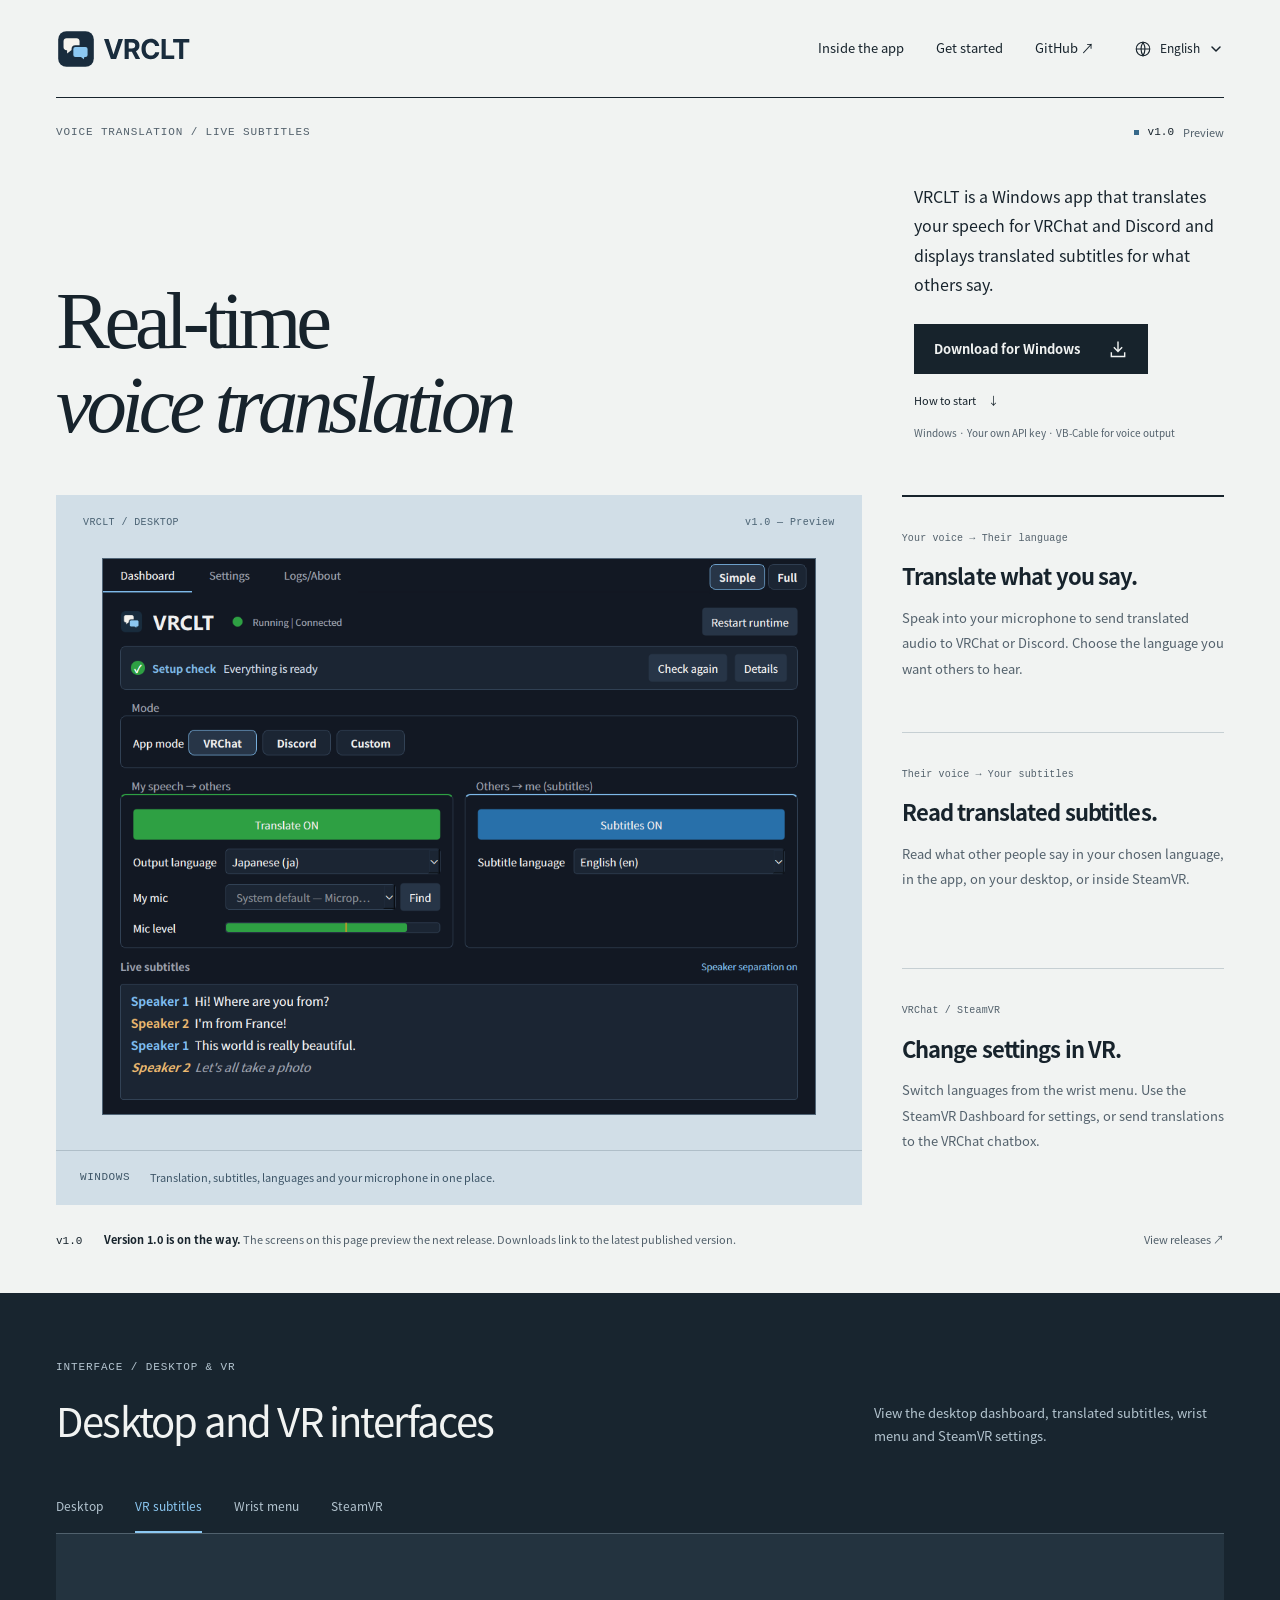
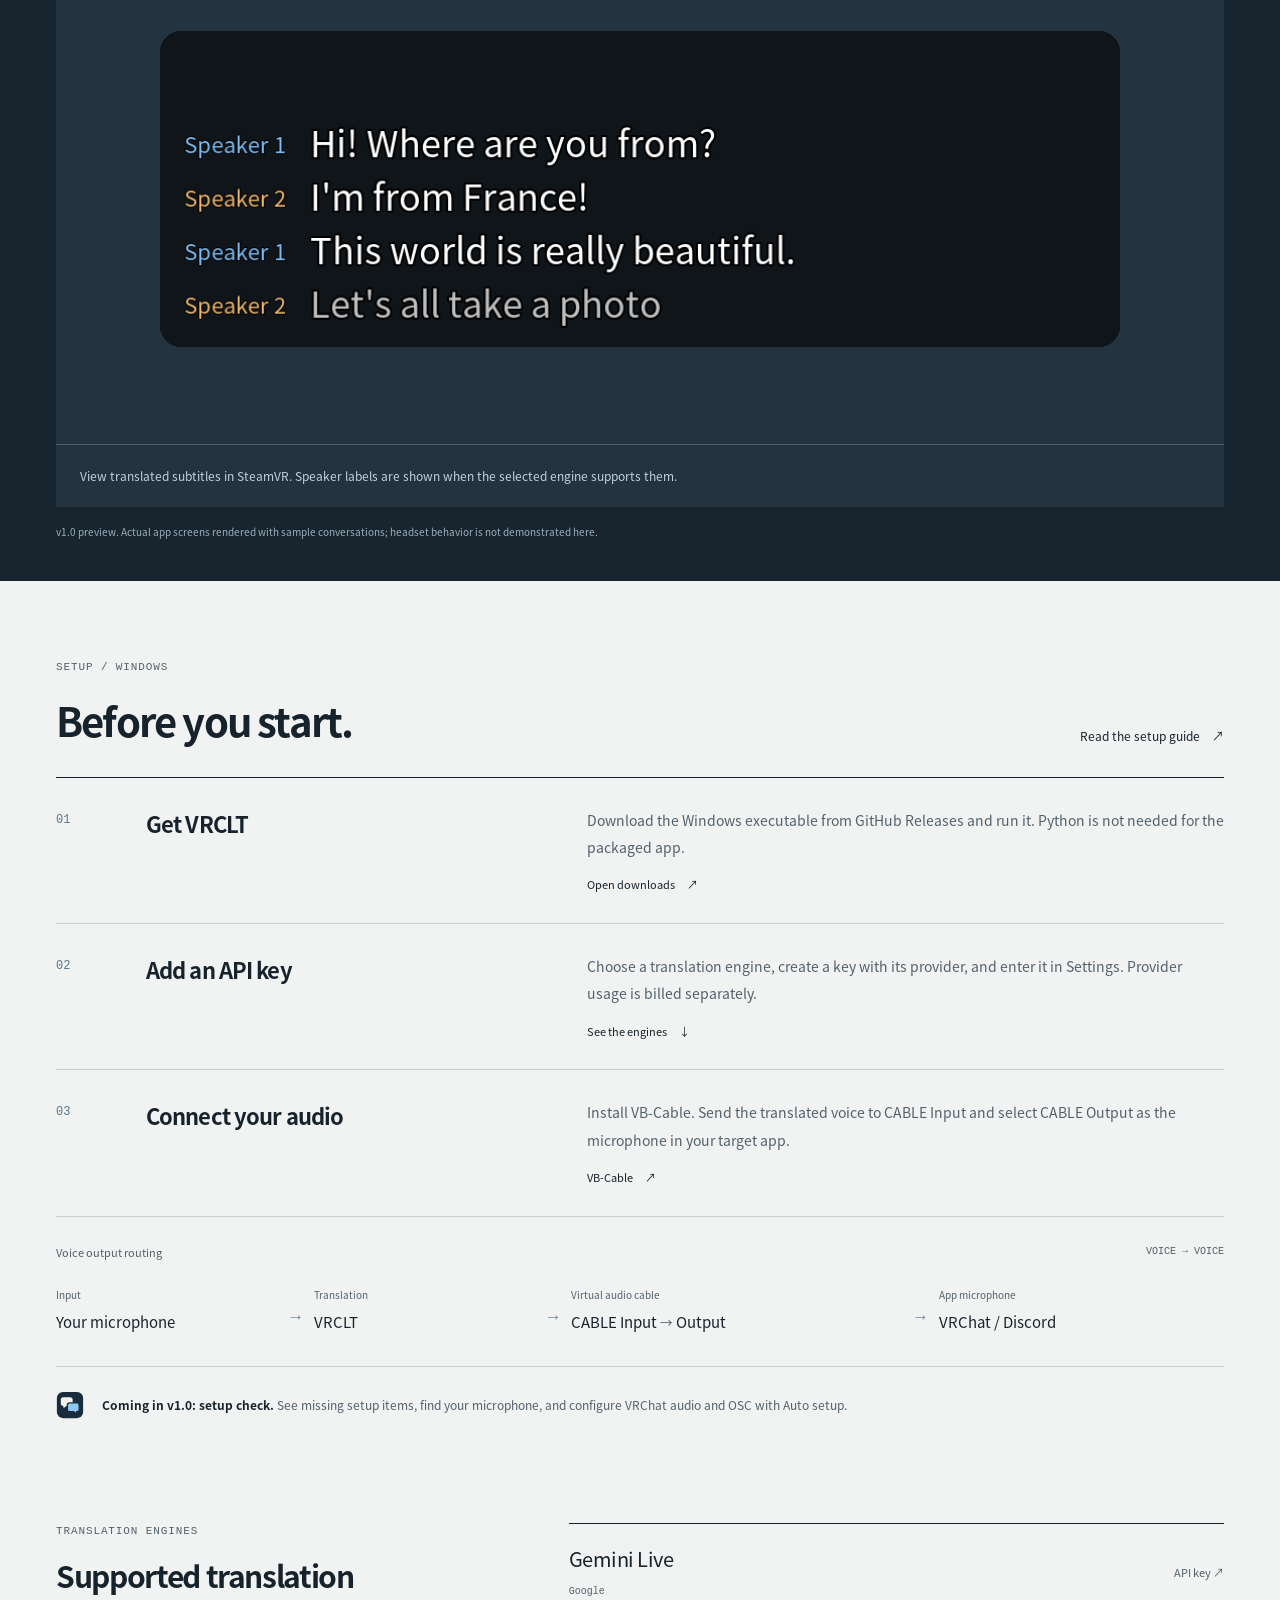
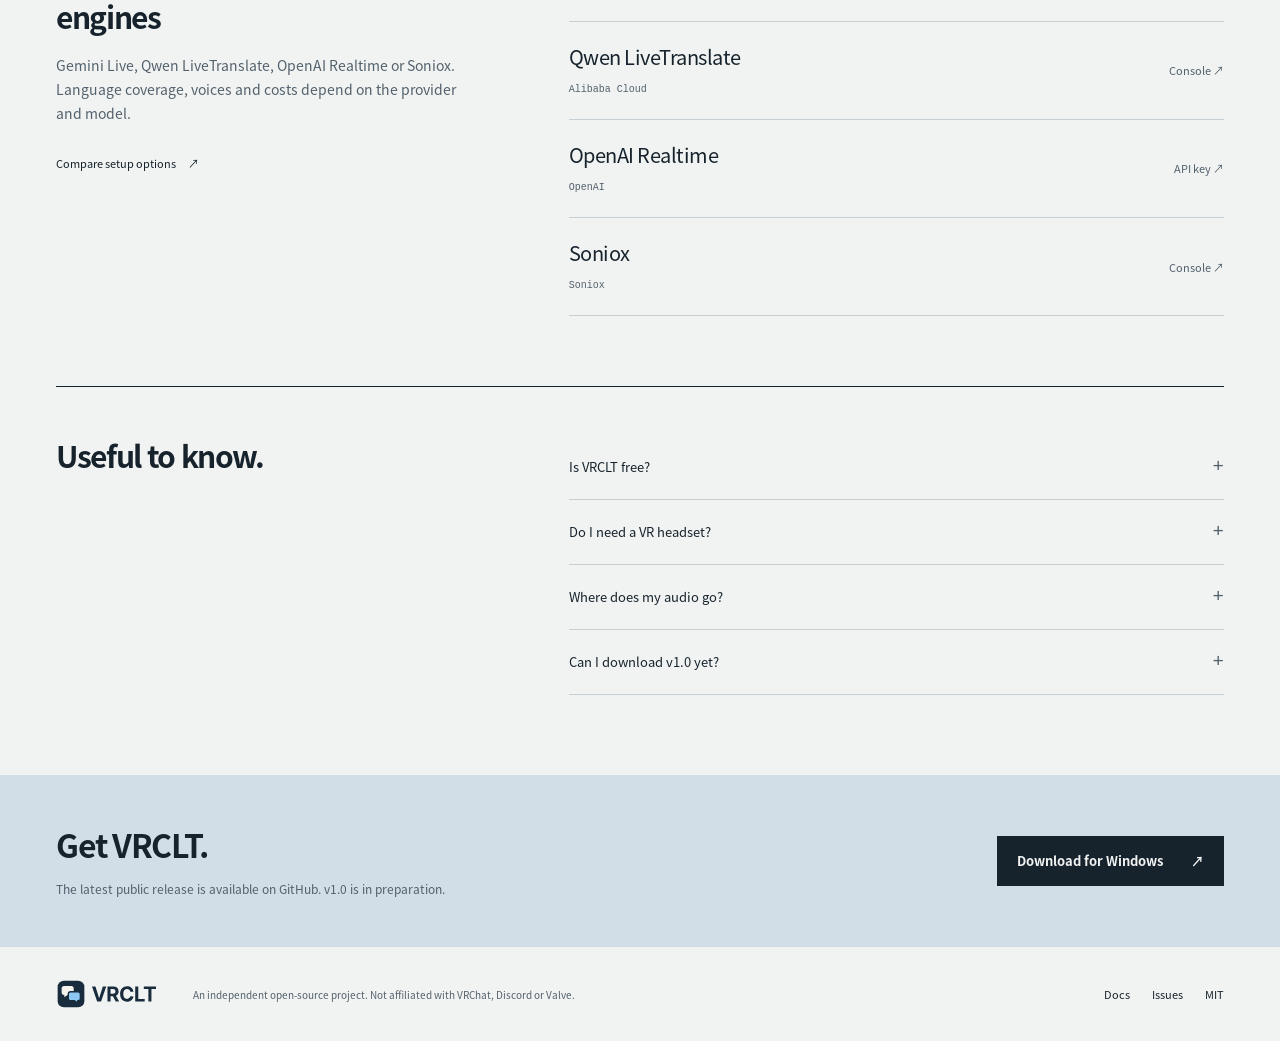
==== en/index.html @ 1fb10cb8 "Remove punctuation from Chinese setup heading" ====
<!doctype html>
<html lang="en" data-site-version="c0bae11df9ec">
<head>
  <meta charset="utf-8">
  <meta name="viewport" content="width=device-width, initial-scale=1">
  <meta name="google" content="notranslate">
  <meta name="theme-color" content="#192c3d">
  <title>VRCLT — Voice translation for VRChat and Discord</title>
  <meta name="description" content="VRCLT is a Windows app that translates your speech for VRChat and Discord and displays translated subtitles for what others say.">
  <link rel="canonical" href="https://vrclt.github.io/en/">
  <link rel="alternate" hreflang="en" href="https://vrclt.github.io/en/">
  <link rel="alternate" hreflang="ko" href="https://vrclt.github.io/ko/">
  <link rel="alternate" hreflang="ja" href="https://vrclt.github.io/ja/">
  <link rel="alternate" hreflang="zh-Hans" href="https://vrclt.github.io/zh/">
  <link rel="alternate" hreflang="zh-Hant" href="https://vrclt.github.io/zh-hant/">
  <link rel="alternate" hreflang="x-default" href="https://vrclt.github.io/">
  <meta property="og:type" content="website">
  <meta property="og:title" content="VRCLT — Voice translation for VRChat and Discord">
  <meta property="og:description" content="VRCLT is a Windows app that translates your speech for VRChat and Discord and displays translated subtitles for what others say.">
  <meta property="og:url" content="https://vrclt.github.io/en/">
  <meta property="og:image" content="https://vrclt.github.io/assets/social.png">
  <meta property="og:image:width" content="1200">
  <meta property="og:image:height" content="630">
  <meta name="twitter:card" content="summary_large_image">
  <link rel="icon" href="../assets/icon.svg" type="image/svg+xml">
  <link rel="icon" href="../assets/icon.ico" sizes="any">
  <link rel="apple-touch-icon" href="../assets/apple-touch-icon.png">
  <script src="../locale.js?v=29fbffd200a1"></script>
  <link rel="preload" href="../assets/vrclt-sans-bold.woff2?v=d900a5b36736" as="font" type="font/woff2" crossorigin>
  <link rel="stylesheet" href="../styles.css?v=886ac7f614af">
  <script src="../app.js?v=c4bde2460b26" defer></script>
</head>
<body>
  <a class="skip-link" href="#main">Skip to content</a>
  <header class="site-header wrap">
    <a class="brand" href="./" aria-label="VRCLT home"><img src="../assets/logo-light.svg" width="153" height="45" alt="VRCLT"></a>
    <nav aria-label="Main navigation">
      <a href="#inside">Inside the app</a>
      <a href="#start">Get started</a>
      <a href="https://github.com/shgeum/VRCLT">GitHub <span aria-hidden="true">↗</span></a>
    </nav>
    <details class="language-menu" translate="no">
      <summary aria-label="Choose language"><svg class="language-globe" viewBox="0 0 24 24" width="18" height="18" fill="none" stroke="currentColor" stroke-width="1.5" aria-hidden="true"><circle cx="12" cy="12" r="9"/><path d="M3 12h18M12 3a18 18 0 0 0 0 18 18 18 0 0 0 0-18Z"/></svg>English<svg class="language-chevron" viewBox="0 0 16 16" width="16" height="16" fill="none" stroke="currentColor" stroke-width="1.5" stroke-linecap="round" stroke-linejoin="round" aria-hidden="true"><path d="m4 6 4 4 4-4"/></svg></summary>
      <div class="language-links"><a href="../en/?v=c0bae11df9ec" data-language="en" lang="en" hreflang="en" aria-current="page">English</a><a href="../ko/?v=c0bae11df9ec" data-language="ko" lang="ko" hreflang="ko">한국어</a><a href="../ja/?v=c0bae11df9ec" data-language="ja" lang="ja" hreflang="ja">日本語</a><a href="../zh/?v=c0bae11df9ec" data-language="zh" lang="zh-Hans" hreflang="zh-Hans">简体中文</a><a href="../zh-hant/?v=c0bae11df9ec" data-language="zh-hant" lang="zh-Hant" hreflang="zh-Hant">繁體中文</a></div>
    </details>
  </header>

  <main id="main">
    <section class="hero wrap" aria-labelledby="hero-title">
      <div class="hero-index"><p class="eyebrow" translate="no">VOICE TRANSLATION / LIVE SUBTITLES</p><p class="edition"><span class="status-dot" aria-hidden="true"></span>v1.0 <span>Preview</span></p></div>
      <div class="hero-heading">
        <h1 id="hero-title">Real-time<br><span>voice translation</span></h1>
        <div class="hero-copy">
        <p class="hero-description">VRCLT is a Windows app that translates your speech for VRChat and Discord and displays translated subtitles for what others say.</p>
        <div class="hero-actions">
          <a class="button button-primary" href="https://github.com/shgeum/VRCLT/releases/latest">Download for Windows<svg viewBox="0 0 24 24" width="20" height="20" fill="none" stroke="currentColor" stroke-width="1.7" aria-hidden="true"><path d="M12 3v12m-5-5 5 5 5-5M4 16v5h16v-5"/></svg></a>
          <a class="text-link" href="#start">How to start <span aria-hidden="true">↓</span></a>
        </div>
        <p class="requirements">Windows · Your own API key · VB-Cable for voice output</p>
        </div>
      </div>
    </section>

    <section class="cover wrap" aria-label="What VRCLT does">
      <figure class="cover-figure">
        <div class="cover-label"><span translate="no">VRCLT / DESKTOP</span><span>v1.0 — Preview</span></div>
        <div class="cover-stage"><img src="../assets/dashboard-en.png" alt="VRCLT desktop dashboard with translation, subtitles and microphone controls" width="1000" height="780" fetchpriority="high"></div>
        <figcaption><span class="figure-label" translate="no">WINDOWS</span>Translation, subtitles, languages and your microphone in one place.</figcaption>
      </figure>
      <div class="ways">
        <article><span class="direction">Your voice → Their language</span><h2>Translate what you say.</h2><p>Speak into your microphone to send translated audio to VRChat or Discord. Choose the language you want others to hear.</p></article>
        <article><span class="direction">Their voice → Your subtitles</span><h2>Read translated subtitles.</h2><p>Read what other people say in your chosen language, in the app, on your desktop, or inside SteamVR.</p></article>
        <article><span class="direction" translate="no">VRChat / SteamVR</span><h2>Change settings in VR.</h2><p>Switch languages from the wrist menu. Use the SteamVR Dashboard for settings, or send translations to the VRChat chatbox.</p></article>
      </div>
    </section>

    <div class="release-note wrap" role="note"><span class="version-label">v1.0</span><p><strong>Version 1.0 is on the way.</strong> The screens on this page preview the next release. Downloads link to the latest published version.</p><a href="https://github.com/shgeum/VRCLT/releases">View releases <span aria-hidden="true">↗</span></a></div>

    <section class="inside" id="inside" aria-labelledby="inside-title">
      <div class="wrap">
        <div class="section-heading"><div><p class="eyebrow">Interface / Desktop &amp; VR</p><h2 id="inside-title">Desktop and VR interfaces</h2></div><p>View the desktop dashboard, translated subtitles, wrist menu and SteamVR settings.</p></div>
        <div class="gallery-tabs" role="tablist" aria-label="App screenshots">
          <button type="button" role="tab" id="tab-desktop" aria-selected="false" aria-controls="panel-desktop" tabindex="-1">Desktop</button>
          <button type="button" role="tab" id="tab-subtitles" aria-selected="true" aria-controls="panel-subtitles" tabindex="0">VR subtitles</button>
          <button type="button" role="tab" id="tab-wrist" aria-selected="false" aria-controls="panel-wrist" tabindex="-1">Wrist menu</button>
          <button type="button" role="tab" id="tab-steamvr" aria-selected="false" aria-controls="panel-steamvr" tabindex="-1">SteamVR</button>
        </div>
        <div class="gallery">
          <figure role="tabpanel" id="panel-desktop" aria-labelledby="tab-desktop" tabindex="0" hidden><div class="gallery-stage"><img src="../assets/dashboard-en.png" alt="VRCLT desktop dashboard with translation, subtitles and microphone controls" width="1000" height="780" loading="lazy"></div><figcaption>Translation, subtitles, languages and your microphone in one place.</figcaption></figure>
          <figure role="tabpanel" id="panel-subtitles" aria-labelledby="tab-subtitles" tabindex="0"><div class="gallery-stage gallery-stage-subtitles"><img src="../assets/vr-subtitles-en.png" alt="VRCLT SteamVR subtitles with speaker labels" loading="lazy"></div><figcaption>View translated subtitles in SteamVR. Speaker labels are shown when the selected engine supports them.</figcaption></figure>
          <figure role="tabpanel" id="panel-wrist" aria-labelledby="tab-wrist" tabindex="0" hidden><div class="gallery-stage gallery-stage-wrist"><img src="../assets/vr-wrist-en.png" alt="VRCLT wrist menu with translation and subtitle controls" width="640" height="432" loading="lazy"></div><figcaption>Change languages and toggle translation without leaving VR.</figcaption></figure>
          <figure role="tabpanel" id="panel-steamvr" aria-labelledby="tab-steamvr" tabindex="0" hidden><div class="gallery-stage"><img src="../assets/vr-dashboard-en.png" alt="VRCLT SteamVR Dashboard settings" width="1024" height="950" loading="lazy"></div><figcaption>Languages, audio devices and panel settings inside the SteamVR Dashboard.</figcaption></figure>
        </div>
        <p class="gallery-note">v1.0 preview. Actual app screens rendered with sample conversations; headset behavior is not demonstrated here.</p>
        <noscript><p>JavaScript is off. All screenshots are shown below.</p><style>.gallery-tabs{display:none}.gallery [hidden]{display:block!important}</style></noscript>
      </div>
    </section>

    <section class="start wrap" id="start" aria-labelledby="start-title">
      <div class="section-heading"><div><p class="eyebrow">Setup / Windows</p><h2 id="start-title">Before you start.</h2></div><a class="text-link" href="https://github.com/shgeum/VRCLT/blob/main/README.md">Read the setup guide <span aria-hidden="true">↗</span></a></div>
      <ol class="steps">
        <li><h3>Get VRCLT</h3><p>Download the Windows executable from GitHub Releases and run it. Python is not needed for the packaged app.</p><a class="text-link" href="https://github.com/shgeum/VRCLT/releases/latest">Open downloads <span aria-hidden="true">↗</span></a></li>
        <li><h3>Add an API key</h3><p>Choose a translation engine, create a key with its provider, and enter it in Settings. Provider usage is billed separately.</p><a class="text-link" href="#engines">See the engines <span aria-hidden="true">↓</span></a></li>
        <li><h3>Connect your audio</h3><p>Install VB-Cable. Send the translated voice to CABLE Input and select CABLE Output as the microphone in your target app.</p><a class="text-link" href="https://vb-audio.com/Cable/">VB-Cable <span aria-hidden="true">↗</span></a></li>
      </ol>
      <figure class="audio-route">
        <figcaption>Voice output routing<span translate="no">VOICE → VOICE</span></figcaption>
        <ol>
          <li><span>Input</span><strong>Your microphone</strong></li>
          <li><span>Translation</span><strong translate="no">VRCLT</strong></li>
          <li><span>Virtual audio cable</span><strong translate="no">CABLE Input <small>→</small> Output</strong></li>
          <li><span>App microphone</span><strong translate="no">VRChat / Discord</strong></li>
        </ol>
      </figure>
      <aside class="setup-note"><img src="../assets/icon.svg" width="36" height="36" alt=""><p><strong>Coming in v1.0: setup check.</strong> See missing setup items, find your microphone, and configure VRChat audio and OSC with Auto setup.</p></aside>
    </section>

    <section class="engine-section wrap" id="engines" aria-labelledby="engines-title">
      <div class="engine-intro"><p class="eyebrow">Translation engines</p><h2 id="engines-title">Supported translation engines</h2><p>Gemini Live, Qwen LiveTranslate, OpenAI Realtime or Soniox. Language coverage, voices and costs depend on the provider and model.</p><a class="text-link" href="https://github.com/shgeum/VRCLT/blob/main/README.md">Compare setup options <span aria-hidden="true">↗</span></a></div>
      <div class="engine-list">
        <a href="https://aistudio.google.com/apikey"><span><strong>Gemini Live</strong><small>Google</small></span><span>API key ↗</span></a>
        <a href="https://www.alibabacloud.com/product/modelstudio"><span><strong>Qwen LiveTranslate</strong><small>Alibaba Cloud</small></span><span>Console ↗</span></a>
        <a href="https://platform.openai.com/api-keys"><span><strong>OpenAI Realtime</strong><small>OpenAI</small></span><span>API key ↗</span></a>
        <a href="https://console.soniox.com/"><span><strong>Soniox</strong><small>Soniox</small></span><span>Console ↗</span></a>
      </div>
    </section>

    <section class="faq wrap" aria-labelledby="faq-title"><h2 id="faq-title">Useful to know.</h2><div class="faq-items">
      <details><summary>Is VRCLT free?<span aria-hidden="true">+</span></summary><p>The app is open source under the MIT license. Translation uses your own provider API key, and that provider may charge for usage. Check its rates and balance before starting.</p></details>
      <details><summary>Do I need a VR headset?<span aria-hidden="true">+</span></summary><p>No. You can use voice translation and desktop subtitles on Windows without a headset. SteamVR is needed for the VR overlays and wrist menu.</p></details>
      <details><summary>Where does my audio go?<span aria-hidden="true">+</span></summary><p>The app sends audio to the translation provider you select. Your API key and settings are saved locally on your PC. Read the selected provider&#x27;s data policies before use.</p></details>
      <details><summary>Can I download v1.0 yet?<span aria-hidden="true">+</span></summary><p>Not yet. This page previews v1.0. The download buttons open the latest published GitHub release; the new setup check and updated branding will arrive with v1.0.</p></details>
    </div></section>

    <section class="closing"><div class="wrap"><div><h2>Get VRCLT.</h2><p>The latest public release is available on GitHub. v1.0 is in preparation.</p></div><a class="button button-light" href="https://github.com/shgeum/VRCLT/releases/latest">Download for Windows <span aria-hidden="true">↗</span></a></div></section>
  </main>

  <footer class="site-footer wrap"><a class="brand" href="./"><img src="../assets/logo-light.svg" width="119" height="35" alt="VRCLT"></a><p>An independent open-source project. Not affiliated with VRChat, Discord or Valve.</p><div><a href="https://github.com/shgeum/VRCLT/blob/main/README.md">Docs</a><a href="https://github.com/shgeum/VRCLT/issues">Issues</a><a href="https://github.com/shgeum/VRCLT/blob/main/LICENSE">MIT</a></div></footer>
</body>
</html>
---- styles.css ----
@font-face{font-family:VRCLT Sans;src:url('./assets/vrclt-sans-regular.woff2?v=a4fa6a1a3f07') format('woff2');font-style:normal;font-weight:400;font-display:swap}
@font-face{font-family:VRCLT Sans;src:url('./assets/vrclt-sans-bold.woff2?v=d900a5b36736') format('woff2');font-style:normal;font-weight:700;font-display:swap}
:root{--paper:#f1f3f2;--ink:#17232c;--muted:#53616c;--line:#c6cfd3;--blue:#8cc8f2;--cover:#d1dee7;--dark:#18252f;--body:'VRCLT Sans','Malgun Gothic',sans-serif;--display:'VRCLT Sans',sans-serif;--mono:'Cascadia Code',Consolas,monospace;color:var(--ink);background:var(--paper);font-family:var(--body);font-size:16px;line-height:1.7;font-synthesis:none}
*{box-sizing:border-box}html{scroll-behavior:smooth;scroll-padding-top:28px}body{margin:0}a{color:inherit;text-decoration:none}button,summary{font:inherit}button{color:inherit}img{display:block;max-width:100%;height:auto}button,a,summary{-webkit-tap-highlight-color:transparent;touch-action:manipulation}a:focus-visible,button:focus-visible,summary:focus-visible,[tabindex]:focus-visible{outline:3px solid #367eb1;outline-offset:5px}p,h1,h2,h3,figure{margin:0}[hidden]{display:none!important}.wrap{width:min(1280px,calc(100% - 112px));margin-inline:auto}.skip-link{position:fixed;left:20px;top:-100px;z-index:50;background:var(--ink);color:white;padding:10px 20px}.skip-link:focus{top:12px}
.site-header{height:98px;display:flex;align-items:center;gap:40px;border-bottom:1px solid var(--ink)}.brand{flex:none}.site-header .brand img{width:136px}.site-header nav{display:flex;gap:32px;align-items:center;margin-left:auto;font-size:13px}.site-header nav a:hover,.text-link:hover{color:#17699f}.language-menu{position:relative;font-size:12px;flex:none}.language-menu summary{list-style:none;display:flex;align-items:center;gap:8px;cursor:pointer;min-height:44px}.language-menu summary::-webkit-details-marker{display:none}.language-menu summary svg{display:block;flex:none}.language-chevron{transition:transform .15s}.language-menu[open] .language-chevron{transform:rotate(180deg)}.language-links{position:absolute;z-index:10;right:0;top:48px;background:var(--paper);border:1px solid var(--ink);padding:8px;min-width:140px}.language-links a{display:block;padding:8px 13px}.language-links a:hover,.language-links a[aria-current]{background:var(--cover)}
.hero{padding-block:25px 47px}.hero-index{display:flex;justify-content:space-between;gap:20px;align-items:center;margin-bottom:40px}.eyebrow{font-family:var(--mono);font-size:11px;line-height:1.5;letter-spacing:.08em;text-transform:uppercase;color:var(--muted)}.edition{display:flex;align-items:center;gap:9px;font-family:var(--mono);font-size:11px;flex:none}.edition>span:last-child{font-family:var(--body);color:var(--muted)}.status-dot{height:5px;width:5px;background:#366889}.hero-heading{display:grid;grid-template-columns:minmax(0,1fr) 310px;gap:64px;align-items:end}h1{font-family:var(--display);font-size:clamp(56px,6.7vw,92px);font-weight:700;line-height:1.16;letter-spacing:-.065em;word-break:keep-all}h1>span{color:var(--ink);font-weight:400}.hero-copy{padding-bottom:6px;min-width:0}.hero-description{font-size:16px;line-height:1.85;word-break:keep-all}.hero-actions{display:flex;gap:17px;align-items:center;flex-wrap:wrap;margin-top:24px}.button{display:inline-flex;justify-content:space-between;align-items:center;gap:28px;font-size:13px;font-weight:700;min-height:50px;padding:13px 19px;border:1px solid transparent;transition:background .15s}.button svg{flex:none}.button-primary{background:var(--ink);color:var(--paper)}.button-primary:hover{background:#304d63}.text-link{font-size:12px;display:inline-flex;gap:12px;align-items:center}.hero-actions .text-link{font-size:11px}.requirements{font-size:10px;line-height:1.8;color:var(--muted);margin-top:14px}.cover{display:grid;grid-template-columns:minmax(0,2.5fr) minmax(0,1fr);gap:40px;align-items:stretch}.cover-figure{background:var(--cover);min-width:0}.cover-label{display:flex;justify-content:space-between;gap:16px;padding:19px 27px 0;font-family:var(--mono);font-size:10px;letter-spacing:.04em;color:#4a6273}.cover-stage{padding:27px 46px 35px}.cover-stage img{width:100%;border:1px solid #506476}.cover-figure figcaption{display:flex;gap:20px;padding:17px 24px;border-top:1px solid #afbec8;font-size:11px;line-height:1.8;color:#3e5668}.figure-label{font-family:var(--mono);flex:none;letter-spacing:.05em}.ways{display:flex;flex-direction:column;border-top:2px solid var(--ink)}.ways article{padding-block:24px;flex:1;min-width:0}.ways article+article{border-top:1px solid var(--line)}.direction{font-family:var(--mono);font-size:10px;line-height:1.8;color:var(--muted);letter-spacing:.015em}.ways h2{font-size:22px;letter-spacing:-.04em;margin-block:12px 14px;line-height:1.4}.ways p{font-size:13px;line-height:1.95;color:var(--muted);word-break:keep-all}.release-note{display:flex;align-items:baseline;gap:22px;padding-block:24px 42px;font-size:11px;line-height:1.85;color:var(--muted)}.version-label{font-family:var(--mono);color:var(--ink);flex:none}.release-note p{flex:1}.release-note strong{color:var(--ink);font-weight:700}.release-note>a{flex:none}.release-note>a:hover{text-decoration:underline}
.inside{background:var(--dark);color:var(--paper);padding-block:66px 40px}.section-heading{display:flex;justify-content:space-between;align-items:end;gap:64px;margin-bottom:34px}.section-heading .eyebrow{margin-bottom:17px}h2{font-family:var(--display);font-size:40px;line-height:1.35;letter-spacing:-.045em;word-break:keep-all}.section-heading>p{color:var(--muted);font-size:13px;max-width:350px;word-break:keep-all}.inside .eyebrow,.inside .section-heading>p{color:#b4c5d0}.inside h2{font-weight:400}.gallery-tabs{display:flex;gap:32px;margin-bottom:0;border-bottom:1px solid #50616d}.gallery-tabs button{background:transparent;border:0;border-bottom:2px solid transparent;padding:15px 0;font-size:12px;cursor:pointer;color:#b4c5d0;white-space:nowrap}.gallery-tabs button[aria-selected=true]{border-color:var(--blue);color:var(--blue)}.gallery-tabs button:hover{color:white}.gallery{background:#23333f}.gallery-stage{height:510px;display:flex;align-items:center;justify-content:center;padding:32px}.gallery-stage img{width:auto;max-width:100%;max-height:100%;object-fit:contain}.gallery-stage-subtitles{background:#23333f}.gallery-stage-subtitles img{width:90%;max-width:960px}.gallery-stage-wrist img{max-width:640px;width:75%}.gallery figcaption{padding:20px 24px;color:#c3d1db;font-size:12px;border-top:1px solid #50616d;line-height:1.85}.gallery-note{font-size:10px;margin-top:16px;color:#9cafbd;line-height:1.8}
.start{padding-block:78px 60px}.start .section-heading{margin-bottom:30px}.steps{padding:0;margin:0;list-style:none;counter-reset:steps;border-top:1px solid var(--ink)}.steps li{counter-increment:steps;display:grid;grid-template-columns:60px 1fr 1.55fr;column-gap:30px;padding-block:29px;border-bottom:1px solid var(--line)}.steps li:before{content:'0' counter(steps);font-family:var(--mono);font-size:12px;color:#57758b;grid-row:1/3;line-height:2.3}.steps h3{font-size:22px;letter-spacing:-.04em;grid-column:2;grid-row:1/3;line-height:1.5}.steps p{color:var(--muted);font-size:14px;line-height:1.95;word-break:keep-all;grid-column:3}.steps .text-link{font-size:11px;margin-top:14px;grid-column:3;justify-self:start}.setup-note{display:flex;gap:18px;align-items:center;padding-block:24px;color:var(--muted);font-size:12px;line-height:1.85}.setup-note img{flex:none;width:28px;height:28px}.setup-note strong{color:var(--ink)}.engine-section{padding-block:20px 70px;display:grid;grid-template-columns:1fr 1.55fr;gap:90px}.engine-intro .eyebrow{margin-bottom:16px}.engine-intro h2{font-size:30px;max-width:310px}.engine-intro>p:not(.eyebrow){font-size:14px;color:var(--muted);margin-block:18px 22px;word-break:keep-all}.engine-intro .text-link{font-size:11px}.engine-list{border-top:1px solid var(--ink)}.engine-list a{display:flex;justify-content:space-between;align-items:center;padding:20px 0;border-bottom:1px solid var(--line);gap:20px}.engine-list strong{display:block;font-size:20px;font-weight:400;line-height:1.5;letter-spacing:-.025em}.engine-list small{color:var(--muted);font-family:var(--mono);font-size:10px}.engine-list a>span:first-child{min-width:0;overflow-wrap:anywhere}.engine-list a>span:last-child{font-size:11px;color:var(--muted);flex:none}.engine-list a:hover strong{color:#2676ad}.faq{display:grid;grid-template-columns:1fr 1.55fr;gap:90px;padding-block:48px 80px;border-top:1px solid var(--ink)}.faq h2{font-size:30px}.faq details{border-bottom:1px solid var(--line)}.faq summary{list-style:none;display:flex;justify-content:space-between;gap:20px;align-items:center;cursor:pointer;min-height:64px;padding:15px 0;font-size:13px}.faq summary::-webkit-details-marker{display:none}.faq summary span{font-family:var(--mono);font-size:19px;font-weight:400;color:var(--muted);flex:none}.faq details[open] summary span{transform:rotate(45deg)}.faq details p{padding:0 32px 24px 0;font-size:13px;color:var(--muted);line-height:1.95;word-break:keep-all}.closing{background:var(--cover);padding-block:48px}.closing>.wrap{display:flex;justify-content:space-between;align-items:center;gap:35px}.closing h2{font-size:32px}.closing p{font-size:12px;color:var(--muted);margin-top:12px}.button-light{background:var(--ink);color:var(--paper)}.button-light:hover{background:#304d63}.site-footer{display:grid;grid-template-columns:auto 1fr auto;align-items:center;gap:35px;padding-block:32px}.site-footer .brand img{width:102px}.site-footer p{font-size:10px;color:var(--muted);max-width:500px;line-height:1.9}.site-footer>div{display:flex;gap:22px;font-size:11px}.site-footer a:hover{text-decoration:underline}
.hero-heading>*,.section-heading>*,.steps li>*,.engine-section>*,.faq>*{min-width:0}html[lang=en] h1{font-family:Georgia,'Times New Roman',serif;font-weight:400;font-size:clamp(55px,6.3vw,86px);line-height:1.05;letter-spacing:-.065em}html[lang=en] h1>span{font-style:italic}html[lang=ja] h1{font-size:clamp(48px,5.8vw,80px)}html[lang|=zh] h1{font-size:clamp(56px,6.4vw,88px)}html[lang=ja] :is(h1,h2,p),html[lang|=zh] :is(h1,h2,p){word-break:normal;overflow-wrap:break-word}
@media(min-width:1600px){.hero-heading{grid-template-columns:minmax(0,1fr) 350px}.hero-actions{gap:21px}}
@media(max-width:1100px){.wrap{width:calc(100% - 72px)}.hero-heading{grid-template-columns:minmax(0,1fr) 270px;gap:32px}h1{font-size:clamp(52px,6.4vw,74px)}html[lang=en] h1{font-size:65px}.hero-description{font-size:13px}.hero-actions{gap:13px}.cover{gap:26px;grid-template-columns:minmax(0,2.2fr) minmax(0,1fr)}.cover-stage{padding:25px}.ways article{padding-block:16px}.ways h2{font-size:19px;margin-block:9px}.ways p{font-size:11px}.direction{font-size:9px}.engine-section,.faq{gap:55px}.steps li{grid-template-columns:40px 1fr 1.55fr;gap:22px}}
@media(max-width:820px){.wrap{width:calc(100% - 48px)}.site-header{height:82px;gap:24px}.site-header nav{gap:20px;font-size:12px}.site-header .brand img{width:120px}.hero{padding-bottom:32px}.hero-index{margin-bottom:32px}.eyebrow{font-size:10px}.hero-heading{grid-template-columns:minmax(0,1fr) 230px;gap:26px}h1{font-size:clamp(43px,6.3vw,55px)}html[lang=en] h1{font-size:clamp(42px,6.3vw,55px)}html[lang=ja] h1{font-size:clamp(38px,5.6vw,48px)}html[lang|=zh] h1{font-size:clamp(44px,6.4vw,56px)}.hero-copy{padding:0}.hero-description{font-size:12px}.hero-actions{margin-top:18px}.button{font-size:12px;min-height:46px;gap:20px;padding:11px 15px}.requirements{font-size:9px}.cover{grid-template-columns:minmax(0,1fr);gap:26px}.cover-stage{padding:25px 50px}.ways{display:grid;grid-template-columns:repeat(3,minmax(0,1fr));gap:24px;border-top:1px solid var(--ink)}.ways article{padding-block:21px 4px}.ways article+article{border-top:0}.ways h2{font-size:18px}.ways p{font-size:11px}.release-note{padding-block:28px 38px;gap:16px;font-size:10px}.release-note>a{display:none}.section-heading{gap:35px}h2{font-size:32px}.section-heading>p{font-size:12px;max-width:260px}.inside{padding-block:48px 30px}.gallery-stage{height:440px;padding:26px}.start{padding-block:55px 35px}.steps li{grid-template-columns:30px 1fr 1.5fr;gap:22px}.steps h3{font-size:18px}.steps p{font-size:12px}.engine-section,.faq{grid-template-columns:1fr 1.5fr;gap:40px}.engine-intro h2,.faq h2{font-size:26px}.engine-list strong{font-size:17px}.site-footer{grid-template-columns:auto 1fr;gap:22px}.site-footer>div{grid-column:2}.site-footer p{font-size:9px}}
@media(max-width:600px){.wrap{width:calc(100% - 40px)}.site-header{height:76px;gap:20px}.site-header .brand img{width:111px}.site-header nav{gap:17px;margin-left:auto}.site-header nav a:not(:last-child){display:none}.language-menu summary{font-size:11px;gap:5px}.language-menu .language-globe{display:none}.hero{padding-block:19px 29px}.hero-index{align-items:start;gap:12px;margin-bottom:30px}.hero-index .eyebrow{max-width:160px;font-size:9px;line-height:1.7;letter-spacing:.04em}.edition{font-size:10px;gap:6px;padding-top:2px}.hero-heading{display:block}h1{font-size:clamp(41px,10.8vw,65px);line-height:1.17;letter-spacing:-.065em}html[lang=en] h1{font-size:clamp(40px,10.8vw,65px);line-height:1.05}html[lang=ja] h1{font-size:clamp(37px,9.8vw,60px)}html[lang|=zh] h1{font-size:clamp(40px,10.5vw,64px)}.hero-copy{margin-top:25px}.hero-description{font-size:13px;max-width:420px;line-height:1.9}.hero-actions{margin-top:22px;gap:20px}.requirements{font-size:9px;margin-top:12px}.cover{gap:22px}.cover-label{padding:13px 15px 0;font-size:8px;gap:10px}.cover-stage{padding:19px 14px 21px}.cover-figure figcaption{font-size:10px;padding:13px 15px;gap:12px}.figure-label{display:none}.ways{display:block}.ways article{padding:22px 0}.ways article+article{border-top:1px solid var(--line)}.ways article:last-child{padding-bottom:0}.direction{font-size:10px}.ways h2{font-size:22px;margin-block:9px}.ways p{font-size:12px}.release-note{padding-block:26px 35px;gap:15px;align-items:start}.release-note strong{display:block;margin-bottom:3px}.inside{padding-block:35px 24px}.section-heading{display:block;margin-bottom:24px}.section-heading .eyebrow{margin-bottom:13px}h2{font-size:29px}.section-heading>p{margin-top:16px;max-width:100%;font-size:12px}.gallery-tabs{gap:22px;overflow-x:auto}.gallery-tabs button{font-size:11px;padding-block:12px}.gallery-stage{height:310px;padding:20px 14px}.gallery-stage-subtitles{height:240px}.gallery-stage-subtitles img{width:100%}.gallery-stage-wrist img{width:95%}.gallery figcaption{font-size:11px;padding:15px 17px}.gallery-note{font-size:9px;line-height:1.9}.start{padding-block:42px 28px}.start .section-heading .text-link{margin-top:17px}.steps li{grid-template-columns:27px minmax(0,1fr);gap:10px 13px;padding-block:24px}.steps li:before{grid-row:1/4}.steps h3{grid-column:2;grid-row:1;font-size:19px}.steps p{grid-column:2;grid-row:2}.steps .text-link{grid-column:2;grid-row:3;margin-top:4px}.setup-note{padding-top:20px;align-items:start;gap:12px;font-size:11px}.setup-note img{width:24px;height:24px;margin-top:4px}.setup-note strong{display:block;margin-bottom:3px}.engine-section{display:block;padding-block:0 42px}.engine-intro h2{font-size:28px;max-width:none}.engine-intro>p:not(.eyebrow){font-size:12px}.engine-list{margin-top:26px}.engine-list a{padding-block:17px}.engine-list strong{font-size:18px}.engine-list a>span:last-child{font-size:10px}.faq{display:block;padding-block:32px 44px}.faq h2{font-size:28px;margin-bottom:18px}.faq summary{font-size:12px}.faq details p{font-size:12px}.closing{padding-block:31px}.closing>.wrap{display:block}.closing h2{font-size:27px}.closing p{font-size:11px;line-height:1.8}.closing .button{margin-top:22px}.site-footer{grid-template-columns:1fr;gap:18px;padding-block:28px}.site-footer p{font-size:10px}.site-footer>div{grid-column:1}.site-footer .brand img{width:104px}}
@media(prefers-reduced-motion:reduce){html{scroll-behavior:auto}*,*::before,*::after{transition:none!important;animation:none!important}}
.audio-route{border-bottom:1px solid var(--line);padding:26px 0 32px}.audio-route figcaption{display:flex;justify-content:space-between;gap:20px;font-size:11px;color:var(--muted);margin-bottom:25px}.audio-route figcaption>span{font-family:var(--mono);font-size:10px}.audio-route ol{display:grid;grid-template-columns:1fr 1fr 1.5fr 1.3fr;list-style:none;padding:0;margin:0;gap:38px}.audio-route li{position:relative;min-width:0}.audio-route li:not(:last-child):after{content:'→';position:absolute;right:-25px;top:18px;font-family:var(--mono);font-size:17px;color:#66859c}.audio-route li>span{display:block;font-size:10px;color:var(--muted);margin-bottom:8px}.audio-route strong{font-size:15px;font-weight:400;line-height:1.5;display:block}.audio-route small{font-weight:400;color:var(--muted)}
@media(max-width:820px){.audio-route ol{gap:28px}.audio-route strong{font-size:12px}.audio-route li:not(:last-child):after{right:-20px}.audio-route li>span{font-size:9px}}
@media(max-width:600px){.audio-route{padding:22px 0 28px}.audio-route figcaption{font-size:10px}.audio-route figcaption>span{font-size:9px}.audio-route ol{grid-template-columns:1fr 1.2fr;row-gap:32px;column-gap:27px}.audio-route li:nth-child(2):after{content:'↓';right:4px;top:auto;bottom:-26px}.audio-route li:nth-child(3){grid-column:2;grid-row:2}.audio-route li:nth-child(3):after{content:'←';right:auto;left:-28px}.audio-route li:nth-child(4){grid-column:1;grid-row:2}.audio-route strong{font-size:12px}.audio-route li>span{font-size:10px}}
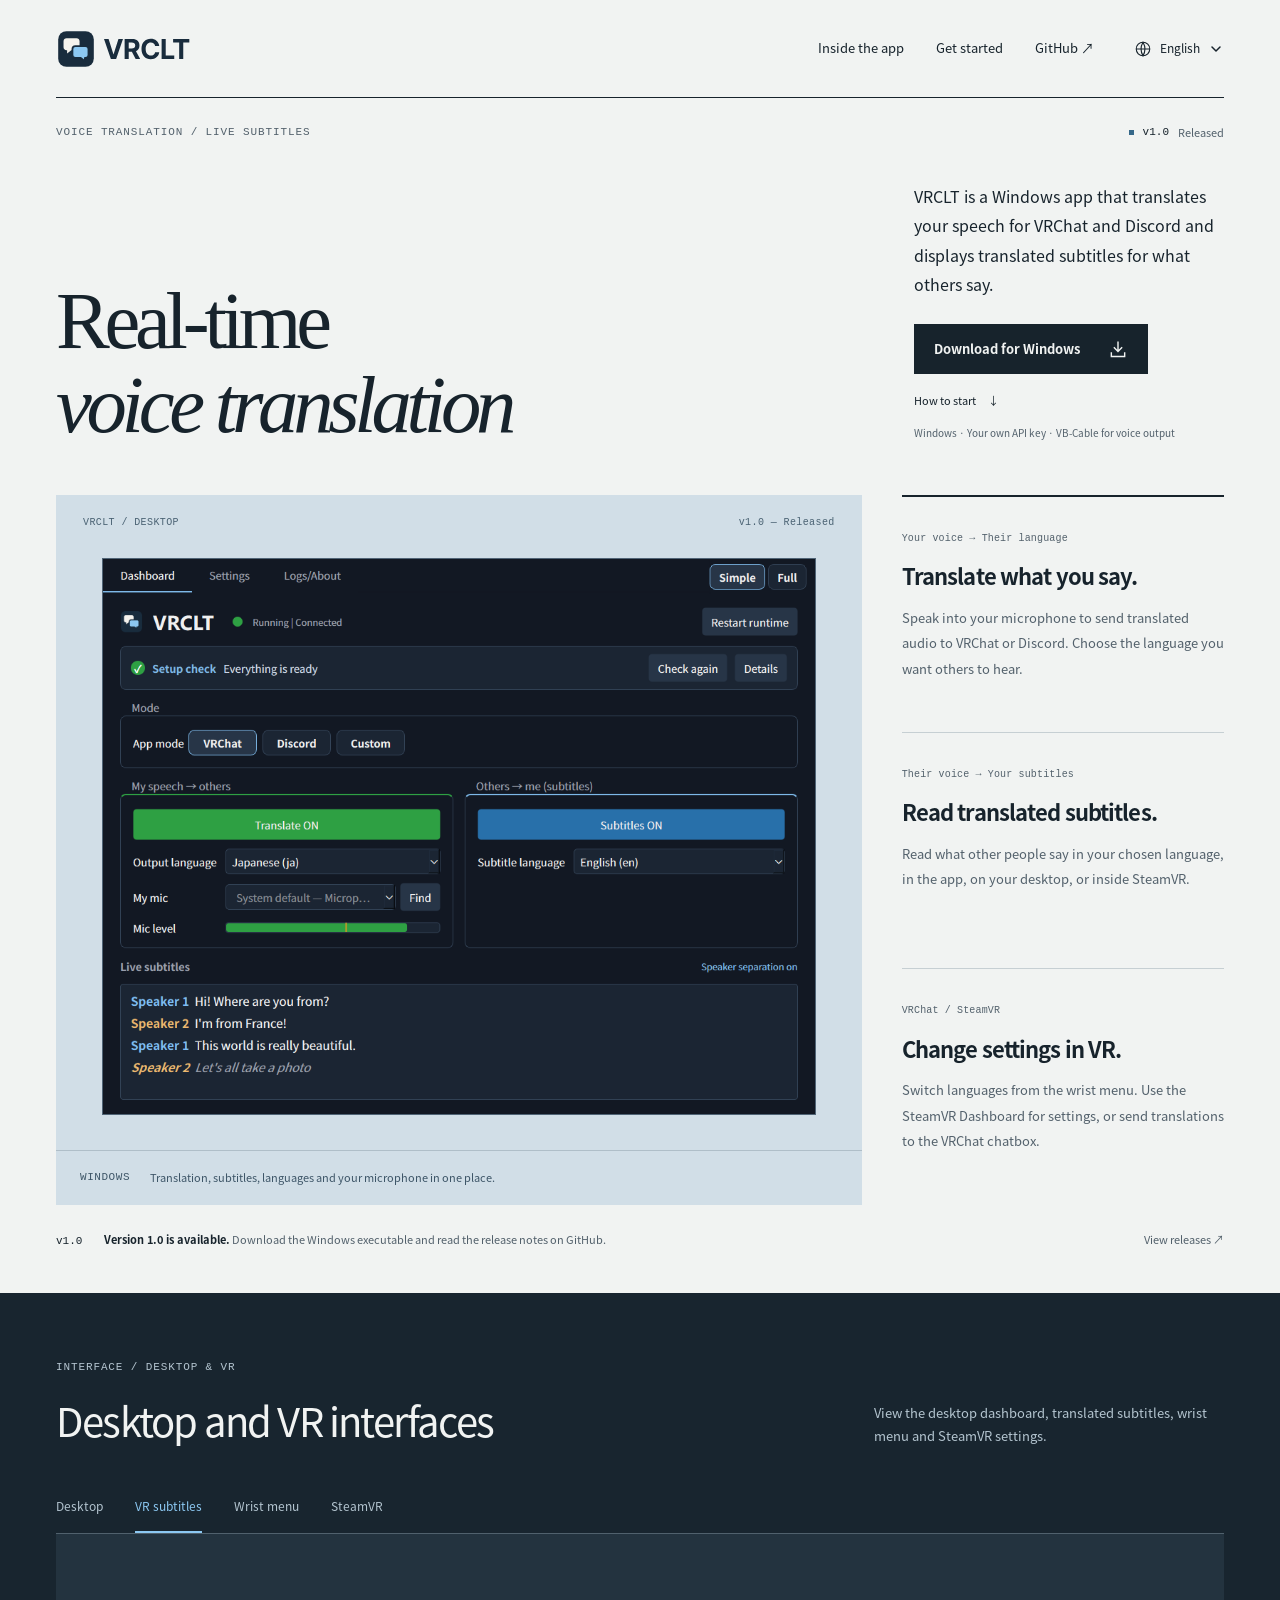
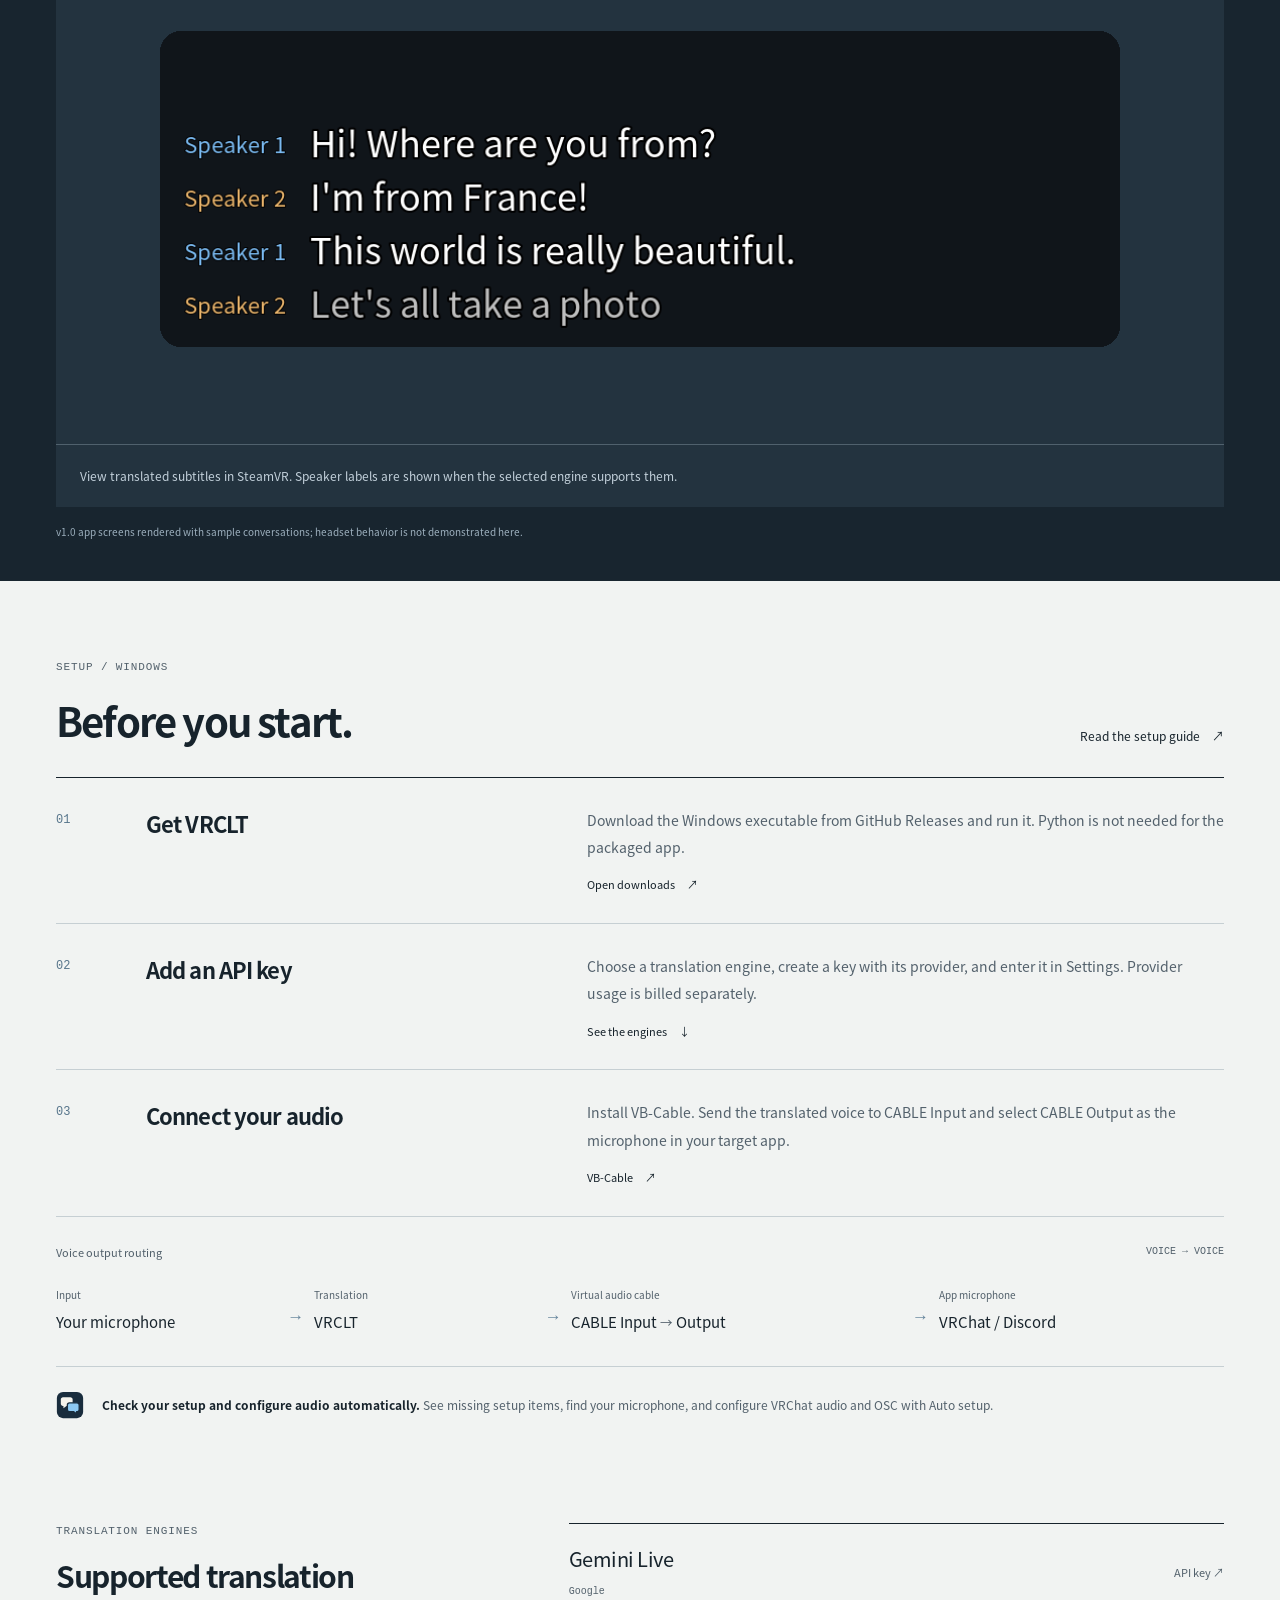
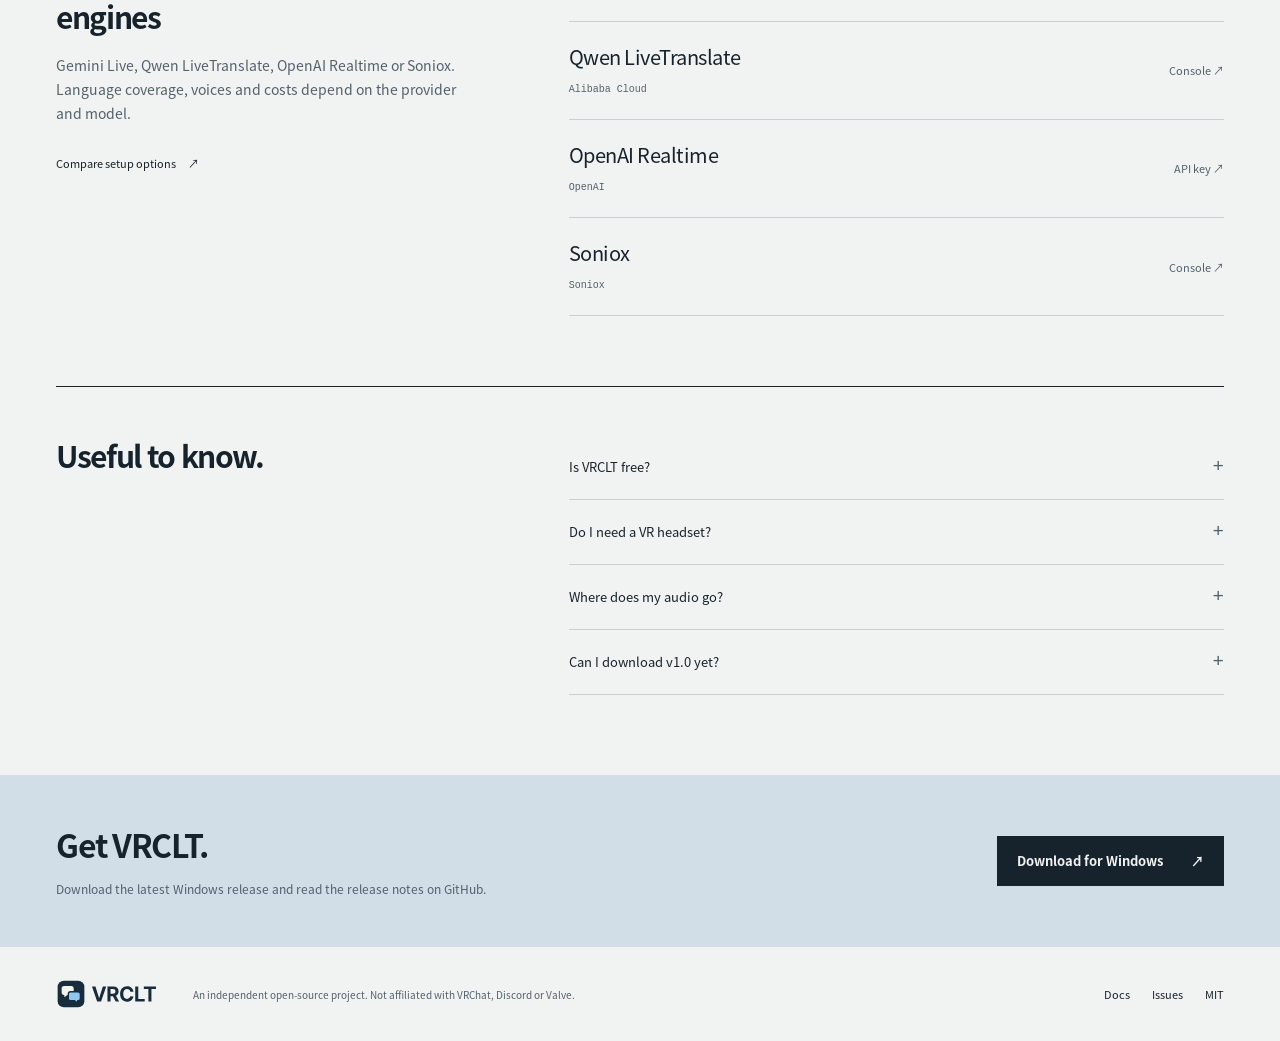
==== commit bfa347e3: "Announce the published VRCLT 1.0 release" ====
--- a/en/index.html
+++ b/en/index.html
@@ -1,5 +1,5 @@
 <!doctype html>
-<html lang="en" data-site-version="c0bae11df9ec">
+<html lang="en" data-site-version="a600b4ed079e">
 <head>
   <meta charset="utf-8">
   <meta name="viewport" content="width=device-width, initial-scale=1">
@@ -26,8 +26,8 @@
   <link rel="icon" href="../assets/icon.ico" sizes="any">
   <link rel="apple-touch-icon" href="../assets/apple-touch-icon.png">
   <script src="../locale.js?v=29fbffd200a1"></script>
-  <link rel="preload" href="../assets/vrclt-sans-bold.woff2?v=d900a5b36736" as="font" type="font/woff2" crossorigin>
-  <link rel="stylesheet" href="../styles.css?v=886ac7f614af">
+  <link rel="preload" href="../assets/vrclt-sans-bold.woff2?v=370e09e8eb16" as="font" type="font/woff2" crossorigin>
+  <link rel="stylesheet" href="../styles.css?v=5f632a9423f0">
   <script src="../app.js?v=c4bde2460b26" defer></script>
 </head>
 <body>
@@ -41,13 +41,13 @@
     </nav>
     <details class="language-menu" translate="no">
       <summary aria-label="Choose language"><svg class="language-globe" viewBox="0 0 24 24" width="18" height="18" fill="none" stroke="currentColor" stroke-width="1.5" aria-hidden="true"><circle cx="12" cy="12" r="9"/><path d="M3 12h18M12 3a18 18 0 0 0 0 18 18 18 0 0 0 0-18Z"/></svg>English<svg class="language-chevron" viewBox="0 0 16 16" width="16" height="16" fill="none" stroke="currentColor" stroke-width="1.5" stroke-linecap="round" stroke-linejoin="round" aria-hidden="true"><path d="m4 6 4 4 4-4"/></svg></summary>
-      <div class="language-links"><a href="../en/?v=c0bae11df9ec" data-language="en" lang="en" hreflang="en" aria-current="page">English</a><a href="../ko/?v=c0bae11df9ec" data-language="ko" lang="ko" hreflang="ko">한국어</a><a href="../ja/?v=c0bae11df9ec" data-language="ja" lang="ja" hreflang="ja">日本語</a><a href="../zh/?v=c0bae11df9ec" data-language="zh" lang="zh-Hans" hreflang="zh-Hans">简体中文</a><a href="../zh-hant/?v=c0bae11df9ec" data-language="zh-hant" lang="zh-Hant" hreflang="zh-Hant">繁體中文</a></div>
+      <div class="language-links"><a href="../en/?v=a600b4ed079e" data-language="en" lang="en" hreflang="en" aria-current="page">English</a><a href="../ko/?v=a600b4ed079e" data-language="ko" lang="ko" hreflang="ko">한국어</a><a href="../ja/?v=a600b4ed079e" data-language="ja" lang="ja" hreflang="ja">日本語</a><a href="../zh/?v=a600b4ed079e" data-language="zh" lang="zh-Hans" hreflang="zh-Hans">简体中文</a><a href="../zh-hant/?v=a600b4ed079e" data-language="zh-hant" lang="zh-Hant" hreflang="zh-Hant">繁體中文</a></div>
     </details>
   </header>
 
   <main id="main">
     <section class="hero wrap" aria-labelledby="hero-title">
-      <div class="hero-index"><p class="eyebrow" translate="no">VOICE TRANSLATION / LIVE SUBTITLES</p><p class="edition"><span class="status-dot" aria-hidden="true"></span>v1.0 <span>Preview</span></p></div>
+      <div class="hero-index"><p class="eyebrow" translate="no">VOICE TRANSLATION / LIVE SUBTITLES</p><p class="edition"><span class="status-dot" aria-hidden="true"></span>v1.0 <span>Released</span></p></div>
       <div class="hero-heading">
         <h1 id="hero-title">Real-time<br><span>voice translation</span></h1>
         <div class="hero-copy">
@@ -63,7 +63,7 @@
 
     <section class="cover wrap" aria-label="What VRCLT does">
       <figure class="cover-figure">
-        <div class="cover-label"><span translate="no">VRCLT / DESKTOP</span><span>v1.0 — Preview</span></div>
+        <div class="cover-label"><span translate="no">VRCLT / DESKTOP</span><span>v1.0 — Released</span></div>
         <div class="cover-stage"><img src="../assets/dashboard-en.png" alt="VRCLT desktop dashboard with translation, subtitles and microphone controls" width="1000" height="780" fetchpriority="high"></div>
         <figcaption><span class="figure-label" translate="no">WINDOWS</span>Translation, subtitles, languages and your microphone in one place.</figcaption>
       </figure>
@@ -74,7 +74,7 @@
       </div>
     </section>
 
-    <div class="release-note wrap" role="note"><span class="version-label">v1.0</span><p><strong>Version 1.0 is on the way.</strong> The screens on this page preview the next release. Downloads link to the latest published version.</p><a href="https://github.com/shgeum/VRCLT/releases">View releases <span aria-hidden="true">↗</span></a></div>
+    <div class="release-note wrap" role="note"><span class="version-label">v1.0</span><p><strong>Version 1.0 is available.</strong> Download the Windows executable and read the release notes on GitHub.</p><a href="https://github.com/shgeum/VRCLT/releases">View releases <span aria-hidden="true">↗</span></a></div>
 
     <section class="inside" id="inside" aria-labelledby="inside-title">
       <div class="wrap">
@@ -91,7 +91,7 @@
           <figure role="tabpanel" id="panel-wrist" aria-labelledby="tab-wrist" tabindex="0" hidden><div class="gallery-stage gallery-stage-wrist"><img src="../assets/vr-wrist-en.png" alt="VRCLT wrist menu with translation and subtitle controls" width="640" height="432" loading="lazy"></div><figcaption>Change languages and toggle translation without leaving VR.</figcaption></figure>
           <figure role="tabpanel" id="panel-steamvr" aria-labelledby="tab-steamvr" tabindex="0" hidden><div class="gallery-stage"><img src="../assets/vr-dashboard-en.png" alt="VRCLT SteamVR Dashboard settings" width="1024" height="950" loading="lazy"></div><figcaption>Languages, audio devices and panel settings inside the SteamVR Dashboard.</figcaption></figure>
         </div>
-        <p class="gallery-note">v1.0 preview. Actual app screens rendered with sample conversations; headset behavior is not demonstrated here.</p>
+        <p class="gallery-note">v1.0 app screens rendered with sample conversations; headset behavior is not demonstrated here.</p>
         <noscript><p>JavaScript is off. All screenshots are shown below.</p><style>.gallery-tabs{display:none}.gallery [hidden]{display:block!important}</style></noscript>
       </div>
     </section>
@@ -112,7 +112,7 @@
           <li><span>App microphone</span><strong translate="no">VRChat / Discord</strong></li>
         </ol>
       </figure>
-      <aside class="setup-note"><img src="../assets/icon.svg" width="36" height="36" alt=""><p><strong>Coming in v1.0: setup check.</strong> See missing setup items, find your microphone, and configure VRChat audio and OSC with Auto setup.</p></aside>
+      <aside class="setup-note"><img src="../assets/icon.svg" width="36" height="36" alt=""><p><strong>Check your setup and configure audio automatically.</strong> See missing setup items, find your microphone, and configure VRChat audio and OSC with Auto setup.</p></aside>
     </section>
 
     <section class="engine-section wrap" id="engines" aria-labelledby="engines-title">
@@ -129,10 +129,10 @@
       <details><summary>Is VRCLT free?<span aria-hidden="true">+</span></summary><p>The app is open source under the MIT license. Translation uses your own provider API key, and that provider may charge for usage. Check its rates and balance before starting.</p></details>
       <details><summary>Do I need a VR headset?<span aria-hidden="true">+</span></summary><p>No. You can use voice translation and desktop subtitles on Windows without a headset. SteamVR is needed for the VR overlays and wrist menu.</p></details>
       <details><summary>Where does my audio go?<span aria-hidden="true">+</span></summary><p>The app sends audio to the translation provider you select. Your API key and settings are saved locally on your PC. Read the selected provider&#x27;s data policies before use.</p></details>
-      <details><summary>Can I download v1.0 yet?<span aria-hidden="true">+</span></summary><p>Not yet. This page previews v1.0. The download buttons open the latest published GitHub release; the new setup check and updated branding will arrive with v1.0.</p></details>
+      <details><summary>Can I download v1.0 yet?<span aria-hidden="true">+</span></summary><p>Yes. The Windows executable for v1.0 is available on GitHub. It includes setup checks, automatic audio configuration and a Simple view. The download buttons open the latest public release.</p></details>
     </div></section>
 
-    <section class="closing"><div class="wrap"><div><h2>Get VRCLT.</h2><p>The latest public release is available on GitHub. v1.0 is in preparation.</p></div><a class="button button-light" href="https://github.com/shgeum/VRCLT/releases/latest">Download for Windows <span aria-hidden="true">↗</span></a></div></section>
+    <section class="closing"><div class="wrap"><div><h2>Get VRCLT.</h2><p>Download the latest Windows release and read the release notes on GitHub.</p></div><a class="button button-light" href="https://github.com/shgeum/VRCLT/releases/latest">Download for Windows <span aria-hidden="true">↗</span></a></div></section>
   </main>
 
   <footer class="site-footer wrap"><a class="brand" href="./"><img src="../assets/logo-light.svg" width="119" height="35" alt="VRCLT"></a><p>An independent open-source project. Not affiliated with VRChat, Discord or Valve.</p><div><a href="https://github.com/shgeum/VRCLT/blob/main/README.md">Docs</a><a href="https://github.com/shgeum/VRCLT/issues">Issues</a><a href="https://github.com/shgeum/VRCLT/blob/main/LICENSE">MIT</a></div></footer>
--- a/styles.css
+++ b/styles.css
@@ -1,5 +1,5 @@
-@font-face{font-family:VRCLT Sans;src:url('./assets/vrclt-sans-regular.woff2?v=a4fa6a1a3f07') format('woff2');font-style:normal;font-weight:400;font-display:swap}
-@font-face{font-family:VRCLT Sans;src:url('./assets/vrclt-sans-bold.woff2?v=d900a5b36736') format('woff2');font-style:normal;font-weight:700;font-display:swap}
+@font-face{font-family:VRCLT Sans;src:url('./assets/vrclt-sans-regular.woff2?v=c2544d795061') format('woff2');font-style:normal;font-weight:400;font-display:swap}
+@font-face{font-family:VRCLT Sans;src:url('./assets/vrclt-sans-bold.woff2?v=370e09e8eb16') format('woff2');font-style:normal;font-weight:700;font-display:swap}
 :root{--paper:#f1f3f2;--ink:#17232c;--muted:#53616c;--line:#c6cfd3;--blue:#8cc8f2;--cover:#d1dee7;--dark:#18252f;--body:'VRCLT Sans','Malgun Gothic',sans-serif;--display:'VRCLT Sans',sans-serif;--mono:'Cascadia Code',Consolas,monospace;color:var(--ink);background:var(--paper);font-family:var(--body);font-size:16px;line-height:1.7;font-synthesis:none}
 *{box-sizing:border-box}html{scroll-behavior:smooth;scroll-padding-top:28px}body{margin:0}a{color:inherit;text-decoration:none}button,summary{font:inherit}button{color:inherit}img{display:block;max-width:100%;height:auto}button,a,summary{-webkit-tap-highlight-color:transparent;touch-action:manipulation}a:focus-visible,button:focus-visible,summary:focus-visible,[tabindex]:focus-visible{outline:3px solid #367eb1;outline-offset:5px}p,h1,h2,h3,figure{margin:0}[hidden]{display:none!important}.wrap{width:min(1280px,calc(100% - 112px));margin-inline:auto}.skip-link{position:fixed;left:20px;top:-100px;z-index:50;background:var(--ink);color:white;padding:10px 20px}.skip-link:focus{top:12px}
 .site-header{height:98px;display:flex;align-items:center;gap:40px;border-bottom:1px solid var(--ink)}.brand{flex:none}.site-header .brand img{width:136px}.site-header nav{display:flex;gap:32px;align-items:center;margin-left:auto;font-size:13px}.site-header nav a:hover,.text-link:hover{color:#17699f}.language-menu{position:relative;font-size:12px;flex:none}.language-menu summary{list-style:none;display:flex;align-items:center;gap:8px;cursor:pointer;min-height:44px}.language-menu summary::-webkit-details-marker{display:none}.language-menu summary svg{display:block;flex:none}.language-chevron{transition:transform .15s}.language-menu[open] .language-chevron{transform:rotate(180deg)}.language-links{position:absolute;z-index:10;right:0;top:48px;background:var(--paper);border:1px solid var(--ink);padding:8px;min-width:140px}.language-links a{display:block;padding:8px 13px}.language-links a:hover,.language-links a[aria-current]{background:var(--cover)}
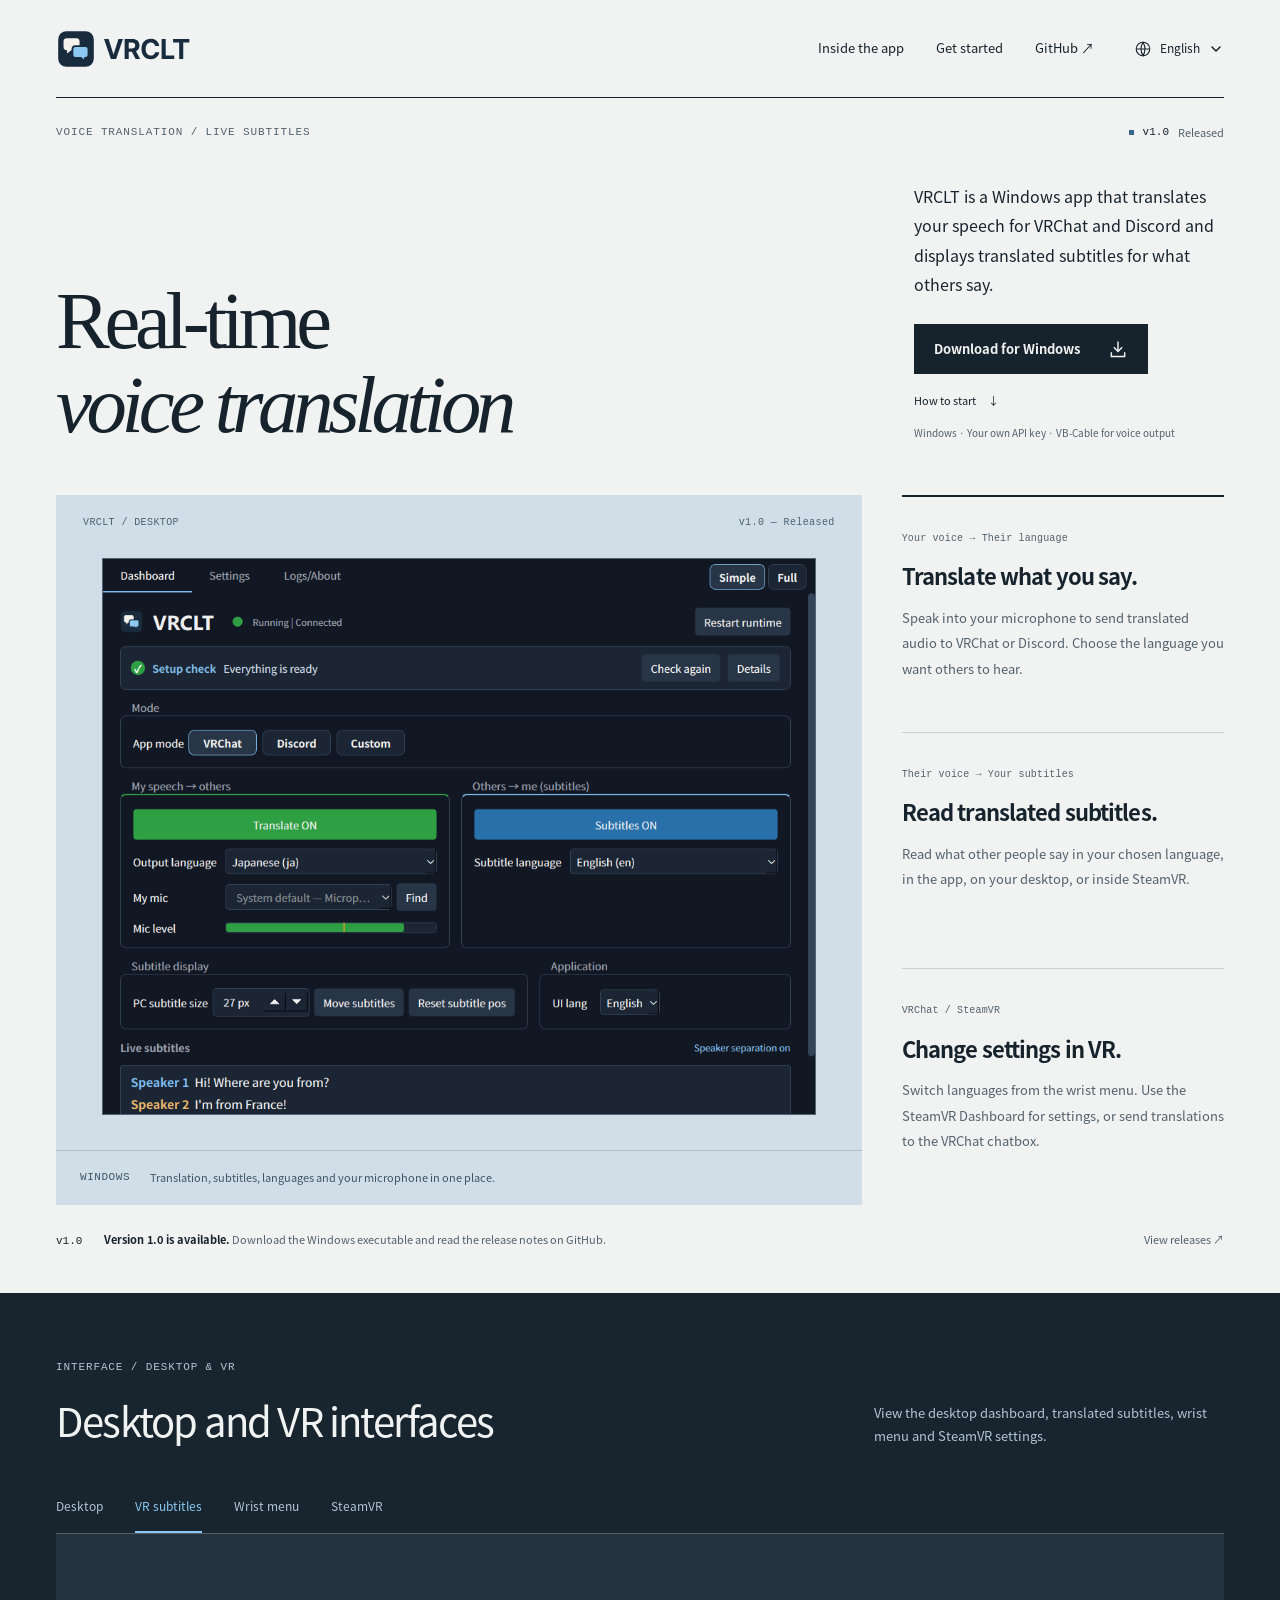
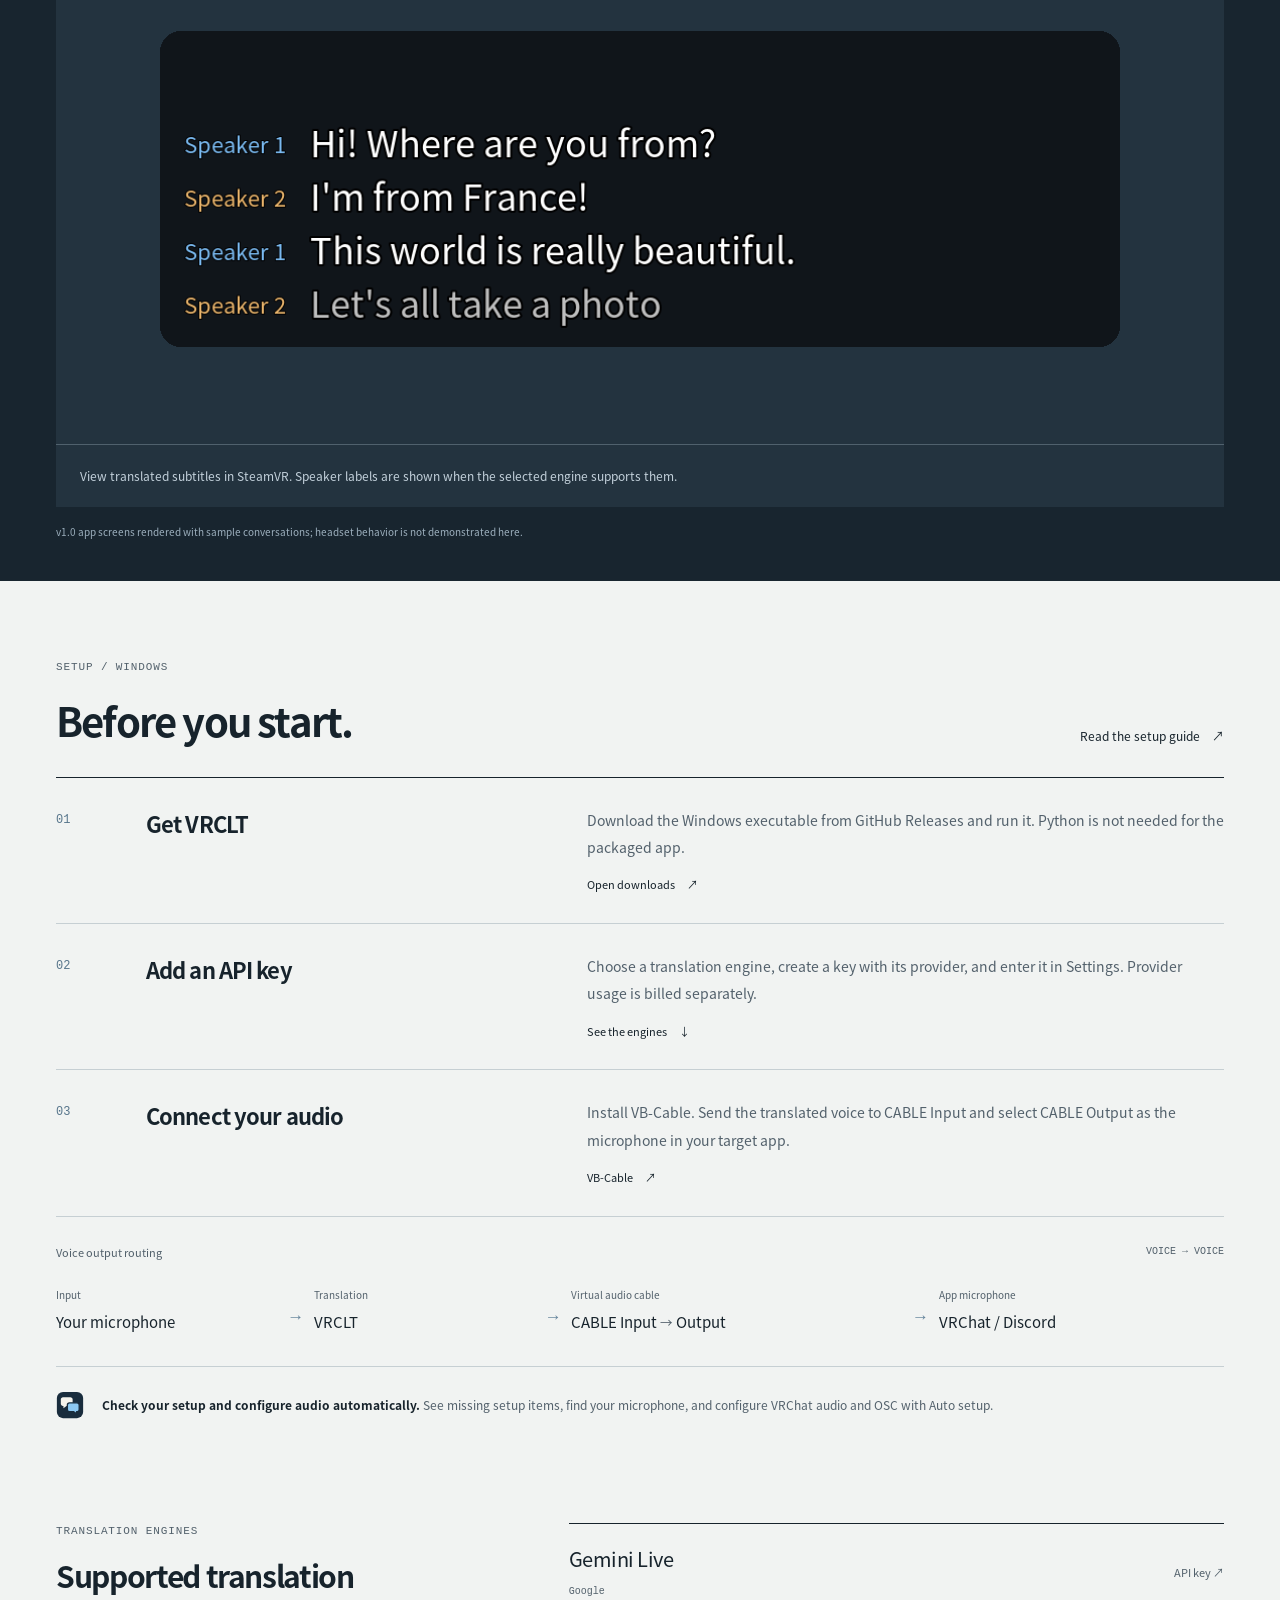
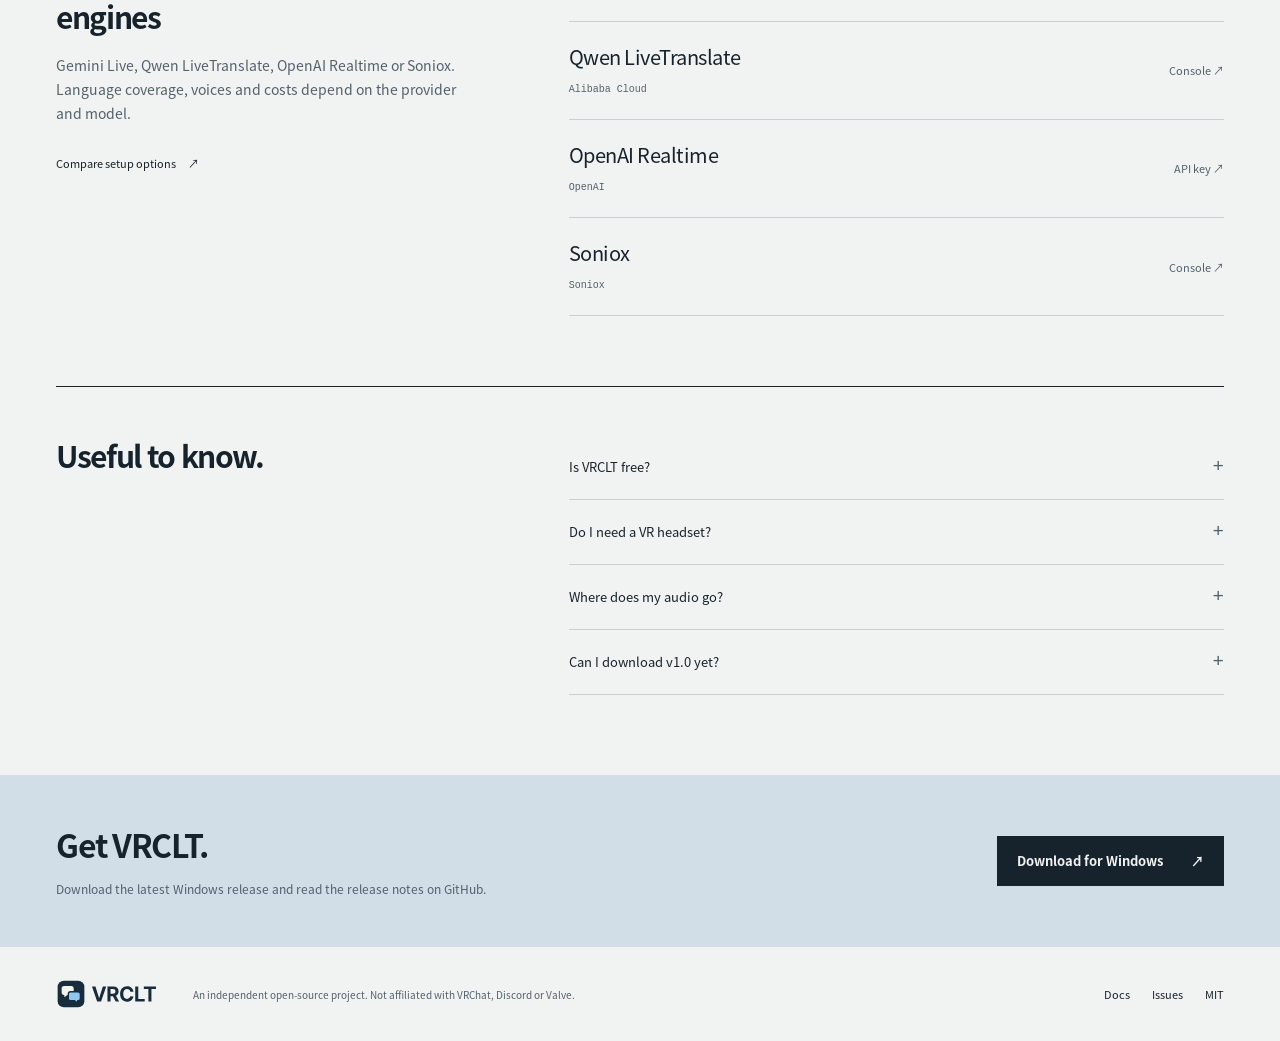
==== commit 4913e725: "Deploy VRCLT/VRCLT@e0e97fa chore: move to the VRCLT organization; publish the site on merge (#10)" ====
--- a/en/index.html
+++ b/en/index.html
@@ -1,5 +1,5 @@
 <!doctype html>
-<html lang="en" data-site-version="a600b4ed079e">
+<html lang="en" data-site-version="7145c5cfd929">
 <head>
   <meta charset="utf-8">
   <meta name="viewport" content="width=device-width, initial-scale=1">
@@ -26,8 +26,8 @@
   <link rel="icon" href="../assets/icon.ico" sizes="any">
   <link rel="apple-touch-icon" href="../assets/apple-touch-icon.png">
   <script src="../locale.js?v=29fbffd200a1"></script>
-  <link rel="preload" href="../assets/vrclt-sans-bold.woff2?v=370e09e8eb16" as="font" type="font/woff2" crossorigin>
-  <link rel="stylesheet" href="../styles.css?v=5f632a9423f0">
+  <link rel="preload" href="../assets/vrclt-sans-bold.woff2?v=99ffa54fb025" as="font" type="font/woff2" crossorigin>
+  <link rel="stylesheet" href="../styles.css?v=3b4553d8d872">
   <script src="../app.js?v=c4bde2460b26" defer></script>
 </head>
 <body>
@@ -37,11 +37,11 @@
     <nav aria-label="Main navigation">
       <a href="#inside">Inside the app</a>
       <a href="#start">Get started</a>
-      <a href="https://github.com/shgeum/VRCLT">GitHub <span aria-hidden="true">↗</span></a>
+      <a href="https://github.com/VRCLT/VRCLT">GitHub <span aria-hidden="true">↗</span></a>
     </nav>
     <details class="language-menu" translate="no">
       <summary aria-label="Choose language"><svg class="language-globe" viewBox="0 0 24 24" width="18" height="18" fill="none" stroke="currentColor" stroke-width="1.5" aria-hidden="true"><circle cx="12" cy="12" r="9"/><path d="M3 12h18M12 3a18 18 0 0 0 0 18 18 18 0 0 0 0-18Z"/></svg>English<svg class="language-chevron" viewBox="0 0 16 16" width="16" height="16" fill="none" stroke="currentColor" stroke-width="1.5" stroke-linecap="round" stroke-linejoin="round" aria-hidden="true"><path d="m4 6 4 4 4-4"/></svg></summary>
-      <div class="language-links"><a href="../en/?v=a600b4ed079e" data-language="en" lang="en" hreflang="en" aria-current="page">English</a><a href="../ko/?v=a600b4ed079e" data-language="ko" lang="ko" hreflang="ko">한국어</a><a href="../ja/?v=a600b4ed079e" data-language="ja" lang="ja" hreflang="ja">日本語</a><a href="../zh/?v=a600b4ed079e" data-language="zh" lang="zh-Hans" hreflang="zh-Hans">简体中文</a><a href="../zh-hant/?v=a600b4ed079e" data-language="zh-hant" lang="zh-Hant" hreflang="zh-Hant">繁體中文</a></div>
+      <div class="language-links"><a href="../en/?v=7145c5cfd929" data-language="en" lang="en" hreflang="en" aria-current="page">English</a><a href="../ko/?v=7145c5cfd929" data-language="ko" lang="ko" hreflang="ko">한국어</a><a href="../ja/?v=7145c5cfd929" data-language="ja" lang="ja" hreflang="ja">日本語</a><a href="../zh/?v=7145c5cfd929" data-language="zh" lang="zh-Hans" hreflang="zh-Hans">简体中文</a><a href="../zh-hant/?v=7145c5cfd929" data-language="zh-hant" lang="zh-Hant" hreflang="zh-Hant">繁體中文</a></div>
     </details>
   </header>
 
@@ -53,7 +53,7 @@
         <div class="hero-copy">
         <p class="hero-description">VRCLT is a Windows app that translates your speech for VRChat and Discord and displays translated subtitles for what others say.</p>
         <div class="hero-actions">
-          <a class="button button-primary" href="https://github.com/shgeum/VRCLT/releases/latest">Download for Windows<svg viewBox="0 0 24 24" width="20" height="20" fill="none" stroke="currentColor" stroke-width="1.7" aria-hidden="true"><path d="M12 3v12m-5-5 5 5 5-5M4 16v5h16v-5"/></svg></a>
+          <a class="button button-primary" href="https://github.com/VRCLT/VRCLT/releases/latest">Download for Windows<svg viewBox="0 0 24 24" width="20" height="20" fill="none" stroke="currentColor" stroke-width="1.7" aria-hidden="true"><path d="M12 3v12m-5-5 5 5 5-5M4 16v5h16v-5"/></svg></a>
           <a class="text-link" href="#start">How to start <span aria-hidden="true">↓</span></a>
         </div>
         <p class="requirements">Windows · Your own API key · VB-Cable for voice output</p>
@@ -74,7 +74,7 @@
       </div>
     </section>
 
-    <div class="release-note wrap" role="note"><span class="version-label">v1.0</span><p><strong>Version 1.0 is available.</strong> Download the Windows executable and read the release notes on GitHub.</p><a href="https://github.com/shgeum/VRCLT/releases">View releases <span aria-hidden="true">↗</span></a></div>
+    <div class="release-note wrap" role="note"><span class="version-label">v1.0</span><p><strong>Version 1.0 is available.</strong> Download the Windows executable and read the release notes on GitHub.</p><a href="https://github.com/VRCLT/VRCLT/releases">View releases <span aria-hidden="true">↗</span></a></div>
 
     <section class="inside" id="inside" aria-labelledby="inside-title">
       <div class="wrap">
@@ -97,9 +97,9 @@
     </section>
 
     <section class="start wrap" id="start" aria-labelledby="start-title">
-      <div class="section-heading"><div><p class="eyebrow">Setup / Windows</p><h2 id="start-title">Before you start.</h2></div><a class="text-link" href="https://github.com/shgeum/VRCLT/blob/main/README.md">Read the setup guide <span aria-hidden="true">↗</span></a></div>
+      <div class="section-heading"><div><p class="eyebrow">Setup / Windows</p><h2 id="start-title">Before you start.</h2></div><a class="text-link" href="https://github.com/VRCLT/VRCLT/blob/main/README.md">Read the setup guide <span aria-hidden="true">↗</span></a></div>
       <ol class="steps">
-        <li><h3>Get VRCLT</h3><p>Download the Windows executable from GitHub Releases and run it. Python is not needed for the packaged app.</p><a class="text-link" href="https://github.com/shgeum/VRCLT/releases/latest">Open downloads <span aria-hidden="true">↗</span></a></li>
+        <li><h3>Get VRCLT</h3><p>Download the Windows executable from GitHub Releases and run it. Python is not needed for the packaged app.</p><a class="text-link" href="https://github.com/VRCLT/VRCLT/releases/latest">Open downloads <span aria-hidden="true">↗</span></a></li>
         <li><h3>Add an API key</h3><p>Choose a translation engine, create a key with its provider, and enter it in Settings. Provider usage is billed separately.</p><a class="text-link" href="#engines">See the engines <span aria-hidden="true">↓</span></a></li>
         <li><h3>Connect your audio</h3><p>Install VB-Cable. Send the translated voice to CABLE Input and select CABLE Output as the microphone in your target app.</p><a class="text-link" href="https://vb-audio.com/Cable/">VB-Cable <span aria-hidden="true">↗</span></a></li>
       </ol>
@@ -116,7 +116,7 @@
     </section>
 
     <section class="engine-section wrap" id="engines" aria-labelledby="engines-title">
-      <div class="engine-intro"><p class="eyebrow">Translation engines</p><h2 id="engines-title">Supported translation engines</h2><p>Gemini Live, Qwen LiveTranslate, OpenAI Realtime or Soniox. Language coverage, voices and costs depend on the provider and model.</p><a class="text-link" href="https://github.com/shgeum/VRCLT/blob/main/README.md">Compare setup options <span aria-hidden="true">↗</span></a></div>
+      <div class="engine-intro"><p class="eyebrow">Translation engines</p><h2 id="engines-title">Supported translation engines</h2><p>Gemini Live, Qwen LiveTranslate, OpenAI Realtime or Soniox. Language coverage, voices and costs depend on the provider and model.</p><a class="text-link" href="https://github.com/VRCLT/VRCLT/blob/main/README.md">Compare setup options <span aria-hidden="true">↗</span></a></div>
       <div class="engine-list">
         <a href="https://aistudio.google.com/apikey"><span><strong>Gemini Live</strong><small>Google</small></span><span>API key ↗</span></a>
         <a href="https://www.alibabacloud.com/product/modelstudio"><span><strong>Qwen LiveTranslate</strong><small>Alibaba Cloud</small></span><span>Console ↗</span></a>
@@ -132,9 +132,9 @@
       <details><summary>Can I download v1.0 yet?<span aria-hidden="true">+</span></summary><p>Yes. The Windows executable for v1.0 is available on GitHub. It includes setup checks, automatic audio configuration and a Simple view. The download buttons open the latest public release.</p></details>
     </div></section>
 
-    <section class="closing"><div class="wrap"><div><h2>Get VRCLT.</h2><p>Download the latest Windows release and read the release notes on GitHub.</p></div><a class="button button-light" href="https://github.com/shgeum/VRCLT/releases/latest">Download for Windows <span aria-hidden="true">↗</span></a></div></section>
+    <section class="closing"><div class="wrap"><div><h2>Get VRCLT.</h2><p>Download the latest Windows release and read the release notes on GitHub.</p></div><a class="button button-light" href="https://github.com/VRCLT/VRCLT/releases/latest">Download for Windows <span aria-hidden="true">↗</span></a></div></section>
   </main>
 
-  <footer class="site-footer wrap"><a class="brand" href="./"><img src="../assets/logo-light.svg" width="119" height="35" alt="VRCLT"></a><p>An independent open-source project. Not affiliated with VRChat, Discord or Valve.</p><div><a href="https://github.com/shgeum/VRCLT/blob/main/README.md">Docs</a><a href="https://github.com/shgeum/VRCLT/issues">Issues</a><a href="https://github.com/shgeum/VRCLT/blob/main/LICENSE">MIT</a></div></footer>
+  <footer class="site-footer wrap"><a class="brand" href="./"><img src="../assets/logo-light.svg" width="119" height="35" alt="VRCLT"></a><p>An independent open-source project. Not affiliated with VRChat, Discord or Valve.</p><div><a href="https://github.com/VRCLT/VRCLT/blob/main/README.md">Docs</a><a href="https://github.com/VRCLT/VRCLT/issues">Issues</a><a href="https://github.com/VRCLT/VRCLT/blob/main/LICENSE">MIT</a></div></footer>
 </body>
 </html>
--- a/styles.css
+++ b/styles.css
@@ -1,5 +1,5 @@
-@font-face{font-family:VRCLT Sans;src:url('./assets/vrclt-sans-regular.woff2?v=c2544d795061') format('woff2');font-style:normal;font-weight:400;font-display:swap}
-@font-face{font-family:VRCLT Sans;src:url('./assets/vrclt-sans-bold.woff2?v=370e09e8eb16') format('woff2');font-style:normal;font-weight:700;font-display:swap}
+@font-face{font-family:VRCLT Sans;src:url('./assets/vrclt-sans-regular.woff2?v=acc6d4834fc1') format('woff2');font-style:normal;font-weight:400;font-display:swap}
+@font-face{font-family:VRCLT Sans;src:url('./assets/vrclt-sans-bold.woff2?v=99ffa54fb025') format('woff2');font-style:normal;font-weight:700;font-display:swap}
 :root{--paper:#f1f3f2;--ink:#17232c;--muted:#53616c;--line:#c6cfd3;--blue:#8cc8f2;--cover:#d1dee7;--dark:#18252f;--body:'VRCLT Sans','Malgun Gothic',sans-serif;--display:'VRCLT Sans',sans-serif;--mono:'Cascadia Code',Consolas,monospace;color:var(--ink);background:var(--paper);font-family:var(--body);font-size:16px;line-height:1.7;font-synthesis:none}
 *{box-sizing:border-box}html{scroll-behavior:smooth;scroll-padding-top:28px}body{margin:0}a{color:inherit;text-decoration:none}button,summary{font:inherit}button{color:inherit}img{display:block;max-width:100%;height:auto}button,a,summary{-webkit-tap-highlight-color:transparent;touch-action:manipulation}a:focus-visible,button:focus-visible,summary:focus-visible,[tabindex]:focus-visible{outline:3px solid #367eb1;outline-offset:5px}p,h1,h2,h3,figure{margin:0}[hidden]{display:none!important}.wrap{width:min(1280px,calc(100% - 112px));margin-inline:auto}.skip-link{position:fixed;left:20px;top:-100px;z-index:50;background:var(--ink);color:white;padding:10px 20px}.skip-link:focus{top:12px}
 .site-header{height:98px;display:flex;align-items:center;gap:40px;border-bottom:1px solid var(--ink)}.brand{flex:none}.site-header .brand img{width:136px}.site-header nav{display:flex;gap:32px;align-items:center;margin-left:auto;font-size:13px}.site-header nav a:hover,.text-link:hover{color:#17699f}.language-menu{position:relative;font-size:12px;flex:none}.language-menu summary{list-style:none;display:flex;align-items:center;gap:8px;cursor:pointer;min-height:44px}.language-menu summary::-webkit-details-marker{display:none}.language-menu summary svg{display:block;flex:none}.language-chevron{transition:transform .15s}.language-menu[open] .language-chevron{transform:rotate(180deg)}.language-links{position:absolute;z-index:10;right:0;top:48px;background:var(--paper);border:1px solid var(--ink);padding:8px;min-width:140px}.language-links a{display:block;padding:8px 13px}.language-links a:hover,.language-links a[aria-current]{background:var(--cover)}
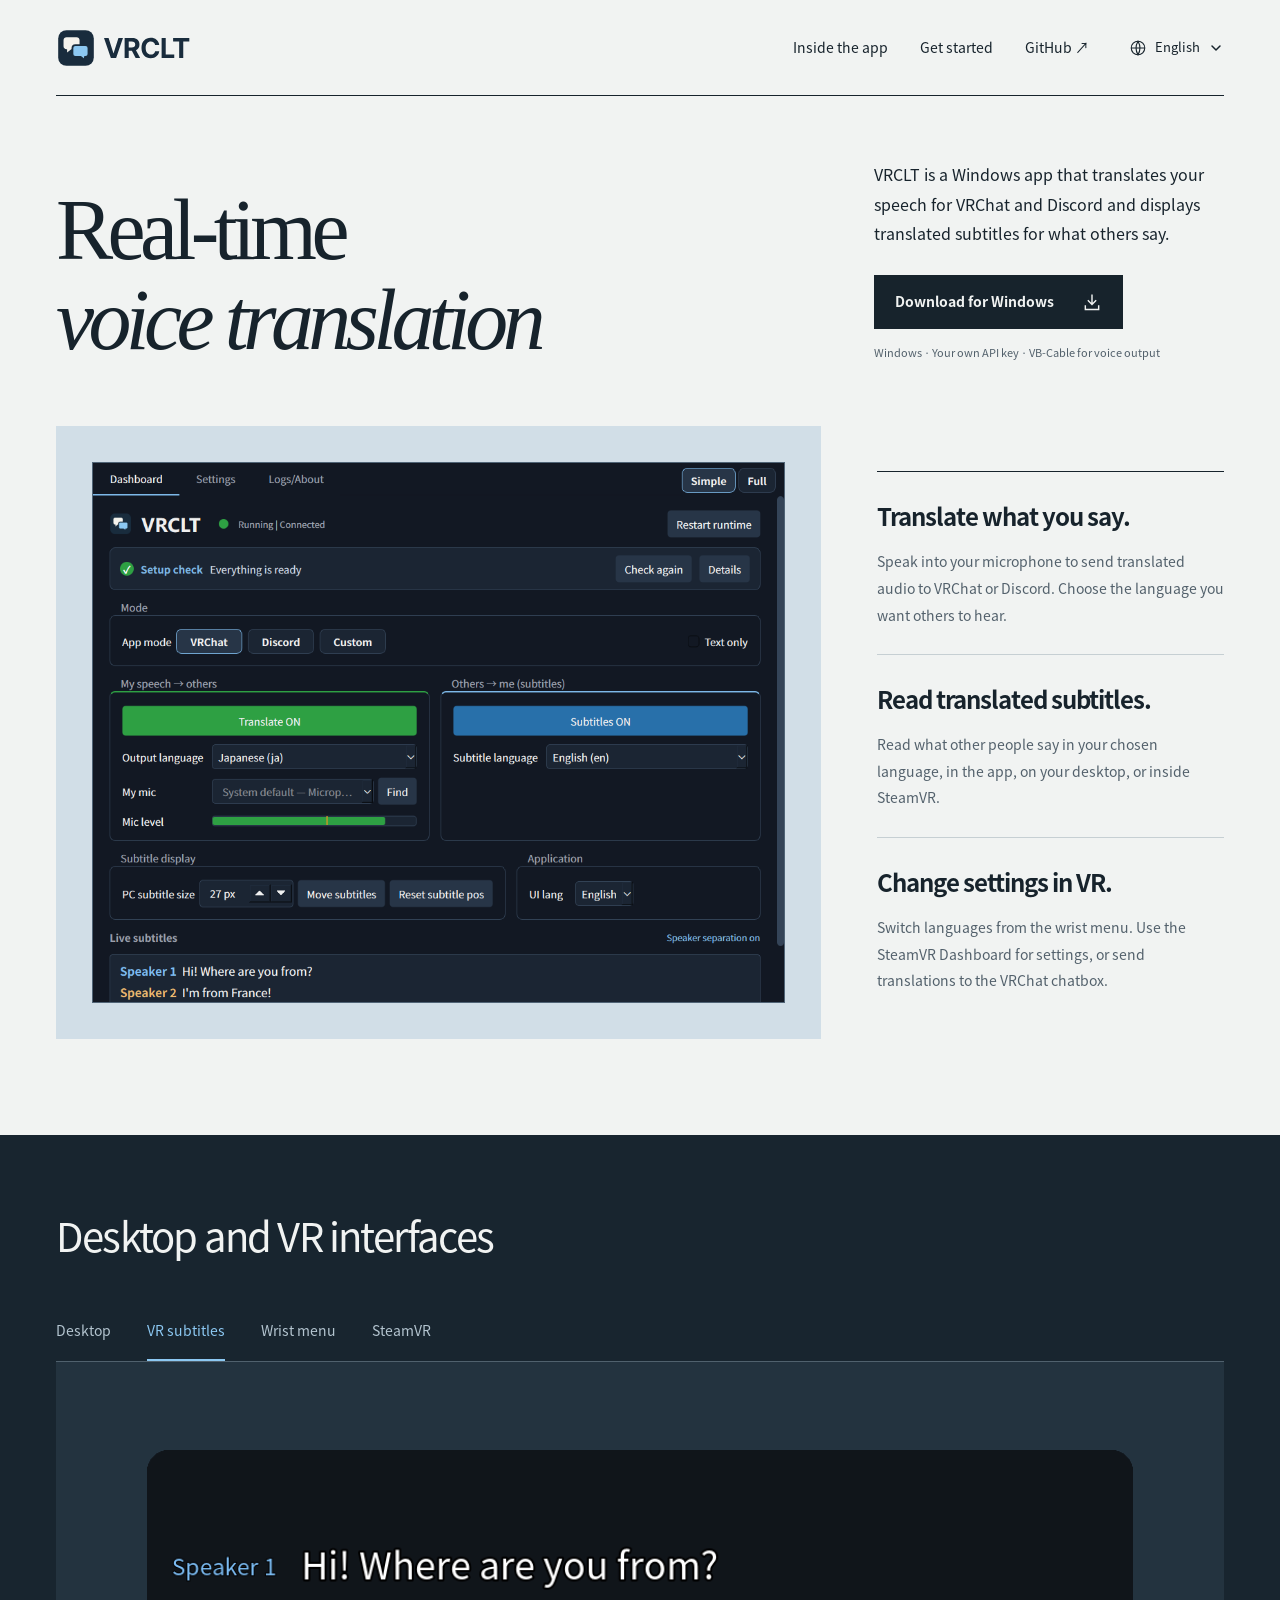
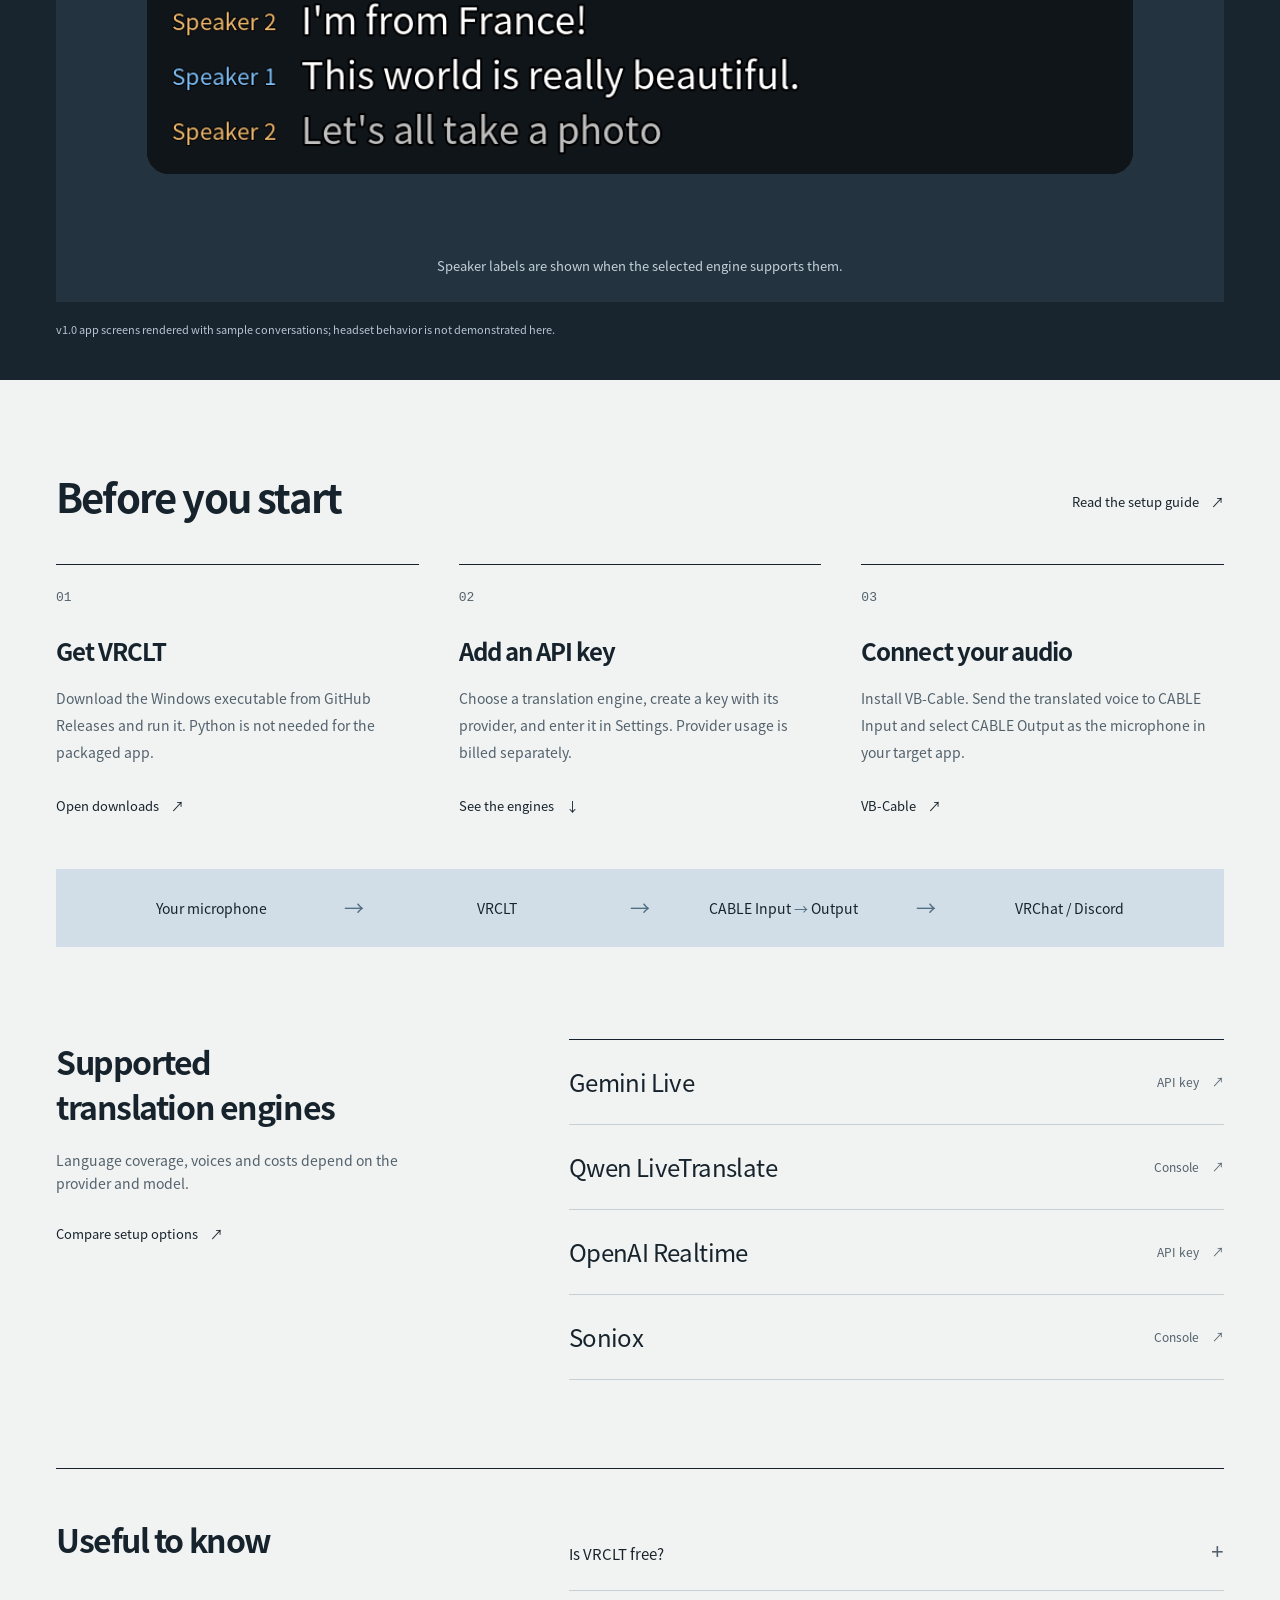
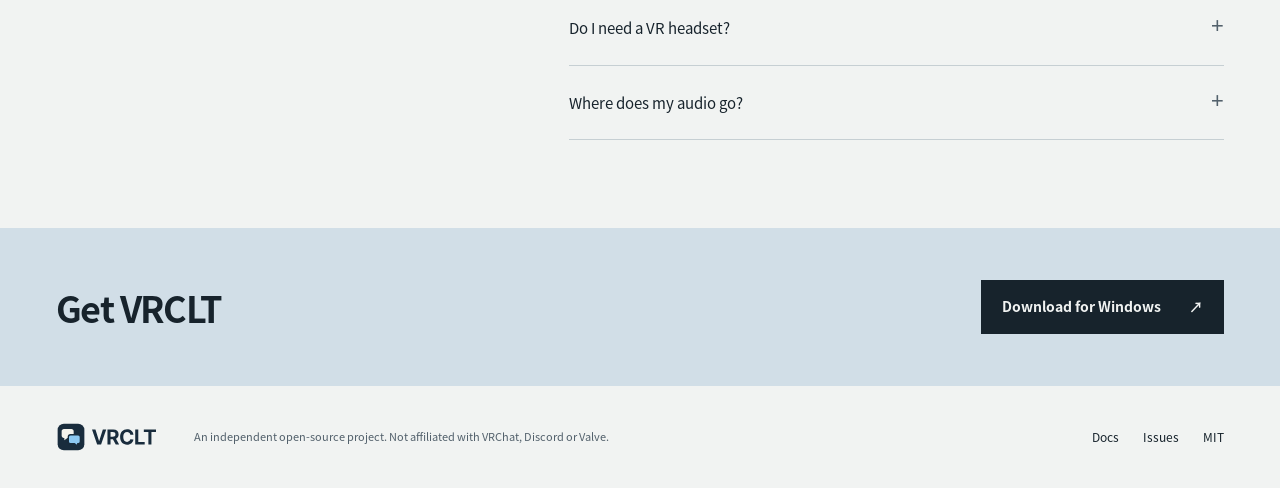
==== commit c3399d21: "Deploy VRCLT/VRCLT@775fab0 Refine website layout and add restrained motion (#16)" ====
--- a/en/index.html
+++ b/en/index.html
@@ -1,5 +1,5 @@
 <!doctype html>
-<html lang="en" data-site-version="7145c5cfd929">
+<html lang="en" data-site-version="278d2d5efae4">
 <head>
   <meta charset="utf-8">
   <meta name="viewport" content="width=device-width, initial-scale=1">
@@ -27,8 +27,8 @@
   <link rel="apple-touch-icon" href="../assets/apple-touch-icon.png">
   <script src="../locale.js?v=29fbffd200a1"></script>
   <link rel="preload" href="../assets/vrclt-sans-bold.woff2?v=99ffa54fb025" as="font" type="font/woff2" crossorigin>
-  <link rel="stylesheet" href="../styles.css?v=3b4553d8d872">
-  <script src="../app.js?v=c4bde2460b26" defer></script>
+  <link rel="stylesheet" href="../styles.css?v=3b9faff5165d">
+  <script src="../app.js?v=d627b642f167" defer></script>
 </head>
 <body>
   <a class="skip-link" href="#main">Skip to content</a>
@@ -41,20 +41,18 @@
     </nav>
     <details class="language-menu" translate="no">
       <summary aria-label="Choose language"><svg class="language-globe" viewBox="0 0 24 24" width="18" height="18" fill="none" stroke="currentColor" stroke-width="1.5" aria-hidden="true"><circle cx="12" cy="12" r="9"/><path d="M3 12h18M12 3a18 18 0 0 0 0 18 18 18 0 0 0 0-18Z"/></svg>English<svg class="language-chevron" viewBox="0 0 16 16" width="16" height="16" fill="none" stroke="currentColor" stroke-width="1.5" stroke-linecap="round" stroke-linejoin="round" aria-hidden="true"><path d="m4 6 4 4 4-4"/></svg></summary>
-      <div class="language-links"><a href="../en/?v=7145c5cfd929" data-language="en" lang="en" hreflang="en" aria-current="page">English</a><a href="../ko/?v=7145c5cfd929" data-language="ko" lang="ko" hreflang="ko">한국어</a><a href="../ja/?v=7145c5cfd929" data-language="ja" lang="ja" hreflang="ja">日本語</a><a href="../zh/?v=7145c5cfd929" data-language="zh" lang="zh-Hans" hreflang="zh-Hans">简体中文</a><a href="../zh-hant/?v=7145c5cfd929" data-language="zh-hant" lang="zh-Hant" hreflang="zh-Hant">繁體中文</a></div>
+      <div class="language-links"><a href="../en/?v=278d2d5efae4" data-language="en" lang="en" hreflang="en" aria-current="page">English</a><a href="../ko/?v=278d2d5efae4" data-language="ko" lang="ko" hreflang="ko">한국어</a><a href="../ja/?v=278d2d5efae4" data-language="ja" lang="ja" hreflang="ja">日本語</a><a href="../zh/?v=278d2d5efae4" data-language="zh" lang="zh-Hans" hreflang="zh-Hans">简体中文</a><a href="../zh-hant/?v=278d2d5efae4" data-language="zh-hant" lang="zh-Hant" hreflang="zh-Hant">繁體中文</a></div>
     </details>
   </header>
 
   <main id="main">
     <section class="hero wrap" aria-labelledby="hero-title">
-      <div class="hero-index"><p class="eyebrow" translate="no">VOICE TRANSLATION / LIVE SUBTITLES</p><p class="edition"><span class="status-dot" aria-hidden="true"></span>v1.0 <span>Released</span></p></div>
       <div class="hero-heading">
         <h1 id="hero-title">Real-time<br><span>voice translation</span></h1>
         <div class="hero-copy">
         <p class="hero-description">VRCLT is a Windows app that translates your speech for VRChat and Discord and displays translated subtitles for what others say.</p>
         <div class="hero-actions">
           <a class="button button-primary" href="https://github.com/VRCLT/VRCLT/releases/latest">Download for Windows<svg viewBox="0 0 24 24" width="20" height="20" fill="none" stroke="currentColor" stroke-width="1.7" aria-hidden="true"><path d="M12 3v12m-5-5 5 5 5-5M4 16v5h16v-5"/></svg></a>
-          <a class="text-link" href="#start">How to start <span aria-hidden="true">↓</span></a>
         </div>
         <p class="requirements">Windows · Your own API key · VB-Cable for voice output</p>
         </div>
@@ -63,22 +61,18 @@
 
     <section class="cover wrap" aria-label="What VRCLT does">
       <figure class="cover-figure">
-        <div class="cover-label"><span translate="no">VRCLT / DESKTOP</span><span>v1.0 — Released</span></div>
         <div class="cover-stage"><img src="../assets/dashboard-en.png" alt="VRCLT desktop dashboard with translation, subtitles and microphone controls" width="1000" height="780" fetchpriority="high"></div>
-        <figcaption><span class="figure-label" translate="no">WINDOWS</span>Translation, subtitles, languages and your microphone in one place.</figcaption>
       </figure>
       <div class="ways">
-        <article><span class="direction">Your voice → Their language</span><h2>Translate what you say.</h2><p>Speak into your microphone to send translated audio to VRChat or Discord. Choose the language you want others to hear.</p></article>
-        <article><span class="direction">Their voice → Your subtitles</span><h2>Read translated subtitles.</h2><p>Read what other people say in your chosen language, in the app, on your desktop, or inside SteamVR.</p></article>
-        <article><span class="direction" translate="no">VRChat / SteamVR</span><h2>Change settings in VR.</h2><p>Switch languages from the wrist menu. Use the SteamVR Dashboard for settings, or send translations to the VRChat chatbox.</p></article>
+        <article><h2>Translate what you say.</h2><p>Speak into your microphone to send translated audio to VRChat or Discord. Choose the language you want others to hear.</p></article>
+        <article><h2>Read translated subtitles.</h2><p>Read what other people say in your chosen language, in the app, on your desktop, or inside SteamVR.</p></article>
+        <article><h2>Change settings in VR.</h2><p>Switch languages from the wrist menu. Use the SteamVR Dashboard for settings, or send translations to the VRChat chatbox.</p></article>
       </div>
     </section>
 
-    <div class="release-note wrap" role="note"><span class="version-label">v1.0</span><p><strong>Version 1.0 is available.</strong> Download the Windows executable and read the release notes on GitHub.</p><a href="https://github.com/VRCLT/VRCLT/releases">View releases <span aria-hidden="true">↗</span></a></div>
-
     <section class="inside" id="inside" aria-labelledby="inside-title">
       <div class="wrap">
-        <div class="section-heading"><div><p class="eyebrow">Interface / Desktop &amp; VR</p><h2 id="inside-title">Desktop and VR interfaces</h2></div><p>View the desktop dashboard, translated subtitles, wrist menu and SteamVR settings.</p></div>
+        <div class="section-heading"><h2 id="inside-title">Desktop and VR interfaces</h2></div>
         <div class="gallery-tabs" role="tablist" aria-label="App screenshots">
           <button type="button" role="tab" id="tab-desktop" aria-selected="false" aria-controls="panel-desktop" tabindex="-1">Desktop</button>
           <button type="button" role="tab" id="tab-subtitles" aria-selected="true" aria-controls="panel-subtitles" tabindex="0">VR subtitles</button>
@@ -86,10 +80,10 @@
           <button type="button" role="tab" id="tab-steamvr" aria-selected="false" aria-controls="panel-steamvr" tabindex="-1">SteamVR</button>
         </div>
         <div class="gallery">
-          <figure role="tabpanel" id="panel-desktop" aria-labelledby="tab-desktop" tabindex="0" hidden><div class="gallery-stage"><img src="../assets/dashboard-en.png" alt="VRCLT desktop dashboard with translation, subtitles and microphone controls" width="1000" height="780" loading="lazy"></div><figcaption>Translation, subtitles, languages and your microphone in one place.</figcaption></figure>
-          <figure role="tabpanel" id="panel-subtitles" aria-labelledby="tab-subtitles" tabindex="0"><div class="gallery-stage gallery-stage-subtitles"><img src="../assets/vr-subtitles-en.png" alt="VRCLT SteamVR subtitles with speaker labels" loading="lazy"></div><figcaption>View translated subtitles in SteamVR. Speaker labels are shown when the selected engine supports them.</figcaption></figure>
-          <figure role="tabpanel" id="panel-wrist" aria-labelledby="tab-wrist" tabindex="0" hidden><div class="gallery-stage gallery-stage-wrist"><img src="../assets/vr-wrist-en.png" alt="VRCLT wrist menu with translation and subtitle controls" width="640" height="432" loading="lazy"></div><figcaption>Change languages and toggle translation without leaving VR.</figcaption></figure>
-          <figure role="tabpanel" id="panel-steamvr" aria-labelledby="tab-steamvr" tabindex="0" hidden><div class="gallery-stage"><img src="../assets/vr-dashboard-en.png" alt="VRCLT SteamVR Dashboard settings" width="1024" height="950" loading="lazy"></div><figcaption>Languages, audio devices and panel settings inside the SteamVR Dashboard.</figcaption></figure>
+          <figure role="tabpanel" id="panel-desktop" aria-labelledby="tab-desktop" tabindex="0" hidden><div class="gallery-stage"><img src="../assets/dashboard-en.png" alt="VRCLT desktop dashboard with translation, subtitles and microphone controls" width="1000" height="780" loading="lazy"></div></figure>
+          <figure role="tabpanel" id="panel-subtitles" aria-labelledby="tab-subtitles" tabindex="0"><div class="gallery-stage gallery-stage-subtitles"><img src="../assets/vr-subtitles-en.png" alt="VRCLT SteamVR subtitles with speaker labels" loading="lazy"></div><figcaption>Speaker labels are shown when the selected engine supports them.</figcaption></figure>
+          <figure role="tabpanel" id="panel-wrist" aria-labelledby="tab-wrist" tabindex="0" hidden><div class="gallery-stage gallery-stage-wrist"><img src="../assets/vr-wrist-en.png" alt="VRCLT wrist menu with translation and subtitle controls" width="640" height="432" loading="lazy"></div></figure>
+          <figure role="tabpanel" id="panel-steamvr" aria-labelledby="tab-steamvr" tabindex="0" hidden><div class="gallery-stage"><img src="../assets/vr-dashboard-en.png" alt="VRCLT SteamVR Dashboard settings" width="1024" height="950" loading="lazy"></div></figure>
         </div>
         <p class="gallery-note">v1.0 app screens rendered with sample conversations; headset behavior is not demonstrated here.</p>
         <noscript><p>JavaScript is off. All screenshots are shown below.</p><style>.gallery-tabs{display:none}.gallery [hidden]{display:block!important}</style></noscript>
@@ -97,42 +91,40 @@
     </section>
 
     <section class="start wrap" id="start" aria-labelledby="start-title">
-      <div class="section-heading"><div><p class="eyebrow">Setup / Windows</p><h2 id="start-title">Before you start.</h2></div><a class="text-link" href="https://github.com/VRCLT/VRCLT/blob/main/README.md">Read the setup guide <span aria-hidden="true">↗</span></a></div>
+      <div class="section-heading"><h2 id="start-title">Before you start</h2><a class="text-link" href="https://github.com/VRCLT/VRCLT/blob/main/README.md">Read the setup guide <span aria-hidden="true">↗</span></a></div>
       <ol class="steps">
         <li><h3>Get VRCLT</h3><p>Download the Windows executable from GitHub Releases and run it. Python is not needed for the packaged app.</p><a class="text-link" href="https://github.com/VRCLT/VRCLT/releases/latest">Open downloads <span aria-hidden="true">↗</span></a></li>
         <li><h3>Add an API key</h3><p>Choose a translation engine, create a key with its provider, and enter it in Settings. Provider usage is billed separately.</p><a class="text-link" href="#engines">See the engines <span aria-hidden="true">↓</span></a></li>
         <li><h3>Connect your audio</h3><p>Install VB-Cable. Send the translated voice to CABLE Input and select CABLE Output as the microphone in your target app.</p><a class="text-link" href="https://vb-audio.com/Cable/">VB-Cable <span aria-hidden="true">↗</span></a></li>
       </ol>
       <figure class="audio-route">
-        <figcaption>Voice output routing<span translate="no">VOICE → VOICE</span></figcaption>
+        <figcaption class="visually-hidden">Voice output routing</figcaption>
         <ol>
-          <li><span>Input</span><strong>Your microphone</strong></li>
-          <li><span>Translation</span><strong translate="no">VRCLT</strong></li>
-          <li><span>Virtual audio cable</span><strong translate="no">CABLE Input <small>→</small> Output</strong></li>
-          <li><span>App microphone</span><strong translate="no">VRChat / Discord</strong></li>
+          <li>Your microphone</li>
+          <li translate="no">VRCLT</li>
+          <li translate="no">CABLE Input <span aria-hidden="true">→</span> Output</li>
+          <li translate="no">VRChat / Discord</li>
         </ol>
       </figure>
-      <aside class="setup-note"><img src="../assets/icon.svg" width="36" height="36" alt=""><p><strong>Check your setup and configure audio automatically.</strong> See missing setup items, find your microphone, and configure VRChat audio and OSC with Auto setup.</p></aside>
     </section>
 
     <section class="engine-section wrap" id="engines" aria-labelledby="engines-title">
-      <div class="engine-intro"><p class="eyebrow">Translation engines</p><h2 id="engines-title">Supported translation engines</h2><p>Gemini Live, Qwen LiveTranslate, OpenAI Realtime or Soniox. Language coverage, voices and costs depend on the provider and model.</p><a class="text-link" href="https://github.com/VRCLT/VRCLT/blob/main/README.md">Compare setup options <span aria-hidden="true">↗</span></a></div>
+      <div class="engine-intro"><h2 id="engines-title">Supported translation engines</h2><p>Language coverage, voices and costs depend on the provider and model.</p><a class="text-link" href="https://github.com/VRCLT/VRCLT/blob/main/README.md">Compare setup options <span aria-hidden="true">↗</span></a></div>
       <div class="engine-list">
-        <a href="https://aistudio.google.com/apikey"><span><strong>Gemini Live</strong><small>Google</small></span><span>API key ↗</span></a>
-        <a href="https://www.alibabacloud.com/product/modelstudio"><span><strong>Qwen LiveTranslate</strong><small>Alibaba Cloud</small></span><span>Console ↗</span></a>
-        <a href="https://platform.openai.com/api-keys"><span><strong>OpenAI Realtime</strong><small>OpenAI</small></span><span>API key ↗</span></a>
-        <a href="https://console.soniox.com/"><span><strong>Soniox</strong><small>Soniox</small></span><span>Console ↗</span></a>
+        <a href="https://aistudio.google.com/apikey"><strong>Gemini Live</strong><span>API key <span aria-hidden="true">↗</span></span></a>
+        <a href="https://www.alibabacloud.com/product/modelstudio"><strong>Qwen LiveTranslate</strong><span>Console <span aria-hidden="true">↗</span></span></a>
+        <a href="https://platform.openai.com/api-keys"><strong>OpenAI Realtime</strong><span>API key <span aria-hidden="true">↗</span></span></a>
+        <a href="https://console.soniox.com/"><strong>Soniox</strong><span>Console <span aria-hidden="true">↗</span></span></a>
       </div>
     </section>
 
-    <section class="faq wrap" aria-labelledby="faq-title"><h2 id="faq-title">Useful to know.</h2><div class="faq-items">
+    <section class="faq wrap" aria-labelledby="faq-title"><h2 id="faq-title">Useful to know</h2><div class="faq-items">
       <details><summary>Is VRCLT free?<span aria-hidden="true">+</span></summary><p>The app is open source under the MIT license. Translation uses your own provider API key, and that provider may charge for usage. Check its rates and balance before starting.</p></details>
       <details><summary>Do I need a VR headset?<span aria-hidden="true">+</span></summary><p>No. You can use voice translation and desktop subtitles on Windows without a headset. SteamVR is needed for the VR overlays and wrist menu.</p></details>
       <details><summary>Where does my audio go?<span aria-hidden="true">+</span></summary><p>The app sends audio to the translation provider you select. Your API key and settings are saved locally on your PC. Read the selected provider&#x27;s data policies before use.</p></details>
-      <details><summary>Can I download v1.0 yet?<span aria-hidden="true">+</span></summary><p>Yes. The Windows executable for v1.0 is available on GitHub. It includes setup checks, automatic audio configuration and a Simple view. The download buttons open the latest public release.</p></details>
     </div></section>
 
-    <section class="closing"><div class="wrap"><div><h2>Get VRCLT.</h2><p>Download the latest Windows release and read the release notes on GitHub.</p></div><a class="button button-light" href="https://github.com/VRCLT/VRCLT/releases/latest">Download for Windows <span aria-hidden="true">↗</span></a></div></section>
+    <section class="closing"><div class="wrap"><h2>Get VRCLT</h2><a class="button button-primary" href="https://github.com/VRCLT/VRCLT/releases/latest">Download for Windows <span aria-hidden="true">↗</span></a></div></section>
   </main>
 
   <footer class="site-footer wrap"><a class="brand" href="./"><img src="../assets/logo-light.svg" width="119" height="35" alt="VRCLT"></a><p>An independent open-source project. Not affiliated with VRChat, Discord or Valve.</p><div><a href="https://github.com/VRCLT/VRCLT/blob/main/README.md">Docs</a><a href="https://github.com/VRCLT/VRCLT/issues">Issues</a><a href="https://github.com/VRCLT/VRCLT/blob/main/LICENSE">MIT</a></div></footer>
--- a/styles.css
+++ b/styles.css
@@ -1,17 +1,276 @@
 @font-face{font-family:VRCLT Sans;src:url('./assets/vrclt-sans-regular.woff2?v=acc6d4834fc1') format('woff2');font-style:normal;font-weight:400;font-display:swap}
 @font-face{font-family:VRCLT Sans;src:url('./assets/vrclt-sans-bold.woff2?v=99ffa54fb025') format('woff2');font-style:normal;font-weight:700;font-display:swap}
-:root{--paper:#f1f3f2;--ink:#17232c;--muted:#53616c;--line:#c6cfd3;--blue:#8cc8f2;--cover:#d1dee7;--dark:#18252f;--body:'VRCLT Sans','Malgun Gothic',sans-serif;--display:'VRCLT Sans',sans-serif;--mono:'Cascadia Code',Consolas,monospace;color:var(--ink);background:var(--paper);font-family:var(--body);font-size:16px;line-height:1.7;font-synthesis:none}
-*{box-sizing:border-box}html{scroll-behavior:smooth;scroll-padding-top:28px}body{margin:0}a{color:inherit;text-decoration:none}button,summary{font:inherit}button{color:inherit}img{display:block;max-width:100%;height:auto}button,a,summary{-webkit-tap-highlight-color:transparent;touch-action:manipulation}a:focus-visible,button:focus-visible,summary:focus-visible,[tabindex]:focus-visible{outline:3px solid #367eb1;outline-offset:5px}p,h1,h2,h3,figure{margin:0}[hidden]{display:none!important}.wrap{width:min(1280px,calc(100% - 112px));margin-inline:auto}.skip-link{position:fixed;left:20px;top:-100px;z-index:50;background:var(--ink);color:white;padding:10px 20px}.skip-link:focus{top:12px}
-.site-header{height:98px;display:flex;align-items:center;gap:40px;border-bottom:1px solid var(--ink)}.brand{flex:none}.site-header .brand img{width:136px}.site-header nav{display:flex;gap:32px;align-items:center;margin-left:auto;font-size:13px}.site-header nav a:hover,.text-link:hover{color:#17699f}.language-menu{position:relative;font-size:12px;flex:none}.language-menu summary{list-style:none;display:flex;align-items:center;gap:8px;cursor:pointer;min-height:44px}.language-menu summary::-webkit-details-marker{display:none}.language-menu summary svg{display:block;flex:none}.language-chevron{transition:transform .15s}.language-menu[open] .language-chevron{transform:rotate(180deg)}.language-links{position:absolute;z-index:10;right:0;top:48px;background:var(--paper);border:1px solid var(--ink);padding:8px;min-width:140px}.language-links a{display:block;padding:8px 13px}.language-links a:hover,.language-links a[aria-current]{background:var(--cover)}
-.hero{padding-block:25px 47px}.hero-index{display:flex;justify-content:space-between;gap:20px;align-items:center;margin-bottom:40px}.eyebrow{font-family:var(--mono);font-size:11px;line-height:1.5;letter-spacing:.08em;text-transform:uppercase;color:var(--muted)}.edition{display:flex;align-items:center;gap:9px;font-family:var(--mono);font-size:11px;flex:none}.edition>span:last-child{font-family:var(--body);color:var(--muted)}.status-dot{height:5px;width:5px;background:#366889}.hero-heading{display:grid;grid-template-columns:minmax(0,1fr) 310px;gap:64px;align-items:end}h1{font-family:var(--display);font-size:clamp(56px,6.7vw,92px);font-weight:700;line-height:1.16;letter-spacing:-.065em;word-break:keep-all}h1>span{color:var(--ink);font-weight:400}.hero-copy{padding-bottom:6px;min-width:0}.hero-description{font-size:16px;line-height:1.85;word-break:keep-all}.hero-actions{display:flex;gap:17px;align-items:center;flex-wrap:wrap;margin-top:24px}.button{display:inline-flex;justify-content:space-between;align-items:center;gap:28px;font-size:13px;font-weight:700;min-height:50px;padding:13px 19px;border:1px solid transparent;transition:background .15s}.button svg{flex:none}.button-primary{background:var(--ink);color:var(--paper)}.button-primary:hover{background:#304d63}.text-link{font-size:12px;display:inline-flex;gap:12px;align-items:center}.hero-actions .text-link{font-size:11px}.requirements{font-size:10px;line-height:1.8;color:var(--muted);margin-top:14px}.cover{display:grid;grid-template-columns:minmax(0,2.5fr) minmax(0,1fr);gap:40px;align-items:stretch}.cover-figure{background:var(--cover);min-width:0}.cover-label{display:flex;justify-content:space-between;gap:16px;padding:19px 27px 0;font-family:var(--mono);font-size:10px;letter-spacing:.04em;color:#4a6273}.cover-stage{padding:27px 46px 35px}.cover-stage img{width:100%;border:1px solid #506476}.cover-figure figcaption{display:flex;gap:20px;padding:17px 24px;border-top:1px solid #afbec8;font-size:11px;line-height:1.8;color:#3e5668}.figure-label{font-family:var(--mono);flex:none;letter-spacing:.05em}.ways{display:flex;flex-direction:column;border-top:2px solid var(--ink)}.ways article{padding-block:24px;flex:1;min-width:0}.ways article+article{border-top:1px solid var(--line)}.direction{font-family:var(--mono);font-size:10px;line-height:1.8;color:var(--muted);letter-spacing:.015em}.ways h2{font-size:22px;letter-spacing:-.04em;margin-block:12px 14px;line-height:1.4}.ways p{font-size:13px;line-height:1.95;color:var(--muted);word-break:keep-all}.release-note{display:flex;align-items:baseline;gap:22px;padding-block:24px 42px;font-size:11px;line-height:1.85;color:var(--muted)}.version-label{font-family:var(--mono);color:var(--ink);flex:none}.release-note p{flex:1}.release-note strong{color:var(--ink);font-weight:700}.release-note>a{flex:none}.release-note>a:hover{text-decoration:underline}
-.inside{background:var(--dark);color:var(--paper);padding-block:66px 40px}.section-heading{display:flex;justify-content:space-between;align-items:end;gap:64px;margin-bottom:34px}.section-heading .eyebrow{margin-bottom:17px}h2{font-family:var(--display);font-size:40px;line-height:1.35;letter-spacing:-.045em;word-break:keep-all}.section-heading>p{color:var(--muted);font-size:13px;max-width:350px;word-break:keep-all}.inside .eyebrow,.inside .section-heading>p{color:#b4c5d0}.inside h2{font-weight:400}.gallery-tabs{display:flex;gap:32px;margin-bottom:0;border-bottom:1px solid #50616d}.gallery-tabs button{background:transparent;border:0;border-bottom:2px solid transparent;padding:15px 0;font-size:12px;cursor:pointer;color:#b4c5d0;white-space:nowrap}.gallery-tabs button[aria-selected=true]{border-color:var(--blue);color:var(--blue)}.gallery-tabs button:hover{color:white}.gallery{background:#23333f}.gallery-stage{height:510px;display:flex;align-items:center;justify-content:center;padding:32px}.gallery-stage img{width:auto;max-width:100%;max-height:100%;object-fit:contain}.gallery-stage-subtitles{background:#23333f}.gallery-stage-subtitles img{width:90%;max-width:960px}.gallery-stage-wrist img{max-width:640px;width:75%}.gallery figcaption{padding:20px 24px;color:#c3d1db;font-size:12px;border-top:1px solid #50616d;line-height:1.85}.gallery-note{font-size:10px;margin-top:16px;color:#9cafbd;line-height:1.8}
-.start{padding-block:78px 60px}.start .section-heading{margin-bottom:30px}.steps{padding:0;margin:0;list-style:none;counter-reset:steps;border-top:1px solid var(--ink)}.steps li{counter-increment:steps;display:grid;grid-template-columns:60px 1fr 1.55fr;column-gap:30px;padding-block:29px;border-bottom:1px solid var(--line)}.steps li:before{content:'0' counter(steps);font-family:var(--mono);font-size:12px;color:#57758b;grid-row:1/3;line-height:2.3}.steps h3{font-size:22px;letter-spacing:-.04em;grid-column:2;grid-row:1/3;line-height:1.5}.steps p{color:var(--muted);font-size:14px;line-height:1.95;word-break:keep-all;grid-column:3}.steps .text-link{font-size:11px;margin-top:14px;grid-column:3;justify-self:start}.setup-note{display:flex;gap:18px;align-items:center;padding-block:24px;color:var(--muted);font-size:12px;line-height:1.85}.setup-note img{flex:none;width:28px;height:28px}.setup-note strong{color:var(--ink)}.engine-section{padding-block:20px 70px;display:grid;grid-template-columns:1fr 1.55fr;gap:90px}.engine-intro .eyebrow{margin-bottom:16px}.engine-intro h2{font-size:30px;max-width:310px}.engine-intro>p:not(.eyebrow){font-size:14px;color:var(--muted);margin-block:18px 22px;word-break:keep-all}.engine-intro .text-link{font-size:11px}.engine-list{border-top:1px solid var(--ink)}.engine-list a{display:flex;justify-content:space-between;align-items:center;padding:20px 0;border-bottom:1px solid var(--line);gap:20px}.engine-list strong{display:block;font-size:20px;font-weight:400;line-height:1.5;letter-spacing:-.025em}.engine-list small{color:var(--muted);font-family:var(--mono);font-size:10px}.engine-list a>span:first-child{min-width:0;overflow-wrap:anywhere}.engine-list a>span:last-child{font-size:11px;color:var(--muted);flex:none}.engine-list a:hover strong{color:#2676ad}.faq{display:grid;grid-template-columns:1fr 1.55fr;gap:90px;padding-block:48px 80px;border-top:1px solid var(--ink)}.faq h2{font-size:30px}.faq details{border-bottom:1px solid var(--line)}.faq summary{list-style:none;display:flex;justify-content:space-between;gap:20px;align-items:center;cursor:pointer;min-height:64px;padding:15px 0;font-size:13px}.faq summary::-webkit-details-marker{display:none}.faq summary span{font-family:var(--mono);font-size:19px;font-weight:400;color:var(--muted);flex:none}.faq details[open] summary span{transform:rotate(45deg)}.faq details p{padding:0 32px 24px 0;font-size:13px;color:var(--muted);line-height:1.95;word-break:keep-all}.closing{background:var(--cover);padding-block:48px}.closing>.wrap{display:flex;justify-content:space-between;align-items:center;gap:35px}.closing h2{font-size:32px}.closing p{font-size:12px;color:var(--muted);margin-top:12px}.button-light{background:var(--ink);color:var(--paper)}.button-light:hover{background:#304d63}.site-footer{display:grid;grid-template-columns:auto 1fr auto;align-items:center;gap:35px;padding-block:32px}.site-footer .brand img{width:102px}.site-footer p{font-size:10px;color:var(--muted);max-width:500px;line-height:1.9}.site-footer>div{display:flex;gap:22px;font-size:11px}.site-footer a:hover{text-decoration:underline}
-.hero-heading>*,.section-heading>*,.steps li>*,.engine-section>*,.faq>*{min-width:0}html[lang=en] h1{font-family:Georgia,'Times New Roman',serif;font-weight:400;font-size:clamp(55px,6.3vw,86px);line-height:1.05;letter-spacing:-.065em}html[lang=en] h1>span{font-style:italic}html[lang=ja] h1{font-size:clamp(48px,5.8vw,80px)}html[lang|=zh] h1{font-size:clamp(56px,6.4vw,88px)}html[lang=ja] :is(h1,h2,p),html[lang|=zh] :is(h1,h2,p){word-break:normal;overflow-wrap:break-word}
-@media(min-width:1600px){.hero-heading{grid-template-columns:minmax(0,1fr) 350px}.hero-actions{gap:21px}}
-@media(max-width:1100px){.wrap{width:calc(100% - 72px)}.hero-heading{grid-template-columns:minmax(0,1fr) 270px;gap:32px}h1{font-size:clamp(52px,6.4vw,74px)}html[lang=en] h1{font-size:65px}.hero-description{font-size:13px}.hero-actions{gap:13px}.cover{gap:26px;grid-template-columns:minmax(0,2.2fr) minmax(0,1fr)}.cover-stage{padding:25px}.ways article{padding-block:16px}.ways h2{font-size:19px;margin-block:9px}.ways p{font-size:11px}.direction{font-size:9px}.engine-section,.faq{gap:55px}.steps li{grid-template-columns:40px 1fr 1.55fr;gap:22px}}
-@media(max-width:820px){.wrap{width:calc(100% - 48px)}.site-header{height:82px;gap:24px}.site-header nav{gap:20px;font-size:12px}.site-header .brand img{width:120px}.hero{padding-bottom:32px}.hero-index{margin-bottom:32px}.eyebrow{font-size:10px}.hero-heading{grid-template-columns:minmax(0,1fr) 230px;gap:26px}h1{font-size:clamp(43px,6.3vw,55px)}html[lang=en] h1{font-size:clamp(42px,6.3vw,55px)}html[lang=ja] h1{font-size:clamp(38px,5.6vw,48px)}html[lang|=zh] h1{font-size:clamp(44px,6.4vw,56px)}.hero-copy{padding:0}.hero-description{font-size:12px}.hero-actions{margin-top:18px}.button{font-size:12px;min-height:46px;gap:20px;padding:11px 15px}.requirements{font-size:9px}.cover{grid-template-columns:minmax(0,1fr);gap:26px}.cover-stage{padding:25px 50px}.ways{display:grid;grid-template-columns:repeat(3,minmax(0,1fr));gap:24px;border-top:1px solid var(--ink)}.ways article{padding-block:21px 4px}.ways article+article{border-top:0}.ways h2{font-size:18px}.ways p{font-size:11px}.release-note{padding-block:28px 38px;gap:16px;font-size:10px}.release-note>a{display:none}.section-heading{gap:35px}h2{font-size:32px}.section-heading>p{font-size:12px;max-width:260px}.inside{padding-block:48px 30px}.gallery-stage{height:440px;padding:26px}.start{padding-block:55px 35px}.steps li{grid-template-columns:30px 1fr 1.5fr;gap:22px}.steps h3{font-size:18px}.steps p{font-size:12px}.engine-section,.faq{grid-template-columns:1fr 1.5fr;gap:40px}.engine-intro h2,.faq h2{font-size:26px}.engine-list strong{font-size:17px}.site-footer{grid-template-columns:auto 1fr;gap:22px}.site-footer>div{grid-column:2}.site-footer p{font-size:9px}}
-@media(max-width:600px){.wrap{width:calc(100% - 40px)}.site-header{height:76px;gap:20px}.site-header .brand img{width:111px}.site-header nav{gap:17px;margin-left:auto}.site-header nav a:not(:last-child){display:none}.language-menu summary{font-size:11px;gap:5px}.language-menu .language-globe{display:none}.hero{padding-block:19px 29px}.hero-index{align-items:start;gap:12px;margin-bottom:30px}.hero-index .eyebrow{max-width:160px;font-size:9px;line-height:1.7;letter-spacing:.04em}.edition{font-size:10px;gap:6px;padding-top:2px}.hero-heading{display:block}h1{font-size:clamp(41px,10.8vw,65px);line-height:1.17;letter-spacing:-.065em}html[lang=en] h1{font-size:clamp(40px,10.8vw,65px);line-height:1.05}html[lang=ja] h1{font-size:clamp(37px,9.8vw,60px)}html[lang|=zh] h1{font-size:clamp(40px,10.5vw,64px)}.hero-copy{margin-top:25px}.hero-description{font-size:13px;max-width:420px;line-height:1.9}.hero-actions{margin-top:22px;gap:20px}.requirements{font-size:9px;margin-top:12px}.cover{gap:22px}.cover-label{padding:13px 15px 0;font-size:8px;gap:10px}.cover-stage{padding:19px 14px 21px}.cover-figure figcaption{font-size:10px;padding:13px 15px;gap:12px}.figure-label{display:none}.ways{display:block}.ways article{padding:22px 0}.ways article+article{border-top:1px solid var(--line)}.ways article:last-child{padding-bottom:0}.direction{font-size:10px}.ways h2{font-size:22px;margin-block:9px}.ways p{font-size:12px}.release-note{padding-block:26px 35px;gap:15px;align-items:start}.release-note strong{display:block;margin-bottom:3px}.inside{padding-block:35px 24px}.section-heading{display:block;margin-bottom:24px}.section-heading .eyebrow{margin-bottom:13px}h2{font-size:29px}.section-heading>p{margin-top:16px;max-width:100%;font-size:12px}.gallery-tabs{gap:22px;overflow-x:auto}.gallery-tabs button{font-size:11px;padding-block:12px}.gallery-stage{height:310px;padding:20px 14px}.gallery-stage-subtitles{height:240px}.gallery-stage-subtitles img{width:100%}.gallery-stage-wrist img{width:95%}.gallery figcaption{font-size:11px;padding:15px 17px}.gallery-note{font-size:9px;line-height:1.9}.start{padding-block:42px 28px}.start .section-heading .text-link{margin-top:17px}.steps li{grid-template-columns:27px minmax(0,1fr);gap:10px 13px;padding-block:24px}.steps li:before{grid-row:1/4}.steps h3{grid-column:2;grid-row:1;font-size:19px}.steps p{grid-column:2;grid-row:2}.steps .text-link{grid-column:2;grid-row:3;margin-top:4px}.setup-note{padding-top:20px;align-items:start;gap:12px;font-size:11px}.setup-note img{width:24px;height:24px;margin-top:4px}.setup-note strong{display:block;margin-bottom:3px}.engine-section{display:block;padding-block:0 42px}.engine-intro h2{font-size:28px;max-width:none}.engine-intro>p:not(.eyebrow){font-size:12px}.engine-list{margin-top:26px}.engine-list a{padding-block:17px}.engine-list strong{font-size:18px}.engine-list a>span:last-child{font-size:10px}.faq{display:block;padding-block:32px 44px}.faq h2{font-size:28px;margin-bottom:18px}.faq summary{font-size:12px}.faq details p{font-size:12px}.closing{padding-block:31px}.closing>.wrap{display:block}.closing h2{font-size:27px}.closing p{font-size:11px;line-height:1.8}.closing .button{margin-top:22px}.site-footer{grid-template-columns:1fr;gap:18px;padding-block:28px}.site-footer p{font-size:10px}.site-footer>div{grid-column:1}.site-footer .brand img{width:104px}}
+
+:root{--paper:#f1f3f2;--ink:#17232c;--muted:#53616c;--line:#c6cfd3;--blue:#8cc8f2;--cover:#d1dee7;--dark:#18252f;--body:'VRCLT Sans','Malgun Gothic',sans-serif;--mono:'Cascadia Code',Consolas,monospace;color:var(--ink);background:var(--paper);font-family:var(--body);font-size:16px;line-height:1.7;font-synthesis:none}
+*{box-sizing:border-box}
+html{scroll-behavior:smooth;scroll-padding-top:32px}
+body{margin:0}
+a{color:inherit;text-decoration:none}
+button,summary{font:inherit}
+button{color:inherit}
+img{display:block;max-width:100%;height:auto}
+button,a,summary{-webkit-tap-highlight-color:transparent;touch-action:manipulation}
+a:focus-visible,button:focus-visible,summary:focus-visible,[tabindex]:focus-visible{outline:3px solid #367eb1;outline-offset:5px}
+p,h1,h2,h3,figure{margin:0}
+[hidden]{display:none!important}
+.wrap{width:min(1280px,calc(100% - 112px));margin-inline:auto}
+.visually-hidden{position:absolute;width:1px;height:1px;padding:0;margin:-1px;overflow:hidden;clip-path:inset(50%);white-space:nowrap;border:0}
+.skip-link{position:fixed;left:20px;top:-100px;z-index:50;background:var(--ink);color:white;padding:10px 20px}
+.skip-link:focus{top:12px}
+
+.site-header{height:96px;display:flex;align-items:center;gap:40px;border-bottom:1px solid var(--ink)}
+.brand{flex:none}
+.site-header .brand img{width:136px}
+.site-header nav{display:flex;gap:32px;align-items:center;margin-left:auto;font-size:14px}
+.site-header nav a{padding-block:10px;white-space:nowrap}
+.site-header nav a:hover,.text-link:hover{color:#17699f}
+.language-menu{position:relative;font-size:13px;flex:none}
+.language-menu summary{list-style:none;display:flex;align-items:center;gap:8px;cursor:pointer;min-height:44px}
+.language-menu summary::-webkit-details-marker{display:none}
+.language-menu summary svg{display:block;flex:none}
+.language-chevron{transition:transform .15s}
+.language-menu[open] .language-chevron{transform:rotate(180deg)}
+.language-links{position:absolute;z-index:10;right:0;top:48px;background:var(--paper);border:1px solid var(--ink);padding:8px;min-width:148px}
+.language-links a{display:block;padding:10px 13px}
+.language-links a:hover,.language-links a[aria-current]{background:var(--cover)}
+
+.hero{padding-block:64px 60px}
+.hero-heading{display:grid;grid-template-columns:minmax(0,1fr) 350px;gap:64px;align-items:end}
+h1{font-size:clamp(64px,7.5vw,104px);font-weight:700;line-height:1.13;letter-spacing:-.065em;word-break:keep-all}
+h1>span{font-weight:400}
+.hero-copy{padding-bottom:4px}
+.hero-description{font-size:16px;line-height:1.85;word-break:keep-all}
+.hero-actions{display:flex;gap:22px;align-items:center;flex-wrap:wrap;margin-top:26px}
+.button{display:inline-flex;justify-content:space-between;align-items:center;gap:28px;font-size:14px;font-weight:700;min-height:52px;padding:14px 20px;border:1px solid transparent;transition:background .2s,transform .2s}
+.button svg{flex:none}
+.button-primary{background:var(--ink);color:var(--paper)}
+.button-primary:hover{background:#304d63}
+.text-link{font-size:13px;display:inline-flex;gap:12px;align-items:center;min-height:44px}
+.requirements{font-size:11px;line-height:1.8;color:var(--muted);margin-top:14px}
+.cover{display:grid;grid-template-columns:minmax(0,2.2fr) minmax(0,1fr);gap:56px;align-items:center;margin-bottom:96px}
+.cover-figure{background:var(--cover);min-width:0}
+.cover-stage{padding:36px}
+.cover-stage img{width:100%;border:1px solid #506476}
+.ways{border-top:1px solid var(--ink)}
+.ways article{padding-block:26px}
+.ways article+article{border-top:1px solid var(--line)}
+.ways article:last-child{padding-bottom:0}
+.ways h2{font-size:24px;letter-spacing:-.04em;margin-bottom:14px;line-height:1.5}
+.ways p{font-size:14px;line-height:1.9;color:var(--muted);word-break:keep-all}
+
+h2{font-size:40px;line-height:1.4;letter-spacing:-.045em;word-break:keep-all;text-wrap:balance}
+.section-heading{display:flex;justify-content:space-between;align-items:end;gap:48px;margin-bottom:40px}
+.section-heading h2{max-width:900px}
+.inside{background:var(--dark);color:var(--paper);padding-block:72px 40px}
+.inside h2{font-weight:400}
+.gallery-tabs{display:flex;gap:36px;border-bottom:1px solid #50616d}
+.gallery-tabs button{background:transparent;border:0;border-bottom:2px solid transparent;padding:16px 0;font-size:14px;cursor:pointer;color:#b4c5d0;white-space:nowrap;transition:color .2s,border-color .2s}
+.gallery-tabs button[aria-selected=true]{border-color:var(--blue);color:var(--blue)}
+.gallery-tabs button:hover{color:white}
+.gallery{background:#23333f}
+.gallery figure{position:relative}
+.gallery-stage{height:540px;display:flex;align-items:center;justify-content:center;padding:36px}
+.gallery-stage-subtitles{padding-bottom:76px}
+.gallery-stage img{width:auto;max-width:100%;max-height:100%;object-fit:contain}
+.gallery-stage-subtitles img{width:90%;max-width:1000px}
+.gallery-stage-wrist img{max-width:640px;width:75%}
+.gallery figcaption{position:absolute;inset:auto 0 0;padding:0 28px 24px;color:#c3d1db;font-size:13px;line-height:1.85;text-align:center}
+.gallery-note{font-size:11px;margin-top:18px;color:#b4c5d0;line-height:1.8}
+
+.start{padding-block:88px 76px}
+.steps{padding:0;margin:0;list-style:none;counter-reset:steps;display:grid;grid-template-columns:repeat(3,minmax(0,1fr));gap:40px}
+.steps li{counter-increment:steps;display:flex;flex-direction:column;align-items:start;border-top:1px solid var(--ink);padding-top:22px}
+.steps li:before{content:'0' counter(steps);font-family:var(--mono);font-size:13px;color:var(--muted);margin-bottom:24px}
+.steps h3{font-size:24px;letter-spacing:-.04em;line-height:1.5;margin-bottom:16px}
+.steps p{color:var(--muted);font-size:14px;line-height:1.95;word-break:keep-all;margin-bottom:18px}
+.steps .text-link{margin-top:auto}
+.audio-route{background:var(--cover);margin-top:40px;padding:28px 32px}
+.audio-route ol{display:grid;grid-template-columns:repeat(4,minmax(0,1fr));align-items:center;gap:40px;list-style:none;padding:0;margin:0}
+.audio-route li{position:relative;min-width:0;font-size:14px;line-height:1.6;text-align:center}
+.audio-route li:not(:last-child):after{content:'→';position:absolute;right:-30px;top:50%;width:20px;transform:translateY(-50%);font-size:20px;color:#536f84;text-align:center}
+.audio-route li>span{color:#536f84}
+
+.engine-section{padding-block:16px 88px;display:grid;grid-template-columns:1fr 1.55fr;gap:90px}
+.engine-intro h2{font-size:32px}
+.engine-intro>p{font-size:14px;color:var(--muted);margin-block:20px 16px;word-break:keep-all;max-width:350px}
+.engine-list{border-top:1px solid var(--ink)}
+.engine-list a{display:flex;justify-content:space-between;align-items:center;padding:24px 0;border-bottom:1px solid var(--line);gap:24px}
+.engine-list strong{font-size:24px;font-weight:400;line-height:1.5;letter-spacing:-.025em;min-width:0;overflow-wrap:anywhere}
+.engine-list a>span{font-size:12px;color:var(--muted);flex:none}
+.engine-list a>span>span{margin-left:10px}
+.engine-list a:hover strong{color:#2676ad}
+.faq{display:grid;grid-template-columns:1fr 1.55fr;gap:90px;padding-block:48px 88px;border-top:1px solid var(--ink)}
+.faq h2{font-size:32px}
+.faq details{border-bottom:1px solid var(--line)}
+.faq summary{list-style:none;display:flex;justify-content:space-between;gap:24px;align-items:center;cursor:pointer;min-height:72px;padding:18px 0;font-size:15px}
+.faq summary::-webkit-details-marker{display:none}
+.faq summary span{font-family:var(--mono);font-size:22px;font-weight:400;color:var(--muted);flex:none}
+.faq details[open] summary span{transform:rotate(45deg)}
+.faq details p{padding:0 36px 26px 0;font-size:14px;color:var(--muted);line-height:1.95;word-break:keep-all}
+.closing{background:var(--cover);padding-block:52px}
+.closing>.wrap{display:flex;justify-content:space-between;align-items:center;gap:32px}
+.closing h2{font-size:36px}
+.site-footer{display:grid;grid-template-columns:auto 1fr auto;align-items:center;gap:36px;padding-block:36px}
+.site-footer .brand img{width:102px}
+.site-footer p{font-size:11px;color:var(--muted);max-width:500px;line-height:1.9}
+.site-footer>div{display:flex;gap:24px;font-size:12px}
+.site-footer a:hover{text-decoration:underline}
+
+.hero-heading>*,.section-heading>*,.steps li>*,.engine-section>*,.faq>*{min-width:0}
+html[lang=en] h1{font-family:Georgia,'Times New Roman',serif;font-weight:400;font-size:clamp(60px,6.7vw,94px);line-height:1.05;letter-spacing:-.065em}
+html[lang=en] h1>span{font-style:italic}
+html[lang=ja] h1{font-size:clamp(56px,6.4vw,88px)}
+html[lang|=zh] h1{font-size:clamp(60px,7vw,96px)}
+html[lang=ja] :is(h1,h2,p),html[lang|=zh] :is(h1,h2,p){word-break:normal;overflow-wrap:break-word}
+
+@media(max-width:1100px){
+  .wrap{width:calc(100% - 72px)}
+  .hero-heading{grid-template-columns:minmax(0,1fr) 300px;gap:40px}
+  h1{font-size:clamp(60px,7.5vw,82px)}
+  html[lang=en] h1{font-size:clamp(52px,6.5vw,72px)}
+  html[lang=ja] h1{font-size:clamp(52px,6.5vw,72px)}
+  html[lang|=zh] h1{font-size:clamp(56px,7vw,78px)}
+  .hero-description{font-size:14px}
+  .hero-actions{gap:16px}
+  .cover{gap:36px;grid-template-columns:minmax(0,1.8fr) minmax(0,1fr)}
+  .cover-stage{padding:26px}
+  .ways article{padding-block:22px}
+  .ways h2{font-size:21px}
+  .ways p{font-size:13px}
+  .steps{gap:28px}
+  .steps h3{font-size:22px}
+  .audio-route{padding-inline:24px}
+  .audio-route ol{gap:32px}
+  .audio-route li{font-size:13px}
+  .audio-route li:not(:last-child):after{right:-26px}
+  .engine-section,.faq{gap:56px}
+}
+@media(max-width:820px){
+  .wrap{width:calc(100% - 48px)}
+  .site-header{height:82px;gap:24px}
+  .site-header nav{gap:20px;font-size:13px}
+  .site-header .brand img{width:120px}
+  .hero{padding-block:48px 40px}
+  .hero-heading{grid-template-columns:minmax(0,1fr) 260px;gap:28px}
+  h1{font-size:clamp(49px,7.2vw,62px)}
+  html[lang=en] h1{font-size:clamp(44px,6.1vw,54px);line-height:1.12}
+  html[lang=ja] h1{font-size:clamp(44px,6.2vw,54px)}
+  html[lang|=zh] h1{font-size:clamp(48px,6.5vw,58px)}
+  .hero-copy{padding:0}
+  .hero-description{font-size:13px}
+  .hero-actions{margin-top:20px;gap:8px 20px}
+  .button{font-size:13px;gap:24px;padding:13px 17px}
+  .requirements{font-size:10px}
+  .cover{grid-template-columns:1fr;gap:36px;margin-bottom:64px}
+  .cover-stage{padding:32px}
+  .ways{display:grid;grid-template-columns:repeat(3,minmax(0,1fr));gap:28px}
+  .ways article{padding-block:24px 0}
+  .ways article+article{border-top:0}
+  .ways h2{font-size:20px}
+  .ways p{font-size:13px}
+  h2{font-size:34px}
+  .section-heading{gap:28px;margin-bottom:30px}
+  .inside{padding-block:52px 32px}
+  .gallery-stage{height:440px;padding:28px}
+  .gallery-stage-subtitles{padding-bottom:76px}
+  .start{padding-block:64px 60px}
+  .steps{gap:24px}
+  .steps h3{font-size:20px}
+  .steps p{font-size:13px}
+  .engine-section,.faq{grid-template-columns:1fr 1.5fr;gap:40px}
+  .engine-section{padding-bottom:64px}
+  .engine-intro h2,.faq h2{font-size:28px}
+  .engine-list strong{font-size:21px}
+  .faq{padding-bottom:64px}
+  .site-footer{grid-template-columns:auto 1fr;gap:24px}
+  .site-footer>div{grid-column:2}
+}
+@media(max-width:600px){
+  .wrap{width:calc(100% - 40px)}
+  .site-header{height:76px;gap:12px}
+  .site-header .brand img{width:108px}
+  .site-header nav{margin-left:auto;font-size:12px}
+  .site-header nav a:not(:last-child){display:none}
+  .language-menu summary{font-size:12px;gap:5px}
+  .language-menu .language-globe{display:none}
+  .hero{padding-block:38px 32px}
+  .hero-heading{display:block}
+  h1{font-size:clamp(48px,12.7vw,74px);line-height:1.16}
+  html[lang=en] h1{font-size:clamp(43px,11.5vw,68px);line-height:1.05}
+  html[lang=ja] h1{font-size:clamp(43px,11.5vw,68px)}
+  html[lang|=zh] h1{font-size:clamp(46px,12.2vw,72px)}
+  .hero-copy{margin-top:26px}
+  .hero-description{font-size:14px;max-width:440px;line-height:1.85}
+  .hero-actions{margin-top:22px;gap:8px 22px}
+  .requirements{font-size:10px;margin-top:12px}
+  .cover{gap:32px;margin-bottom:52px}
+  .cover-stage{padding:16px}
+  .ways{display:block}
+  .ways article{padding-block:24px}
+  .ways article+article{border-top:1px solid var(--line)}
+  .ways article:last-child{padding-bottom:0}
+  .ways h2{font-size:23px;margin-bottom:12px}
+  .ways p{font-size:14px}
+  .inside{padding-block:40px 28px}
+  h2{font-size:30px}
+  .section-heading{display:block;margin-bottom:28px}
+  .gallery-tabs{gap:24px;overflow-x:auto}
+  .gallery-tabs button{font-size:12px;padding-block:14px}
+  .gallery-stage{height:320px;padding:22px 14px}
+  .gallery-stage-subtitles{padding-bottom:80px}
+  .gallery-stage-subtitles img{width:100%}
+  .gallery-stage-wrist img{width:95%}
+  .gallery figcaption{font-size:12px;padding:0 18px 20px;text-align:left}
+  .gallery-note{font-size:10px}
+  .start{padding-block:48px 44px}
+  .start .section-heading .text-link{margin-top:10px}
+  .steps{display:block}
+  .steps li{display:grid;grid-template-columns:28px minmax(0,1fr);gap:0 16px;padding-block:24px}
+  .steps li:before{grid-row:1/4;margin:0;line-height:2.5}
+  .steps h3{grid-column:2;font-size:22px;margin-bottom:12px}
+  .steps p{grid-column:2;font-size:14px;margin-bottom:8px}
+  .steps .text-link{grid-column:2;justify-self:start}
+  .audio-route{margin-top:12px;padding:24px}
+  .audio-route ol{display:flex;flex-direction:column;align-items:stretch;gap:34px}
+  .audio-route li{font-size:14px;text-align:center}
+  .audio-route li:not(:last-child):after{content:'↓';top:auto;bottom:-30px;right:50%;transform:translateX(50%)}
+  .engine-section{display:block;padding-block:0 48px}
+  .engine-intro h2{font-size:28px}
+  .engine-intro>p{max-width:none;margin-block:16px 10px}
+  .engine-list{margin-top:24px}
+  .engine-list a{padding-block:22px;gap:18px}
+  .engine-list strong{font-size:21px}
+  .engine-list a>span{font-size:11px}
+  .engine-list a>span>span{margin-left:5px}
+  .faq{display:block;padding-block:32px 48px}
+  .faq h2{margin-bottom:16px}
+  .faq summary{font-size:14px}
+  .closing{padding-block:36px}
+  .closing>.wrap{display:block}
+  .closing h2{font-size:30px}
+  .closing .button{margin-top:24px}
+  .site-footer{grid-template-columns:1fr;gap:20px;padding-block:28px}
+  .site-footer>div{grid-column:1;flex-wrap:wrap}
+}
+
+/* Motion enhances the existing layout; content stays visible without JavaScript. */
+@keyframes panel-enter{from{opacity:0;transform:translateY(8px)}to{opacity:1;transform:translateY(0)}}
+@keyframes menu-enter{from{opacity:0;transform:translateY(-6px)}to{opacity:1;transform:translateY(0)}}
+@media(prefers-reduced-motion:no-preference){
+  .will-reveal{transition:opacity .6s cubic-bezier(.22,1,.36,1),transform .6s cubic-bezier(.22,1,.36,1);transition-delay:var(--reveal-delay,0ms)}
+  .will-reveal:not(.is-visible){opacity:0;transform:translateY(20px)}
+  .will-reveal:focus-within{opacity:1;transform:none;transition-delay:0ms}
+  .gallery figure:not([hidden]){animation:panel-enter .32s cubic-bezier(.22,1,.36,1)}
+  .language-menu[open] .language-links{animation:menu-enter .18s ease-out}
+  .faq details[open] p{animation:panel-enter .24s ease-out}
+  .faq summary span{transition:transform .2s}
+  .button svg,.button>span,.text-link>span,.engine-list a>span>span{display:inline-block;transition:transform .2s}
+}
+@media(hover:hover) and (prefers-reduced-motion:no-preference){
+  .button:hover{transform:translateY(-2px)}
+  .button:hover svg{transform:translateY(2px)}
+  .button:hover>span,.text-link:hover>span{transform:translate(2px,-2px)}
+  .text-link[href^='#']:hover>span{transform:translateY(3px)}
+  .engine-list a:hover>span>span{transform:translate(2px,-2px)}
+}
 @media(prefers-reduced-motion:reduce){html{scroll-behavior:auto}*,*::before,*::after{transition:none!important;animation:none!important}}
-.audio-route{border-bottom:1px solid var(--line);padding:26px 0 32px}.audio-route figcaption{display:flex;justify-content:space-between;gap:20px;font-size:11px;color:var(--muted);margin-bottom:25px}.audio-route figcaption>span{font-family:var(--mono);font-size:10px}.audio-route ol{display:grid;grid-template-columns:1fr 1fr 1.5fr 1.3fr;list-style:none;padding:0;margin:0;gap:38px}.audio-route li{position:relative;min-width:0}.audio-route li:not(:last-child):after{content:'→';position:absolute;right:-25px;top:18px;font-family:var(--mono);font-size:17px;color:#66859c}.audio-route li>span{display:block;font-size:10px;color:var(--muted);margin-bottom:8px}.audio-route strong{font-size:15px;font-weight:400;line-height:1.5;display:block}.audio-route small{font-weight:400;color:var(--muted)}
-@media(max-width:820px){.audio-route ol{gap:28px}.audio-route strong{font-size:12px}.audio-route li:not(:last-child):after{right:-20px}.audio-route li>span{font-size:9px}}
-@media(max-width:600px){.audio-route{padding:22px 0 28px}.audio-route figcaption{font-size:10px}.audio-route figcaption>span{font-size:9px}.audio-route ol{grid-template-columns:1fr 1.2fr;row-gap:32px;column-gap:27px}.audio-route li:nth-child(2):after{content:'↓';right:4px;top:auto;bottom:-26px}.audio-route li:nth-child(3){grid-column:2;grid-row:2}.audio-route li:nth-child(3):after{content:'←';right:auto;left:-28px}.audio-route li:nth-child(4){grid-column:1;grid-row:2}.audio-route strong{font-size:12px}.audio-route li>span{font-size:10px}}
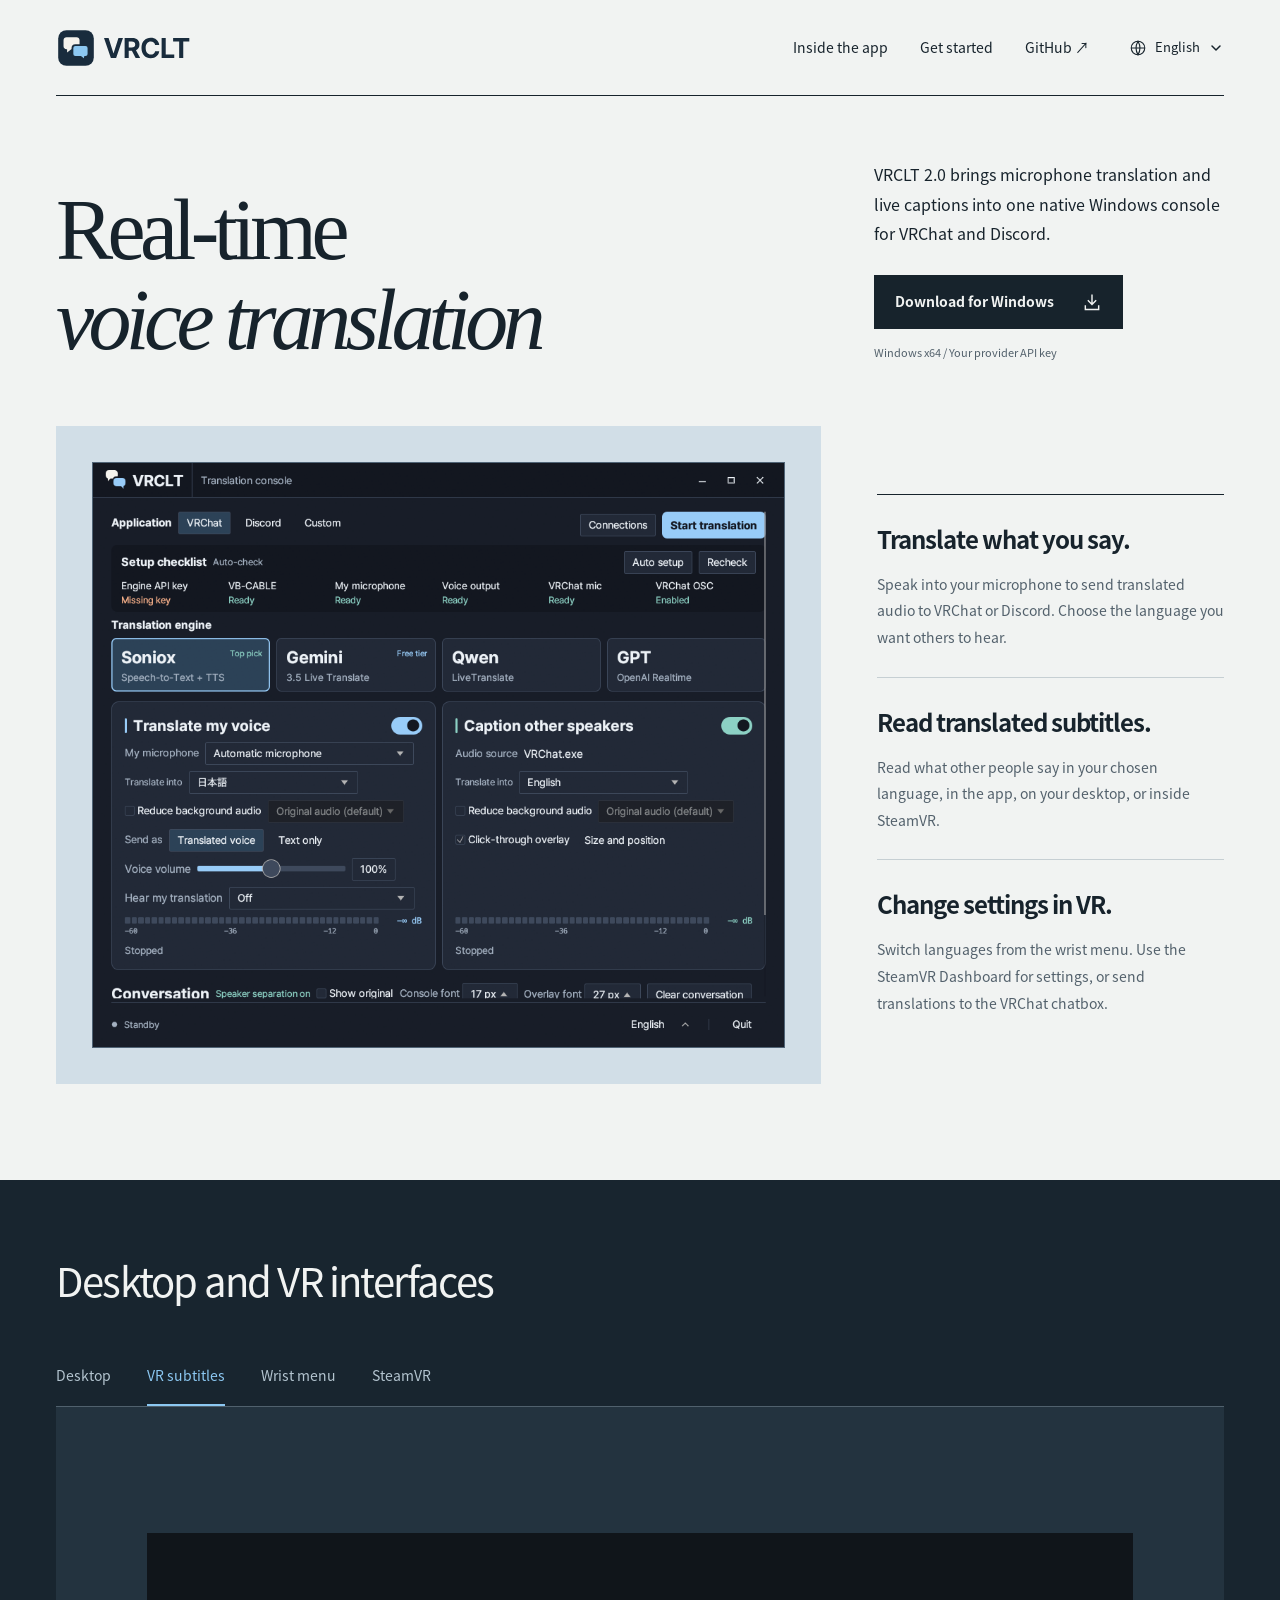
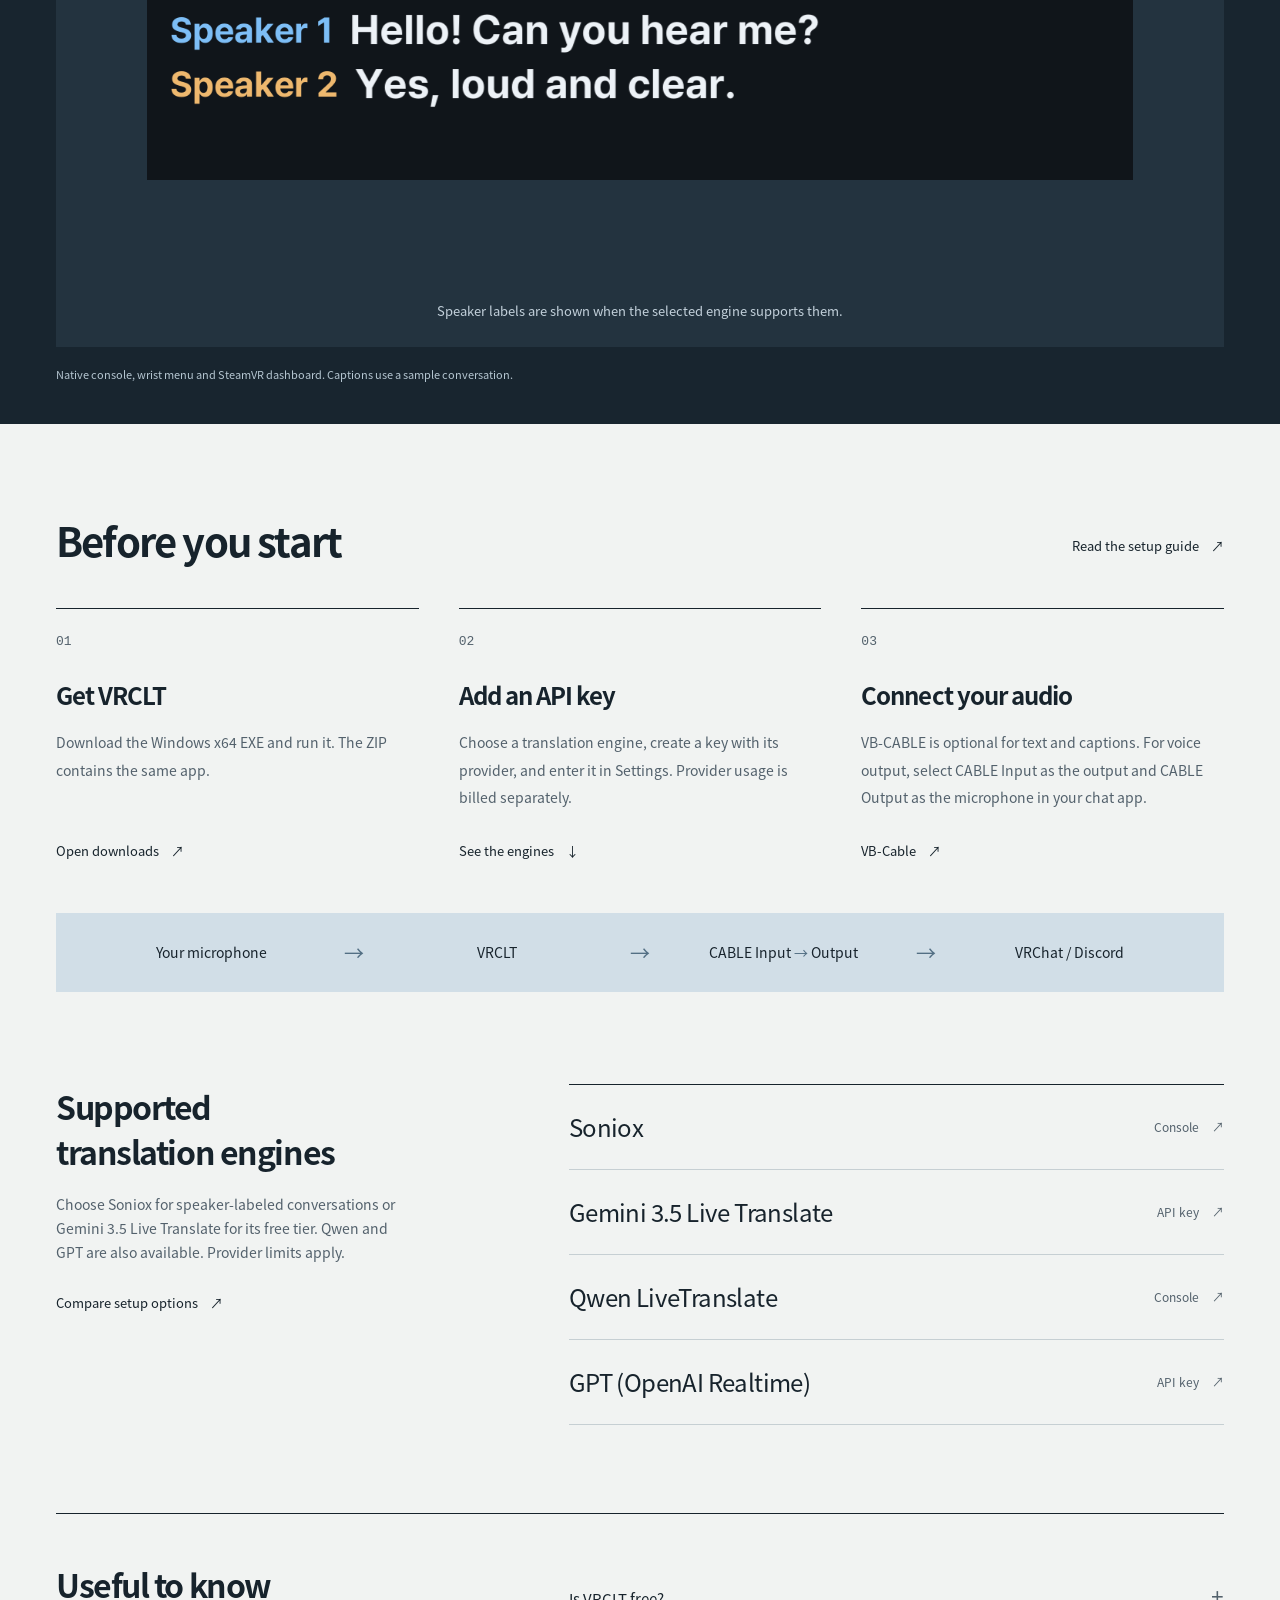
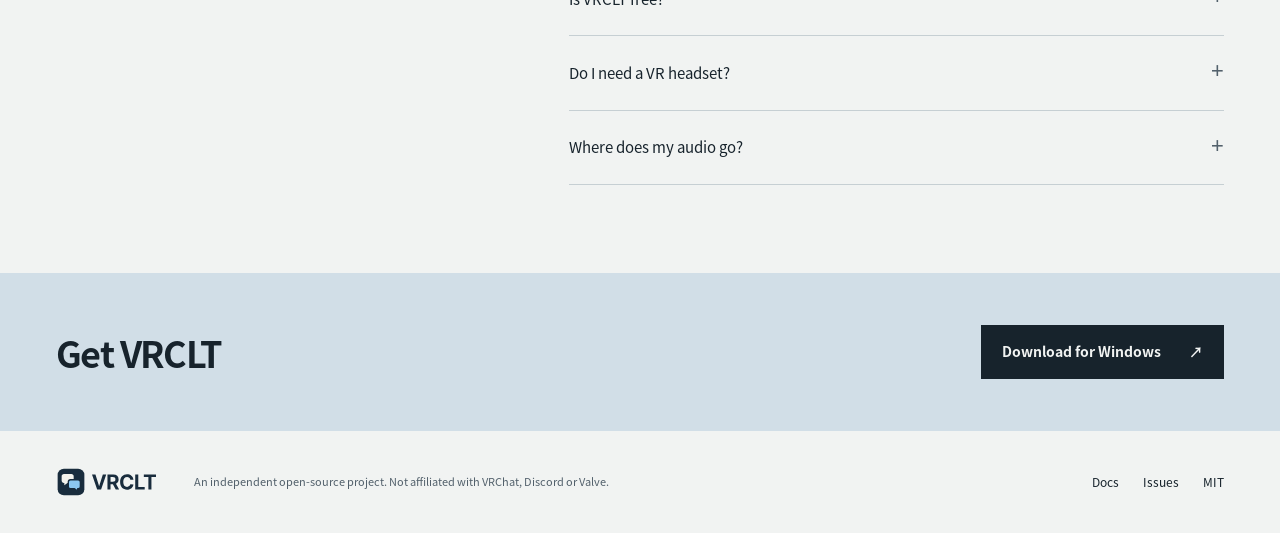
==== commit 2108aa75: "Deploy VRCLT/VRCLT@f0b0e8e Release VRCLT 2.0 with the native Rust console (#19)" ====
--- a/en/index.html
+++ b/en/index.html
@@ -1,12 +1,12 @@
 <!doctype html>
-<html lang="en" data-site-version="278d2d5efae4">
+<html lang="en" data-site-version="559efb852368">
 <head>
   <meta charset="utf-8">
   <meta name="viewport" content="width=device-width, initial-scale=1">
   <meta name="google" content="notranslate">
   <meta name="theme-color" content="#192c3d">
   <title>VRCLT — Voice translation for VRChat and Discord</title>
-  <meta name="description" content="VRCLT is a Windows app that translates your speech for VRChat and Discord and displays translated subtitles for what others say.">
+  <meta name="description" content="VRCLT 2.0 brings microphone translation and live captions into one native Windows console for VRChat and Discord.">
   <link rel="canonical" href="https://vrclt.github.io/en/">
   <link rel="alternate" hreflang="en" href="https://vrclt.github.io/en/">
   <link rel="alternate" hreflang="ko" href="https://vrclt.github.io/ko/">
@@ -16,7 +16,7 @@
   <link rel="alternate" hreflang="x-default" href="https://vrclt.github.io/">
   <meta property="og:type" content="website">
   <meta property="og:title" content="VRCLT — Voice translation for VRChat and Discord">
-  <meta property="og:description" content="VRCLT is a Windows app that translates your speech for VRChat and Discord and displays translated subtitles for what others say.">
+  <meta property="og:description" content="VRCLT 2.0 brings microphone translation and live captions into one native Windows console for VRChat and Discord.">
   <meta property="og:url" content="https://vrclt.github.io/en/">
   <meta property="og:image" content="https://vrclt.github.io/assets/social.png">
   <meta property="og:image:width" content="1200">
@@ -26,8 +26,8 @@
   <link rel="icon" href="../assets/icon.ico" sizes="any">
   <link rel="apple-touch-icon" href="../assets/apple-touch-icon.png">
   <script src="../locale.js?v=29fbffd200a1"></script>
-  <link rel="preload" href="../assets/vrclt-sans-bold.woff2?v=99ffa54fb025" as="font" type="font/woff2" crossorigin>
-  <link rel="stylesheet" href="../styles.css?v=3b9faff5165d">
+  <link rel="preload" href="../assets/vrclt-sans-bold.woff2?v=a84a852ba93c" as="font" type="font/woff2" crossorigin>
+  <link rel="stylesheet" href="../styles.css?v=07ea2a57adef">
   <script src="../app.js?v=d627b642f167" defer></script>
 </head>
 <body>
@@ -41,7 +41,7 @@
     </nav>
     <details class="language-menu" translate="no">
       <summary aria-label="Choose language"><svg class="language-globe" viewBox="0 0 24 24" width="18" height="18" fill="none" stroke="currentColor" stroke-width="1.5" aria-hidden="true"><circle cx="12" cy="12" r="9"/><path d="M3 12h18M12 3a18 18 0 0 0 0 18 18 18 0 0 0 0-18Z"/></svg>English<svg class="language-chevron" viewBox="0 0 16 16" width="16" height="16" fill="none" stroke="currentColor" stroke-width="1.5" stroke-linecap="round" stroke-linejoin="round" aria-hidden="true"><path d="m4 6 4 4 4-4"/></svg></summary>
-      <div class="language-links"><a href="../en/?v=278d2d5efae4" data-language="en" lang="en" hreflang="en" aria-current="page">English</a><a href="../ko/?v=278d2d5efae4" data-language="ko" lang="ko" hreflang="ko">한국어</a><a href="../ja/?v=278d2d5efae4" data-language="ja" lang="ja" hreflang="ja">日本語</a><a href="../zh/?v=278d2d5efae4" data-language="zh" lang="zh-Hans" hreflang="zh-Hans">简体中文</a><a href="../zh-hant/?v=278d2d5efae4" data-language="zh-hant" lang="zh-Hant" hreflang="zh-Hant">繁體中文</a></div>
+      <div class="language-links"><a href="../en/?v=559efb852368" data-language="en" lang="en" hreflang="en" aria-current="page">English</a><a href="../ko/?v=559efb852368" data-language="ko" lang="ko" hreflang="ko">한국어</a><a href="../ja/?v=559efb852368" data-language="ja" lang="ja" hreflang="ja">日本語</a><a href="../zh/?v=559efb852368" data-language="zh" lang="zh-Hans" hreflang="zh-Hans">简体中文</a><a href="../zh-hant/?v=559efb852368" data-language="zh-hant" lang="zh-Hant" hreflang="zh-Hant">繁體中文</a></div>
     </details>
   </header>
 
@@ -50,18 +50,18 @@
       <div class="hero-heading">
         <h1 id="hero-title">Real-time<br><span>voice translation</span></h1>
         <div class="hero-copy">
-        <p class="hero-description">VRCLT is a Windows app that translates your speech for VRChat and Discord and displays translated subtitles for what others say.</p>
+        <p class="hero-description">VRCLT 2.0 brings microphone translation and live captions into one native Windows console for VRChat and Discord.</p>
         <div class="hero-actions">
           <a class="button button-primary" href="https://github.com/VRCLT/VRCLT/releases/latest">Download for Windows<svg viewBox="0 0 24 24" width="20" height="20" fill="none" stroke="currentColor" stroke-width="1.7" aria-hidden="true"><path d="M12 3v12m-5-5 5 5 5-5M4 16v5h16v-5"/></svg></a>
         </div>
-        <p class="requirements">Windows · Your own API key · VB-Cable for voice output</p>
+        <p class="requirements">Windows x64 / Your provider API key</p>
         </div>
       </div>
     </section>
 
     <section class="cover wrap" aria-label="What VRCLT does">
       <figure class="cover-figure">
-        <div class="cover-stage"><img src="../assets/dashboard-en.png" alt="VRCLT desktop dashboard with translation, subtitles and microphone controls" width="1000" height="780" fetchpriority="high"></div>
+        <div class="cover-stage"><img src="../assets/native-console-en.png" alt="VRCLT desktop dashboard with translation, subtitles and microphone controls" width="980" height="828" fetchpriority="high"></div>
       </figure>
       <div class="ways">
         <article><h2>Translate what you say.</h2><p>Speak into your microphone to send translated audio to VRChat or Discord. Choose the language you want others to hear.</p></article>
@@ -80,12 +80,12 @@
           <button type="button" role="tab" id="tab-steamvr" aria-selected="false" aria-controls="panel-steamvr" tabindex="-1">SteamVR</button>
         </div>
         <div class="gallery">
-          <figure role="tabpanel" id="panel-desktop" aria-labelledby="tab-desktop" tabindex="0" hidden><div class="gallery-stage"><img src="../assets/dashboard-en.png" alt="VRCLT desktop dashboard with translation, subtitles and microphone controls" width="1000" height="780" loading="lazy"></div></figure>
-          <figure role="tabpanel" id="panel-subtitles" aria-labelledby="tab-subtitles" tabindex="0"><div class="gallery-stage gallery-stage-subtitles"><img src="../assets/vr-subtitles-en.png" alt="VRCLT SteamVR subtitles with speaker labels" loading="lazy"></div><figcaption>Speaker labels are shown when the selected engine supports them.</figcaption></figure>
-          <figure role="tabpanel" id="panel-wrist" aria-labelledby="tab-wrist" tabindex="0" hidden><div class="gallery-stage gallery-stage-wrist"><img src="../assets/vr-wrist-en.png" alt="VRCLT wrist menu with translation and subtitle controls" width="640" height="432" loading="lazy"></div></figure>
-          <figure role="tabpanel" id="panel-steamvr" aria-labelledby="tab-steamvr" tabindex="0" hidden><div class="gallery-stage"><img src="../assets/vr-dashboard-en.png" alt="VRCLT SteamVR Dashboard settings" width="1024" height="950" loading="lazy"></div></figure>
+          <figure role="tabpanel" id="panel-desktop" aria-labelledby="tab-desktop" tabindex="0" hidden><div class="gallery-stage"><img src="../assets/native-console-en.png" alt="VRCLT desktop dashboard with translation, subtitles and microphone controls" width="980" height="828" loading="lazy"></div></figure>
+          <figure role="tabpanel" id="panel-subtitles" aria-labelledby="tab-subtitles" tabindex="0"><div class="gallery-stage gallery-stage-subtitles"><img src="../assets/native-subtitles-en.png" alt="VRCLT SteamVR subtitles with speaker labels" loading="lazy"></div><figcaption>Speaker labels are shown when the selected engine supports them.</figcaption></figure>
+          <figure role="tabpanel" id="panel-wrist" aria-labelledby="tab-wrist" tabindex="0" hidden><div class="gallery-stage gallery-stage-wrist"><img src="../assets/native-wrist-en.png" alt="VRCLT wrist menu with translation and subtitle controls" width="720" height="480" loading="lazy"></div></figure>
+          <figure role="tabpanel" id="panel-steamvr" aria-labelledby="tab-steamvr" tabindex="0" hidden><div class="gallery-stage"><img src="../assets/native-steamvr-dashboard-en.png" alt="VRCLT SteamVR Dashboard settings" width="960" height="484" loading="lazy"></div></figure>
         </div>
-        <p class="gallery-note">v1.0 app screens rendered with sample conversations; headset behavior is not demonstrated here.</p>
+        <p class="gallery-note">Native console, wrist menu and SteamVR dashboard. Captions use a sample conversation.</p>
         <noscript><p>JavaScript is off. All screenshots are shown below.</p><style>.gallery-tabs{display:none}.gallery [hidden]{display:block!important}</style></noscript>
       </div>
     </section>
@@ -93,9 +93,9 @@
     <section class="start wrap" id="start" aria-labelledby="start-title">
       <div class="section-heading"><h2 id="start-title">Before you start</h2><a class="text-link" href="https://github.com/VRCLT/VRCLT/blob/main/README.md">Read the setup guide <span aria-hidden="true">↗</span></a></div>
       <ol class="steps">
-        <li><h3>Get VRCLT</h3><p>Download the Windows executable from GitHub Releases and run it. Python is not needed for the packaged app.</p><a class="text-link" href="https://github.com/VRCLT/VRCLT/releases/latest">Open downloads <span aria-hidden="true">↗</span></a></li>
+        <li><h3>Get VRCLT</h3><p>Download the Windows x64 EXE and run it. The ZIP contains the same app.</p><a class="text-link" href="https://github.com/VRCLT/VRCLT/releases/latest">Open downloads <span aria-hidden="true">↗</span></a></li>
         <li><h3>Add an API key</h3><p>Choose a translation engine, create a key with its provider, and enter it in Settings. Provider usage is billed separately.</p><a class="text-link" href="#engines">See the engines <span aria-hidden="true">↓</span></a></li>
-        <li><h3>Connect your audio</h3><p>Install VB-Cable. Send the translated voice to CABLE Input and select CABLE Output as the microphone in your target app.</p><a class="text-link" href="https://vb-audio.com/Cable/">VB-Cable <span aria-hidden="true">↗</span></a></li>
+        <li><h3>Connect your audio</h3><p>VB-CABLE is optional for text and captions. For voice output, select CABLE Input as the output and CABLE Output as the microphone in your chat app.</p><a class="text-link" href="https://vb-audio.com/Cable/">VB-Cable <span aria-hidden="true">↗</span></a></li>
       </ol>
       <figure class="audio-route">
         <figcaption class="visually-hidden">Voice output routing</figcaption>
@@ -109,12 +109,12 @@
     </section>
 
     <section class="engine-section wrap" id="engines" aria-labelledby="engines-title">
-      <div class="engine-intro"><h2 id="engines-title">Supported translation engines</h2><p>Language coverage, voices and costs depend on the provider and model.</p><a class="text-link" href="https://github.com/VRCLT/VRCLT/blob/main/README.md">Compare setup options <span aria-hidden="true">↗</span></a></div>
+      <div class="engine-intro"><h2 id="engines-title">Supported translation engines</h2><p>Choose Soniox for speaker-labeled conversations or Gemini 3.5 Live Translate for its free tier. Qwen and GPT are also available. Provider limits apply.</p><a class="text-link" href="https://github.com/VRCLT/VRCLT/blob/main/README.md">Compare setup options <span aria-hidden="true">↗</span></a></div>
       <div class="engine-list">
-        <a href="https://aistudio.google.com/apikey"><strong>Gemini Live</strong><span>API key <span aria-hidden="true">↗</span></span></a>
+        <a href="https://console.soniox.com/"><strong>Soniox</strong><span>Console <span aria-hidden="true">↗</span></span></a>
+        <a href="https://aistudio.google.com/apikey"><strong>Gemini 3.5 Live Translate</strong><span>API key <span aria-hidden="true">↗</span></span></a>
         <a href="https://www.alibabacloud.com/product/modelstudio"><strong>Qwen LiveTranslate</strong><span>Console <span aria-hidden="true">↗</span></span></a>
-        <a href="https://platform.openai.com/api-keys"><strong>OpenAI Realtime</strong><span>API key <span aria-hidden="true">↗</span></span></a>
-        <a href="https://console.soniox.com/"><strong>Soniox</strong><span>Console <span aria-hidden="true">↗</span></span></a>
+        <a href="https://platform.openai.com/api-keys"><strong>GPT (OpenAI Realtime)</strong><span>API key <span aria-hidden="true">↗</span></span></a>
       </div>
     </section>
 
--- a/styles.css
+++ b/styles.css
@@ -1,5 +1,5 @@
-@font-face{font-family:VRCLT Sans;src:url('./assets/vrclt-sans-regular.woff2?v=acc6d4834fc1') format('woff2');font-style:normal;font-weight:400;font-display:swap}
-@font-face{font-family:VRCLT Sans;src:url('./assets/vrclt-sans-bold.woff2?v=99ffa54fb025') format('woff2');font-style:normal;font-weight:700;font-display:swap}
+@font-face{font-family:VRCLT Sans;src:url('./assets/vrclt-sans-regular.woff2?v=ca9a7fd17d6a') format('woff2');font-style:normal;font-weight:400;font-display:swap}
+@font-face{font-family:VRCLT Sans;src:url('./assets/vrclt-sans-bold.woff2?v=a84a852ba93c') format('woff2');font-style:normal;font-weight:700;font-display:swap}
 
 :root{--paper:#f1f3f2;--ink:#17232c;--muted:#53616c;--line:#c6cfd3;--blue:#8cc8f2;--cover:#d1dee7;--dark:#18252f;--body:'VRCLT Sans','Malgun Gothic',sans-serif;--mono:'Cascadia Code',Consolas,monospace;color:var(--ink);background:var(--paper);font-family:var(--body);font-size:16px;line-height:1.7;font-synthesis:none}
 *{box-sizing:border-box}
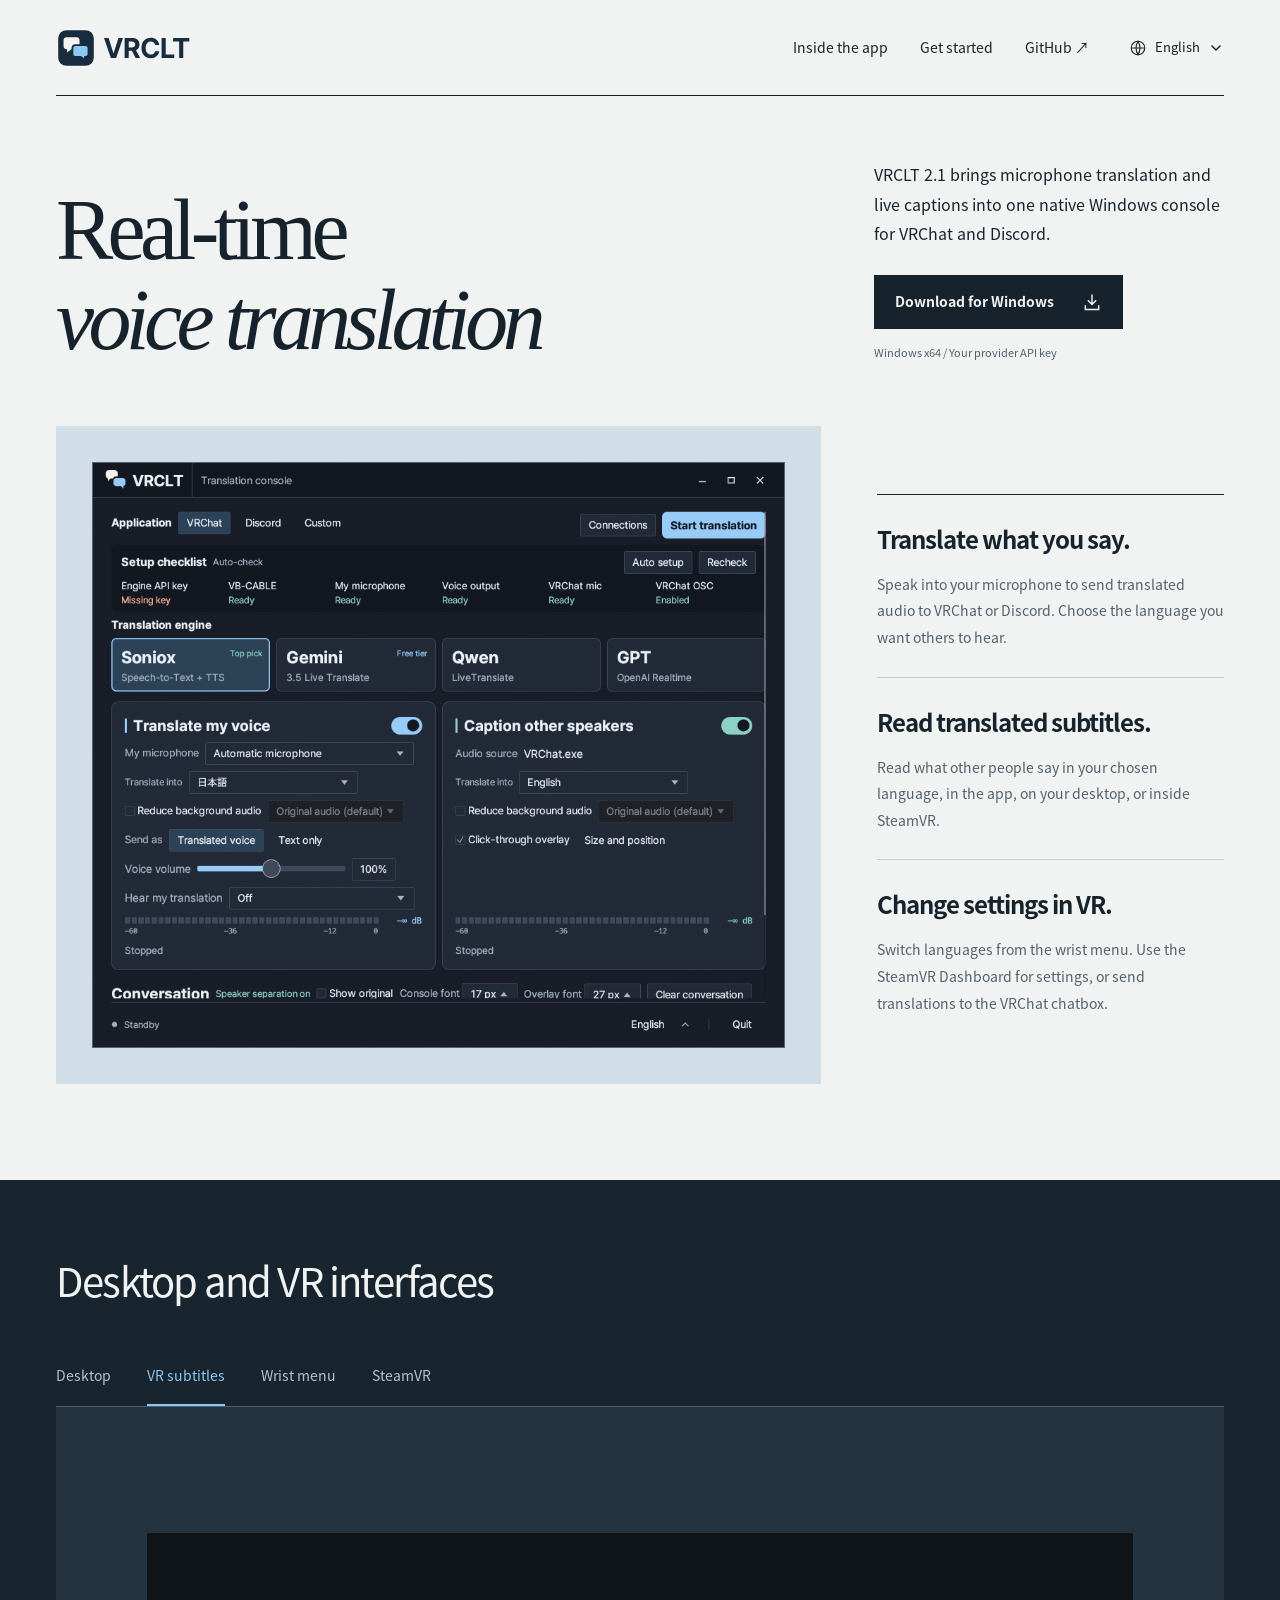
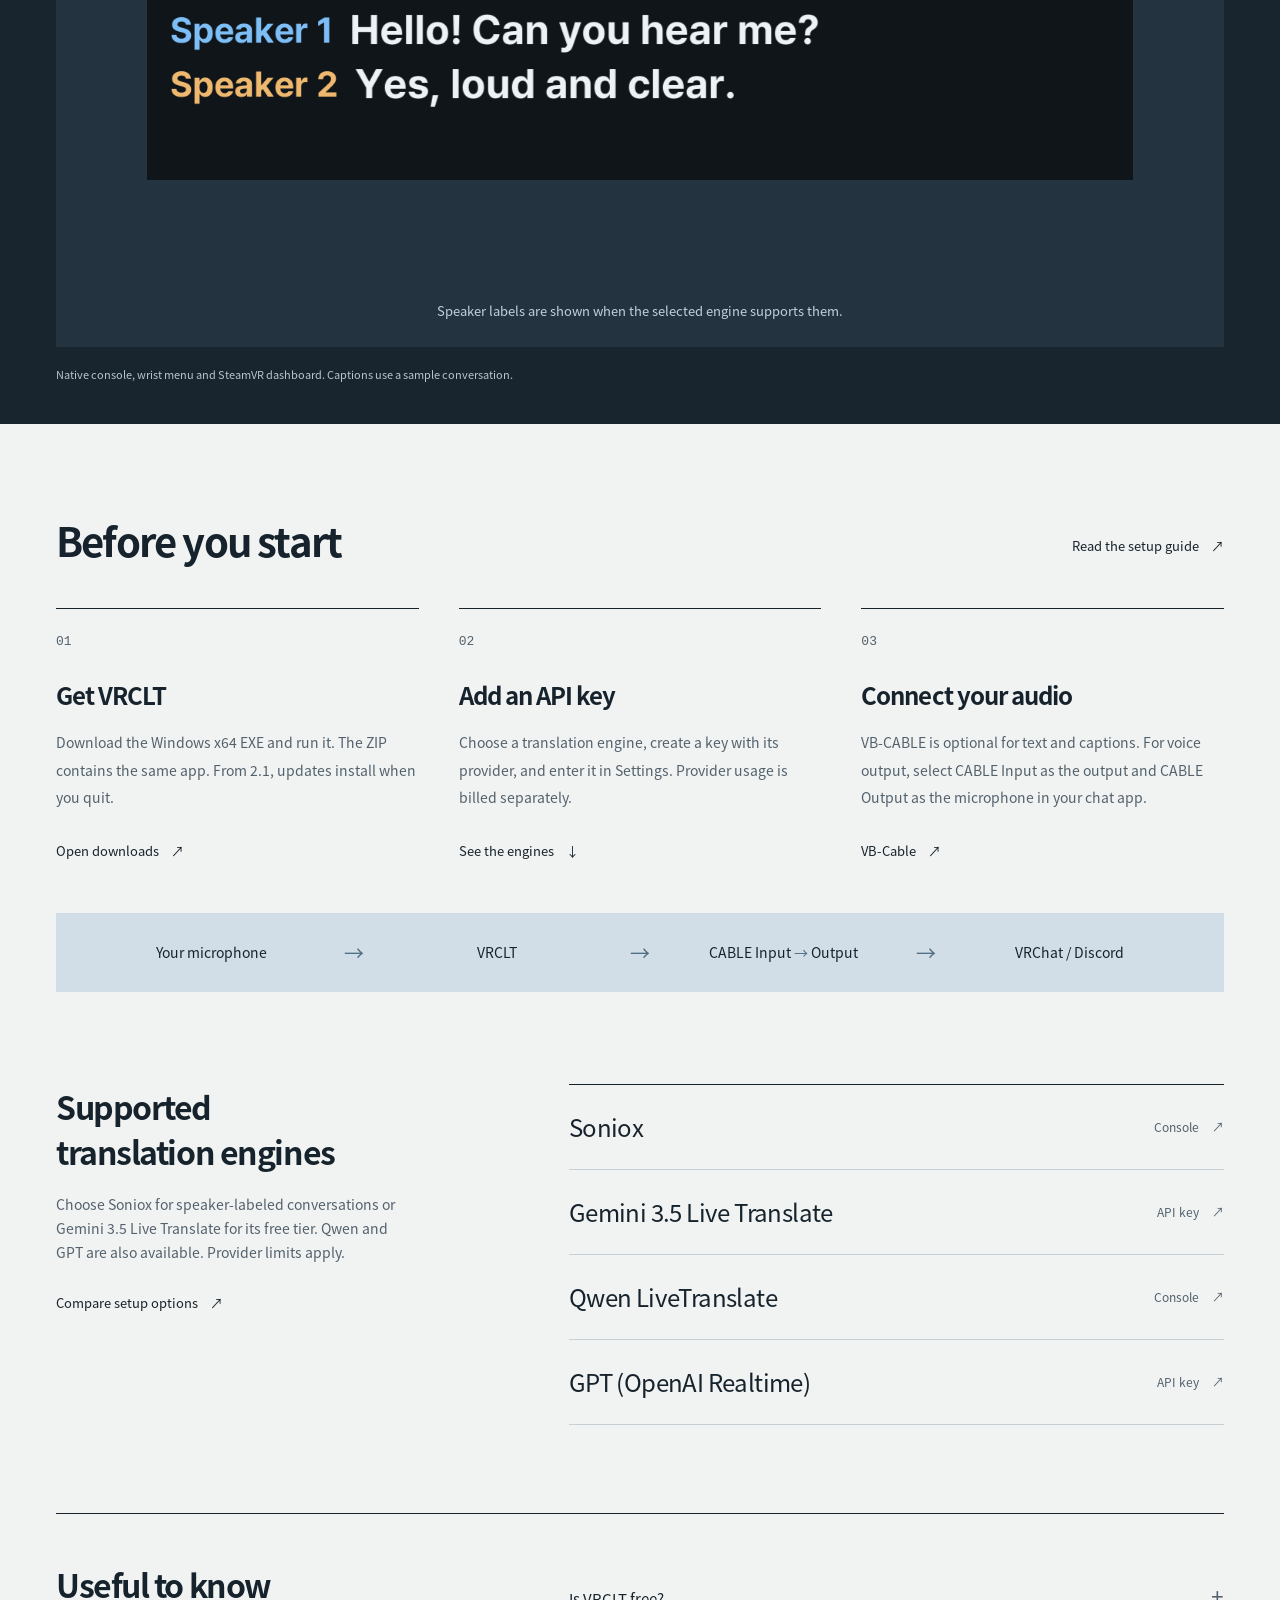
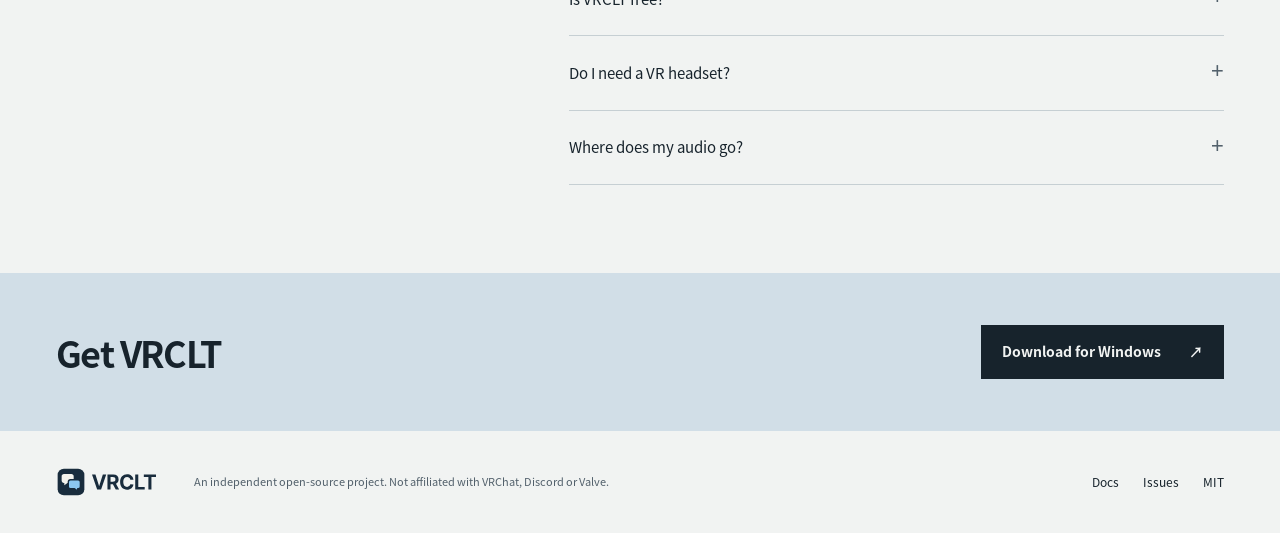
==== commit 4ee1301d: "Deploy VRCLT/VRCLT@da1b914 Install verified VRCLT updates on exit (#21)" ====
--- a/en/index.html
+++ b/en/index.html
@@ -1,12 +1,12 @@
 <!doctype html>
-<html lang="en" data-site-version="559efb852368">
+<html lang="en" data-site-version="2d7c2fb73b1d">
 <head>
   <meta charset="utf-8">
   <meta name="viewport" content="width=device-width, initial-scale=1">
   <meta name="google" content="notranslate">
   <meta name="theme-color" content="#192c3d">
   <title>VRCLT — Voice translation for VRChat and Discord</title>
-  <meta name="description" content="VRCLT 2.0 brings microphone translation and live captions into one native Windows console for VRChat and Discord.">
+  <meta name="description" content="VRCLT 2.1 brings microphone translation and live captions into one native Windows console for VRChat and Discord.">
   <link rel="canonical" href="https://vrclt.github.io/en/">
   <link rel="alternate" hreflang="en" href="https://vrclt.github.io/en/">
   <link rel="alternate" hreflang="ko" href="https://vrclt.github.io/ko/">
@@ -16,7 +16,7 @@
   <link rel="alternate" hreflang="x-default" href="https://vrclt.github.io/">
   <meta property="og:type" content="website">
   <meta property="og:title" content="VRCLT — Voice translation for VRChat and Discord">
-  <meta property="og:description" content="VRCLT 2.0 brings microphone translation and live captions into one native Windows console for VRChat and Discord.">
+  <meta property="og:description" content="VRCLT 2.1 brings microphone translation and live captions into one native Windows console for VRChat and Discord.">
   <meta property="og:url" content="https://vrclt.github.io/en/">
   <meta property="og:image" content="https://vrclt.github.io/assets/social.png">
   <meta property="og:image:width" content="1200">
@@ -41,7 +41,7 @@
     </nav>
     <details class="language-menu" translate="no">
       <summary aria-label="Choose language"><svg class="language-globe" viewBox="0 0 24 24" width="18" height="18" fill="none" stroke="currentColor" stroke-width="1.5" aria-hidden="true"><circle cx="12" cy="12" r="9"/><path d="M3 12h18M12 3a18 18 0 0 0 0 18 18 18 0 0 0 0-18Z"/></svg>English<svg class="language-chevron" viewBox="0 0 16 16" width="16" height="16" fill="none" stroke="currentColor" stroke-width="1.5" stroke-linecap="round" stroke-linejoin="round" aria-hidden="true"><path d="m4 6 4 4 4-4"/></svg></summary>
-      <div class="language-links"><a href="../en/?v=559efb852368" data-language="en" lang="en" hreflang="en" aria-current="page">English</a><a href="../ko/?v=559efb852368" data-language="ko" lang="ko" hreflang="ko">한국어</a><a href="../ja/?v=559efb852368" data-language="ja" lang="ja" hreflang="ja">日本語</a><a href="../zh/?v=559efb852368" data-language="zh" lang="zh-Hans" hreflang="zh-Hans">简体中文</a><a href="../zh-hant/?v=559efb852368" data-language="zh-hant" lang="zh-Hant" hreflang="zh-Hant">繁體中文</a></div>
+      <div class="language-links"><a href="../en/?v=2d7c2fb73b1d" data-language="en" lang="en" hreflang="en" aria-current="page">English</a><a href="../ko/?v=2d7c2fb73b1d" data-language="ko" lang="ko" hreflang="ko">한국어</a><a href="../ja/?v=2d7c2fb73b1d" data-language="ja" lang="ja" hreflang="ja">日本語</a><a href="../zh/?v=2d7c2fb73b1d" data-language="zh" lang="zh-Hans" hreflang="zh-Hans">简体中文</a><a href="../zh-hant/?v=2d7c2fb73b1d" data-language="zh-hant" lang="zh-Hant" hreflang="zh-Hant">繁體中文</a></div>
     </details>
   </header>
 
@@ -50,7 +50,7 @@
       <div class="hero-heading">
         <h1 id="hero-title">Real-time<br><span>voice translation</span></h1>
         <div class="hero-copy">
-        <p class="hero-description">VRCLT 2.0 brings microphone translation and live captions into one native Windows console for VRChat and Discord.</p>
+        <p class="hero-description">VRCLT 2.1 brings microphone translation and live captions into one native Windows console for VRChat and Discord.</p>
         <div class="hero-actions">
           <a class="button button-primary" href="https://github.com/VRCLT/VRCLT/releases/latest">Download for Windows<svg viewBox="0 0 24 24" width="20" height="20" fill="none" stroke="currentColor" stroke-width="1.7" aria-hidden="true"><path d="M12 3v12m-5-5 5 5 5-5M4 16v5h16v-5"/></svg></a>
         </div>
@@ -93,7 +93,7 @@
     <section class="start wrap" id="start" aria-labelledby="start-title">
       <div class="section-heading"><h2 id="start-title">Before you start</h2><a class="text-link" href="https://github.com/VRCLT/VRCLT/blob/main/README.md">Read the setup guide <span aria-hidden="true">↗</span></a></div>
       <ol class="steps">
-        <li><h3>Get VRCLT</h3><p>Download the Windows x64 EXE and run it. The ZIP contains the same app.</p><a class="text-link" href="https://github.com/VRCLT/VRCLT/releases/latest">Open downloads <span aria-hidden="true">↗</span></a></li>
+        <li><h3>Get VRCLT</h3><p>Download the Windows x64 EXE and run it. The ZIP contains the same app. From 2.1, updates install when you quit.</p><a class="text-link" href="https://github.com/VRCLT/VRCLT/releases/latest">Open downloads <span aria-hidden="true">↗</span></a></li>
         <li><h3>Add an API key</h3><p>Choose a translation engine, create a key with its provider, and enter it in Settings. Provider usage is billed separately.</p><a class="text-link" href="#engines">See the engines <span aria-hidden="true">↓</span></a></li>
         <li><h3>Connect your audio</h3><p>VB-CABLE is optional for text and captions. For voice output, select CABLE Input as the output and CABLE Output as the microphone in your chat app.</p><a class="text-link" href="https://vb-audio.com/Cable/">VB-Cable <span aria-hidden="true">↗</span></a></li>
       </ol>
